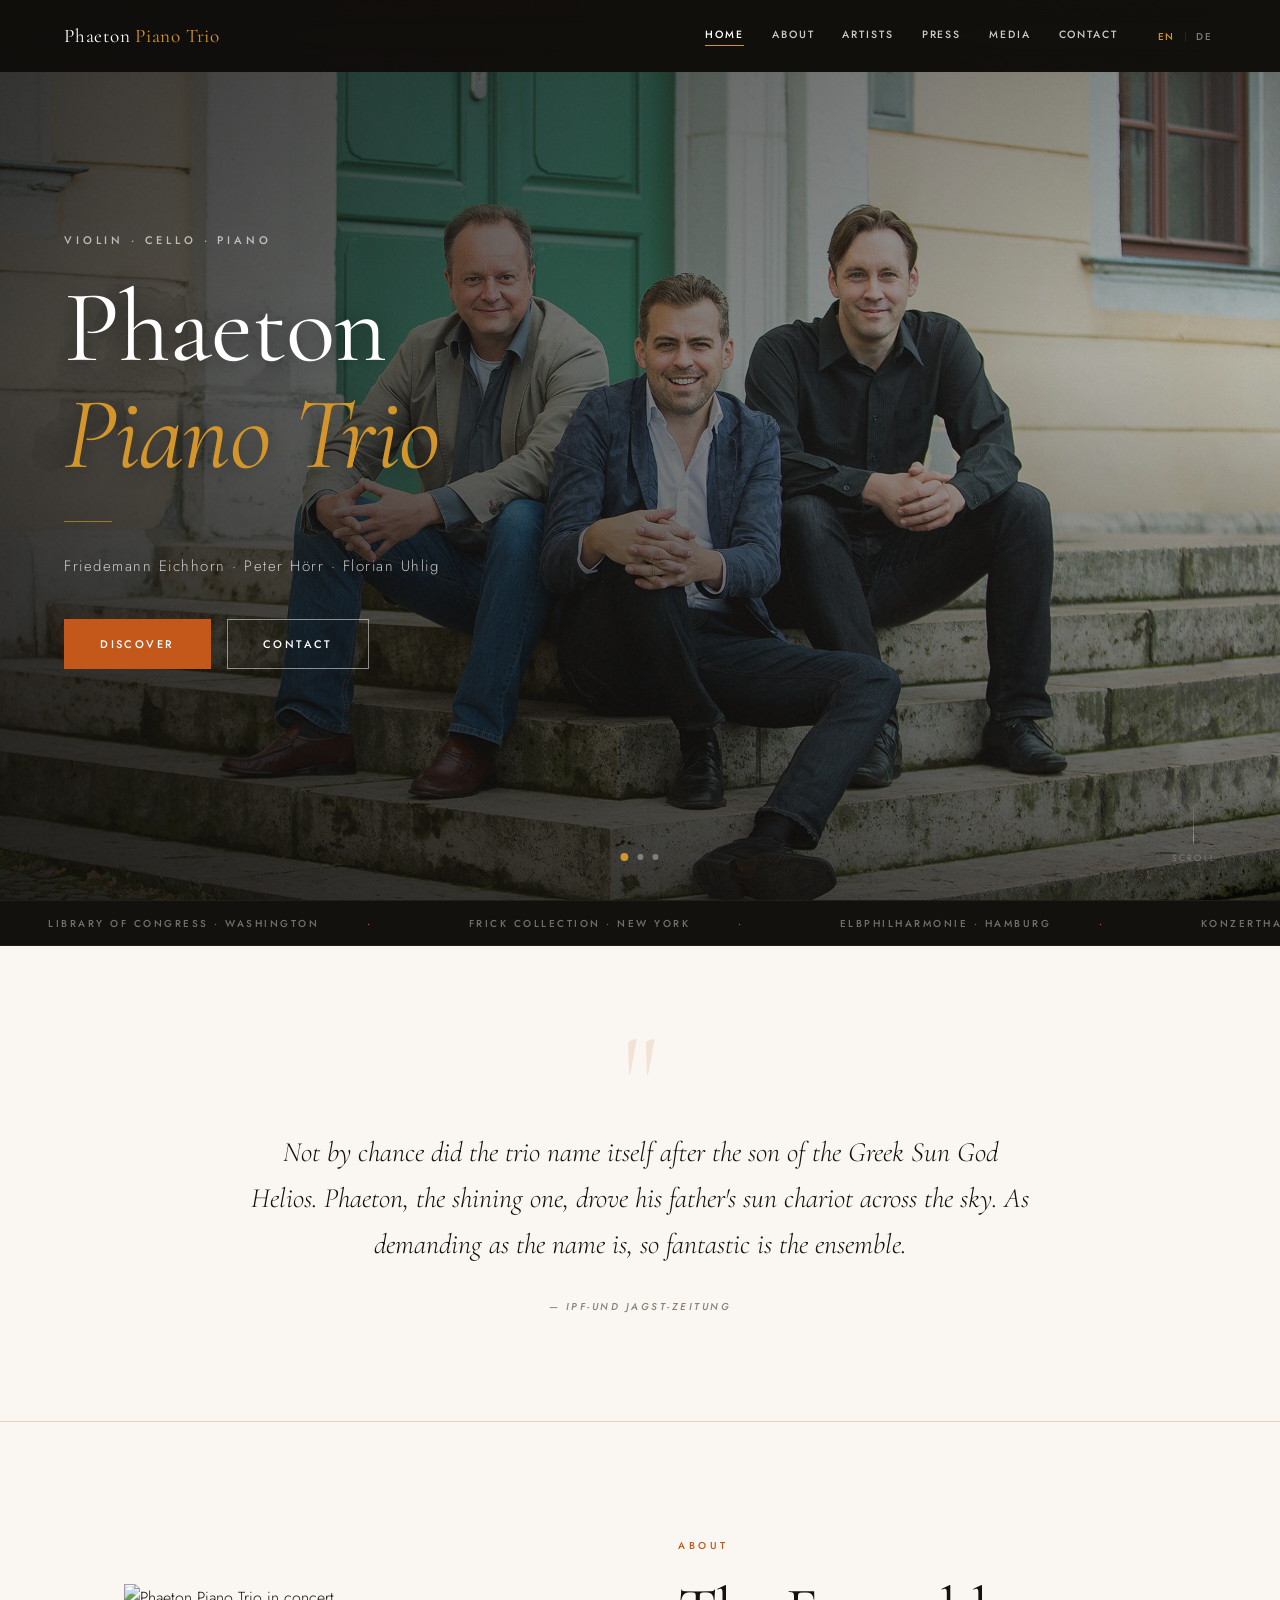
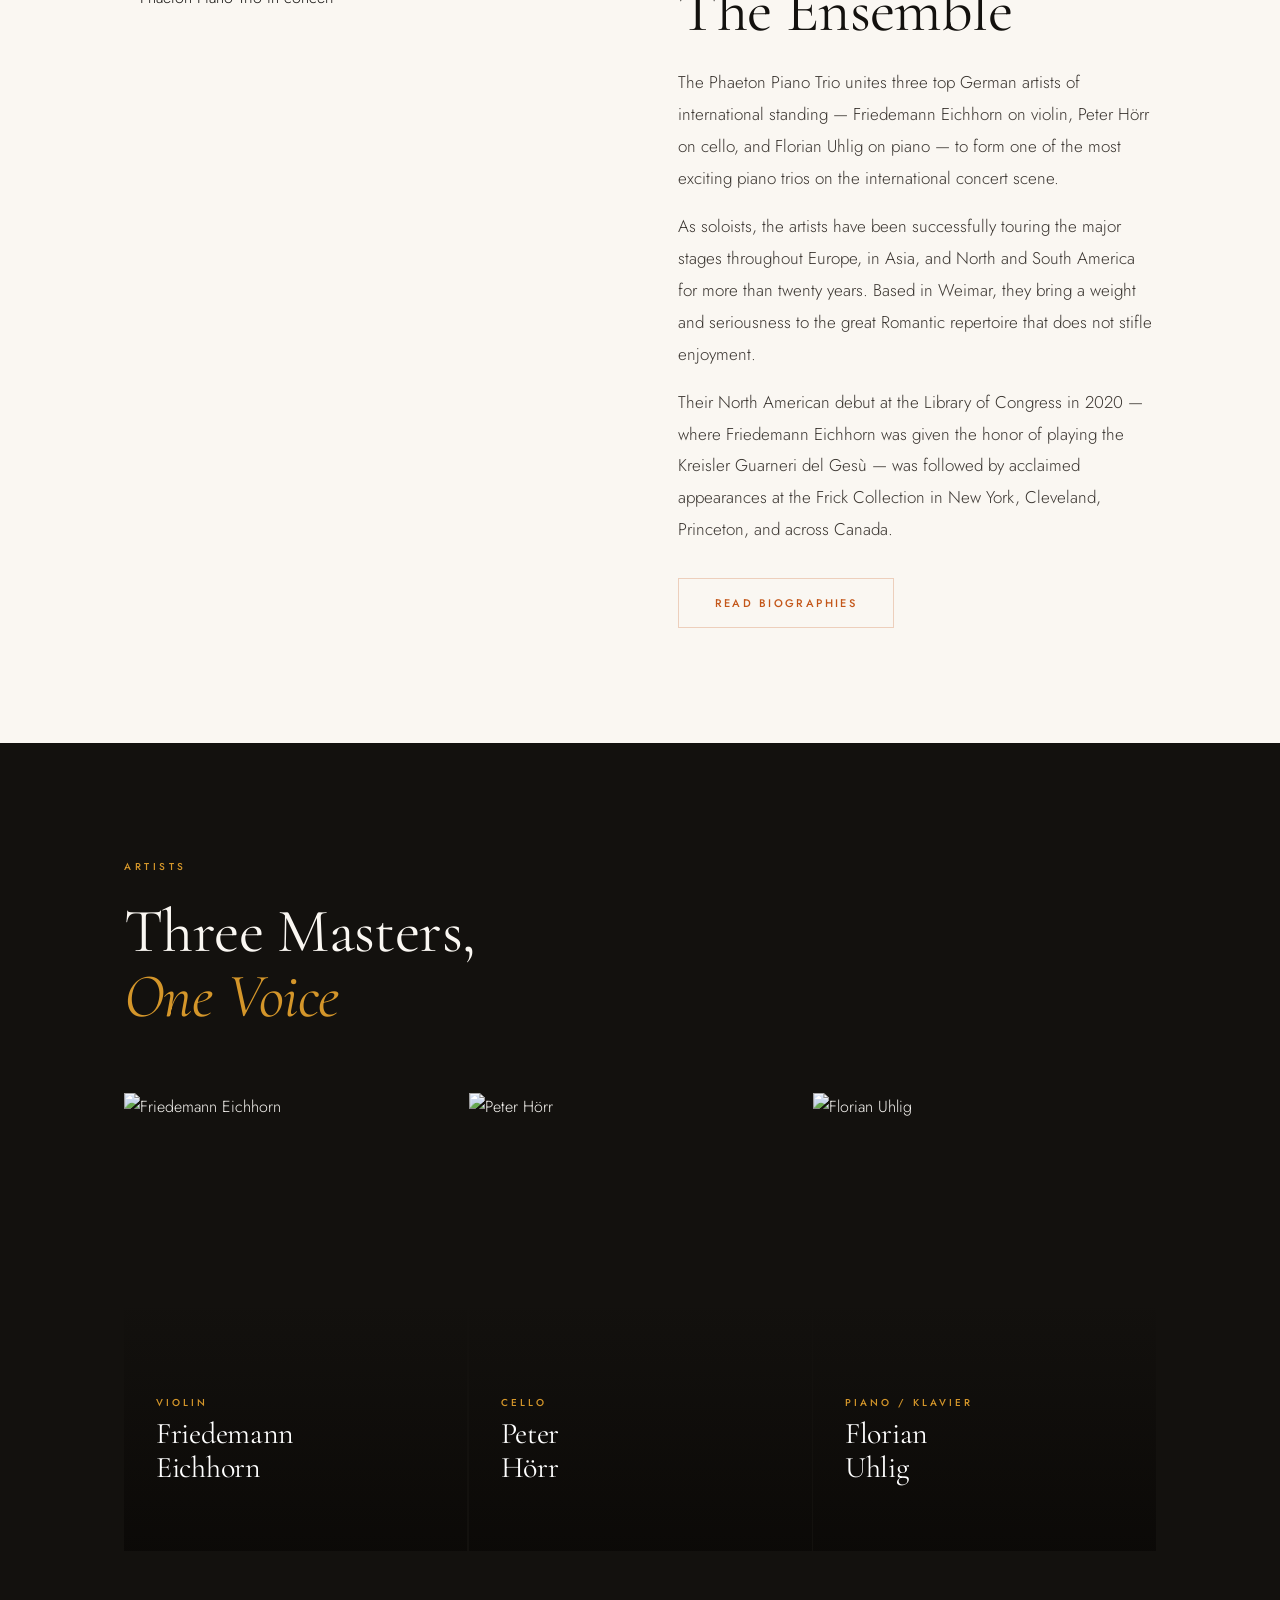
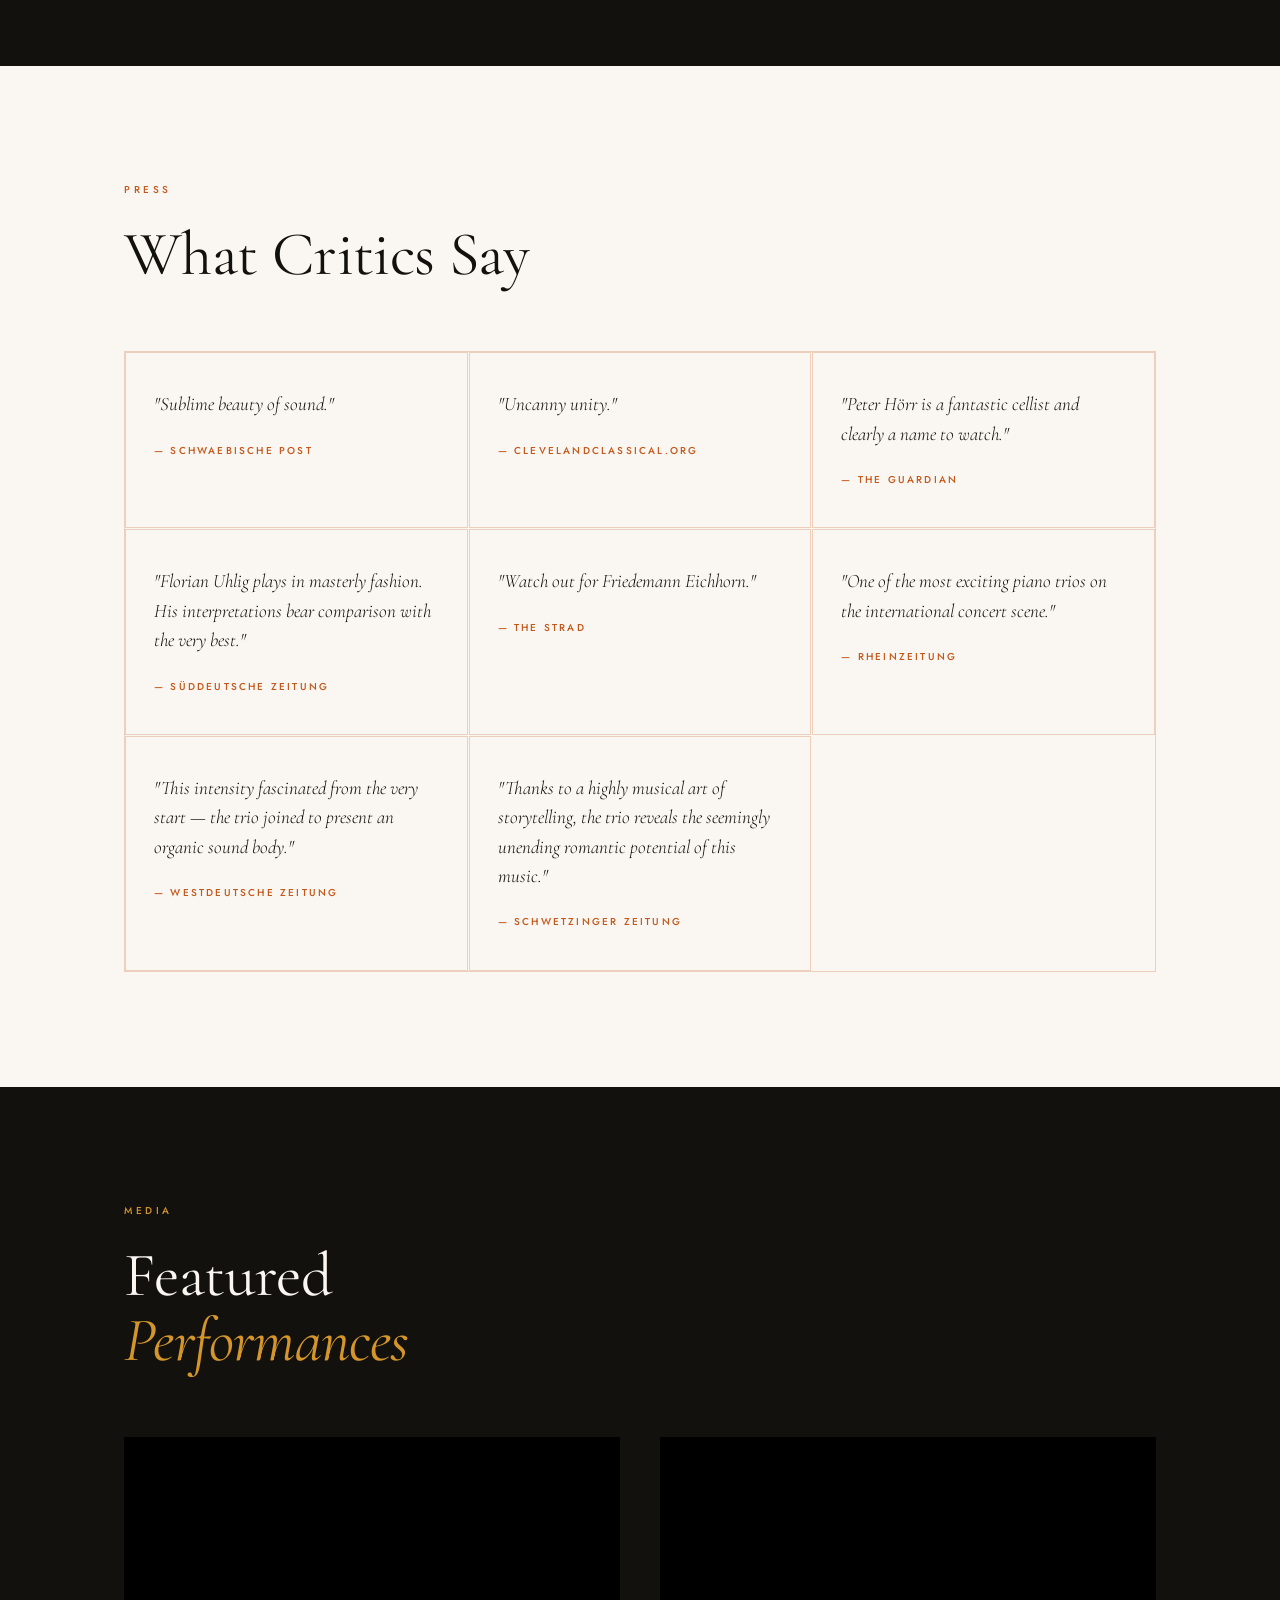
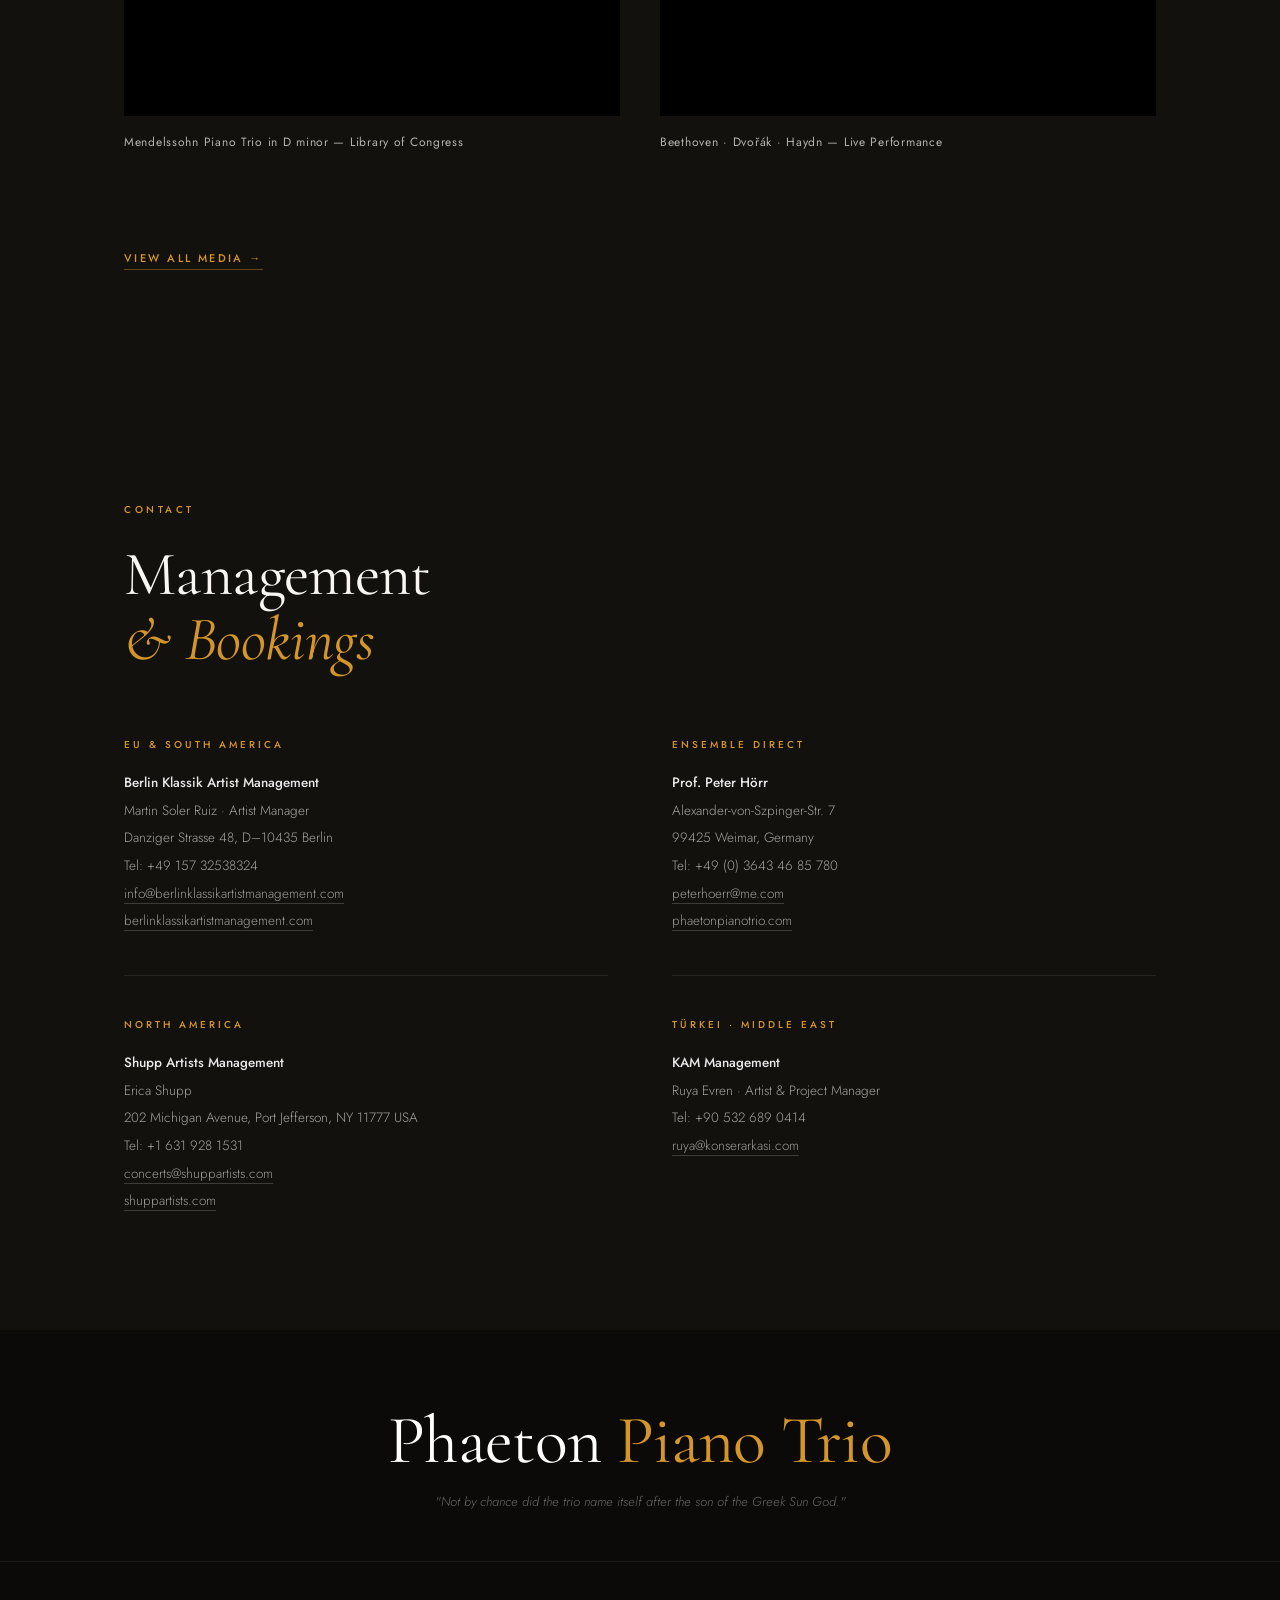
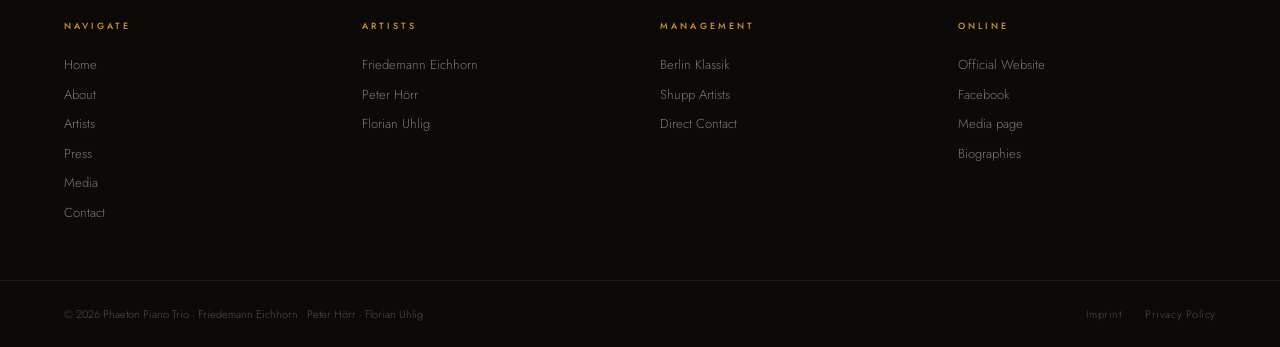
==== index.html @ b222a5e5 "Mobile hero: photo on top, full trio visible, text below" ====
<!DOCTYPE html>
<html lang="en" id="htmlRoot">
<head>
  <meta charset="UTF-8"/>
  <meta name="viewport" content="width=device-width, initial-scale=1.0"/>
  <meta name="description" content="Phaeton Piano Trio — Friedemann Eichhorn, Peter Hörr, Florian Uhlig. One of the most exciting piano trios on the international concert scene."/>
  <title>Phaeton Piano Trio</title>
  <link rel="preconnect" href="https://fonts.googleapis.com">
  <link rel="preconnect" href="https://fonts.gstatic.com" crossorigin>
  <link href="https://fonts.googleapis.com/css2?family=Cormorant+Garamond:ital,wght@0,300;0,400;0,500;1,300;1,400&family=Jost:wght@300;400;500&display=swap" rel="stylesheet">
  <link rel="stylesheet" href="style.css">
</head>
<body>

  <header class="header" id="header">
    <div class="header-inner">
      <a href="#home" class="logo">Phaeton <span>Piano Trio</span></a>
      <button class="menu-btn" id="menuBtn" aria-label="Toggle navigation" aria-expanded="false">
        <span></span><span></span><span></span>
      </button>
      <nav class="nav" id="nav">
        <a href="#home"    class="nav-link"><span lang-en>Home</span><span lang-de>Start</span></a>
        <a href="#about"   class="nav-link"><span lang-en>About</span><span lang-de>Über uns</span></a>
        <a href="#members" class="nav-link"><span lang-en>Artists</span><span lang-de>Künstler</span></a>
        <a href="#press"   class="nav-link"><span lang-en>Press</span><span lang-de>Presse</span></a>
        <a href="#media"   class="nav-link"><span lang-en>Media</span><span lang-de>Medien</span></a>
        <a href="#contact" class="nav-link"><span lang-en>Contact</span><span lang-de>Kontakt</span></a>
        <div class="lang-switcher">
          <button class="lang-btn active" id="btnEN" onclick="setLang('en')">EN</button>
          <span class="lang-sep">|</span>
          <button class="lang-btn" id="btnDE" onclick="setLang('de')">DE</button>
        </div>
      </nav>
    </div>
  </header>

  <section class="hero" id="home">
    <div class="hero-slides">
      <!-- --pos-m = punto de enfoque en móvil (horizontal vertical). Ajusta los % hacia donde estén los músicos -->
      <div class="hero-slide active" style="background-image:url('images/phaeton-hero-1.jpg'); --pos-m: 55% 35%"></div>
      <div class="hero-slide" style="background-image:url('images/phaeton-hero-2.jpg'); --pos-m: 58% 25%"></div>
      <div class="hero-slide" style="background-image:url('images/phaeton-hero-3.jpg'); --pos-m: 74% 35%"></div>
    </div>
    <div class="hero-overlay"></div>
    <div class="hero-grain"></div>
    <div class="hero-content">
      <p class="hero-eyebrow">Violin · Cello · Piano</p>
      <h1>Phaeton<br><em>Piano Trio</em></h1>
      <div class="hero-divider"></div>
      <p class="hero-sub">Friedemann Eichhorn · Peter Hörr · Florian Uhlig</p>
      <div class="hero-cta">
        <a href="#about"   class="btn btn--gold"><span lang-en>Discover</span><span lang-de>Entdecken</span></a>
        <a href="#contact" class="btn btn--outline"><span lang-en>Contact</span><span lang-de>Kontakt</span></a>
      </div>
    </div>
    <div class="hero-dots" id="heroDots">
      <div class="hero-dot active" data-index="0"></div>
      <div class="hero-dot" data-index="1"></div>
      <div class="hero-dot" data-index="2"></div>
    </div>
    <div class="hero-scroll" aria-hidden="true">
      <div class="hero-scroll-line"></div>
      <span>scroll</span>
    </div>
  </section>

  <div class="marquee" aria-hidden="true">
    <div class="marquee-track">
      <span class="marquee-item">Library of Congress · Washington</span>
      <span class="marquee-item">Frick Collection · New York</span>
      <span class="marquee-item">Elbphilharmonie · Hamburg</span>
      <span class="marquee-item">Konzerthaus Berlin</span>
      <span class="marquee-item">MozartFest Würzburg</span>
      <span class="marquee-item">Ottawa Music and Beyond Festival</span>
      <span class="marquee-item">Fundación Beethoven · Santiago de Chile</span>
      <span class="marquee-item">Drei deutsche Künstler · Internationale Bühnen</span>
      <span class="marquee-item">Library of Congress · Washington</span>
      <span class="marquee-item">Frick Collection · New York</span>
      <span class="marquee-item">Elbphilharmonie · Hamburg</span>
      <span class="marquee-item">Konzerthaus Berlin</span>
      <span class="marquee-item">MozartFest Würzburg</span>
      <span class="marquee-item">Ottawa Music and Beyond Festival</span>
      <span class="marquee-item">Fundación Beethoven · Santiago de Chile</span>
      <span class="marquee-item">Drei deutsche Künstler · Internationale Bühnen</span>
    </div>
  </div>

  <div class="quote-section">
    <div data-reveal>
      <span class="quote-mark" aria-hidden="true">"</span>
      <blockquote lang-en>Not by chance did the trio name itself after the son of the Greek Sun God Helios. Phaeton, the shining one, drove his father's sun chariot across the sky. As demanding as the name is, so fantastic is the ensemble.</blockquote>
      <blockquote lang-de>Nicht von ungefähr hat sich das Trio nach dem Sohn des griechischen Sonnengottes Helios benannt. Phaeton, der Strahlende, lenkte den Sonnenwagen seines Vaters durch den Himmel. So anspruchsvoll der Name ist, so fantastisch ist das Ensemble.</blockquote>
      <cite>— Ipf-und Jagst-Zeitung</cite>
    </div>
  </div>

  <section id="about" class="section">
    <div class="wrap">
      <div class="about-grid">
        <div class="about-image" data-reveal>
          <img src="https://www.phaetonpianotrio.com/wp-content/uploads/2015/12/s1945_0110_retouch-1.jpg" alt="Phaeton Piano Trio in concert">
        </div>
        <div class="about-text">
          <div class="label" data-reveal><span lang-en>About</span><span lang-de>Über uns</span></div>
          <h2 data-reveal><span lang-en>The Ensemble</span><span lang-de>Das Ensemble</span></h2>
          <div lang-en>
            <p class="body-text" data-reveal>The Phaeton Piano Trio unites three top German artists of international standing — Friedemann Eichhorn on violin, Peter Hörr on cello, and Florian Uhlig on piano — to form one of the most exciting piano trios on the international concert scene.</p>
            <p class="body-text" data-reveal>As soloists, the artists have been successfully touring the major stages throughout Europe, in Asia, and North and South America for more than twenty years. Based in Weimar, they bring a weight and seriousness to the great Romantic repertoire that does not stifle enjoyment.</p>
            <p class="body-text" data-reveal>Their North American debut at the Library of Congress in 2020 — where Friedemann Eichhorn was given the honor of playing the Kreisler Guarneri del Gesù — was followed by acclaimed appearances at the Frick Collection in New York, Cleveland, Princeton, and across Canada. </p>
          </div>
          <div lang-de>
            <p class="body-text" data-reveal>Das Phaeton Piano Trio vereint drei herausragende deutsche Künstler von internationalem Rang — Friedemann Eichhorn an der Violine, Peter Hörr am Cello und Florian Uhlig am Klavier — zu einem der aufregendsten Klaviertrios der internationalen Konzertszene.</p>
            <p class="body-text" data-reveal>Als Solisten sind die Künstler seit mehr als zwanzig Jahren erfolgreich auf den großen Bühnen in Europa, Asien sowie Nord- und Südamerika tätig. Mit Sitz in Weimar bringen sie dem großen romantischen Repertoire eine Tiefe und Ernsthaftigkeit entgegen, die dennoch ungetrübten Hörgenuss bereitet.</p>
            <p class="body-text" data-reveal>Ihr nordamerikanisches Debüt an der Library of Congress 2020 — wo Friedemann Eichhorn die Ehre hatte, auf der Kreisler Guarneri del Gesù zu spielen — folgten umjubelte Auftritte in der Frick Collection in New York, Cleveland, Princeton und durch ganz Kanada. </p>
          </div>
          <div data-reveal style="margin-top:2rem;">
            <a href="biography.html" class="btn btn--outline" style="color:var(--fire);border-color:var(--fire-border)">
              <span lang-en>Read Biographies</span><span lang-de>Biografien lesen</span>
            </a>
          </div>
        </div>
      </div>
    </div>
  </section>

  <section id="members" class="section section--dark">
    <div class="wrap">
      <div class="label" data-reveal><span lang-en>Artists</span><span lang-de>Künstler</span></div>
      <h2 data-reveal><span lang-en>Three Masters,<br><em>One Voice</em></span><span lang-de>Drei Meister,<br><em>eine Stimme</em></span></h2>
      <div class="members-grid">
        <div class="member-card" data-reveal>
          <img src="https://www.phaetonpianotrio.com/wp-content/uploads/2015/12/s1945_0352_A4.jpg" alt="Friedemann Eichhorn">
          <div class="member-overlay">
            <span class="member-instrument">Violin</span>
            <h3 class="member-name">Friedemann<br>Eichhorn</h3>
            <a href="biography.html#eichhorn" class="member-link"><span lang-en>Biography</span><span lang-de>Biografie</span></a>
          </div>
        </div>
        <div class="member-card" data-reveal>
          <img src="https://www.phaetonpianotrio.com/wp-content/uploads/2015/12/s1945_0371_A4.jpg" alt="Peter Hörr">
          <div class="member-overlay">
            <span class="member-instrument">Cello</span>
            <h3 class="member-name">Peter<br>Hörr</h3>
            <a href="biography.html#hoerr" class="member-link"><span lang-en>Biography</span><span lang-de>Biografie</span></a>
          </div>
        </div>
        <div class="member-card" data-reveal>
          <img src="https://www.phaetonpianotrio.com/wp-content/uploads/2015/12/s1945_0386_A4.jpg" alt="Florian Uhlig">
          <div class="member-overlay">
            <span class="member-instrument">Piano / Klavier</span>
            <h3 class="member-name">Florian<br>Uhlig</h3>
            <a href="biography.html#uhlig" class="member-link"><span lang-en>Biography</span><span lang-de>Biografie</span></a>
          </div>
        </div>
      </div>
    </div>
  </section>

  <section id="press" class="section">
    <div class="wrap">
      <div class="label" data-reveal><span lang-en>Press</span><span lang-de>Presse</span></div>
      <h2 data-reveal><span lang-en>What Critics Say</span><span lang-de>Was die Kritiker sagen</span></h2>
      <div class="press-grid">
        <div class="press-item" data-reveal><p class="press-quote">"Sublime beauty of sound."</p><span class="press-source">— Schwaebische Post</span></div>
        <div class="press-item" data-reveal><p class="press-quote">"Uncanny unity."</p><span class="press-source">— clevelandclassical.org</span></div>
        <div class="press-item" data-reveal><p class="press-quote">"Peter Hörr is a fantastic cellist and clearly a name to watch."</p><span class="press-source">— The Guardian</span></div>
        <div class="press-item" data-reveal><p class="press-quote">"Florian Uhlig plays in masterly fashion. His interpretations bear comparison with the very best."</p><span class="press-source">— Süddeutsche Zeitung</span></div>
        <div class="press-item" data-reveal><p class="press-quote">"Watch out for Friedemann Eichhorn."</p><span class="press-source">— The Strad</span></div>
        <div class="press-item" data-reveal><p class="press-quote">"One of the most exciting piano trios on the international concert scene."</p><span class="press-source">— Rheinzeitung</span></div>
        <div class="press-item" data-reveal><p class="press-quote">"This intensity fascinated from the very start — the trio joined to present an organic sound body."</p><span class="press-source">— Westdeutsche Zeitung</span></div>
        <div class="press-item" data-reveal><p class="press-quote">"Thanks to a highly musical art of storytelling, the trio reveals the seemingly unending romantic potential of this music."</p><span class="press-source">— Schwetzinger Zeitung</span></div>
      </div>
    </div>
  </section>

  <section id="media" class="section section--dark">
    <div class="wrap">
      <div class="label" data-reveal><span lang-en>Media</span><span lang-de>Medien</span></div>
      <h2 data-reveal><span lang-en>Featured<br><em>Performances</em></span><span lang-de>Ausgewählte<br><em>Aufführungen</em></span></h2>
      <div class="video-grid">
        <div data-reveal>
          <div class="video-wrap">
            <iframe src="https://www.youtube.com/embed/DVtYap2uWXo" title="Phaeton Piano Trio — Library of Congress" allow="accelerometer; autoplay; clipboard-write; encrypted-media; gyroscope; picture-in-picture" allowfullscreen loading="lazy"></iframe>
          </div>
          <p class="video-label">Mendelssohn Piano Trio in D minor — Library of Congress</p>
        </div>
        <div data-reveal>
          <div class="video-wrap">
            <iframe src="https://www.youtube.com/embed/_RDVd9EOkTY" title="Phaeton Piano Trio — Live" allow="accelerometer; autoplay; clipboard-write; encrypted-media; gyroscope; picture-in-picture" allowfullscreen loading="lazy"></iframe>
          </div>
          <p class="video-label">Beethoven · Dvořák · Haydn — Live Performance</p>
        </div>
      </div>
      <div data-reveal style="margin-top:3rem;">
        <a href="media.html" class="view-all-link"><span lang-en>View all media →</span><span lang-de>Alle Medien ansehen →</span></a>
      </div>
    </div>
  </section>

  <section id="contact" class="section section--dark">
    <div class="wrap">
      <div class="label" data-reveal><span lang-en>Contact</span><span lang-de>Kontakt</span></div>
      <h2 data-reveal><span lang-en>Management<br><em>&amp; Bookings</em></span><span lang-de>Management<br><em>&amp; Buchungen</em></span></h2>
      <div class="contact-grid">
        <div>
          <div class="agency" data-reveal>
            <div class="agency-name">EU &amp; <span lang-en>South America</span><span lang-de>Südamerika</span></div>
            <p><strong>Berlin Klassik Artist Management</strong><br>Martin Soler Ruiz · Artist Manager<br>Danziger Strasse 48, D–10435 Berlin<br>Tel: +49 157 32538324<br><a href="mailto:info@berlinklassikartistmanagement.com">info@berlinklassikartistmanagement.com</a><br><a href="https://www.berlinklassikartistmanagement.com" target="_blank" rel="noopener">berlinklassikartistmanagement.com</a></p>
          </div>
          <div class="agency" data-reveal>
            <div class="agency-name"><span lang-en>North America</span><span lang-de>Nordamerika</span></div>
            <p><strong>Shupp Artists Management</strong><br>Erica Shupp<br>202 Michigan Avenue, Port Jefferson, NY 11777 USA<br>Tel: +1 631 928 1531<br><a href="mailto:concerts@shuppartists.com">concerts@shuppartists.com</a><br><a href="https://shuppartists.com" target="_blank" rel="noopener">shuppartists.com</a></p>
          </div>
        </div>
        <div>
          <div class="agency" data-reveal>
            <div class="agency-name"><span lang-en>Ensemble Direct</span><span lang-de>Direktkontakt</span></div>
            <p><strong>Prof. Peter Hörr</strong><br>Alexander-von-Szpinger-Str. 7<br>99425 Weimar, Germany<br>Tel: +49 (0) 3643 46 85 780<br><a href="mailto:peterhoerr@me.com">peterhoerr@me.com</a><br><a href="https://www.phaetonpianotrio.com/en/" target="_blank" rel="noopener">phaetonpianotrio.com</a></p>
          </div>
          <div class="agency" data-reveal>
            <div class="agency-name">Türkei · <span lang-en>Middle East</span><span lang-de>Naher Osten</span></div>
            <p><strong>KAM Management</strong><br>Ruya Evren · Artist &amp; Project Manager<br>Tel: +90 532 689 0414<br><a href="mailto:ruya@konserarkasi.com">ruya@konserarkasi.com</a></p>
          </div>
        </div>
      </div>
    </div>
  </section>

  <footer class="footer">
    <div class="footer-top">
      <div class="footer-name">Phaeton <span>Piano Trio</span></div>
      <p class="footer-tagline">"Not by chance did the trio name itself after the son of the Greek Sun God."</p>
    </div>
    <div class="footer-mid">
      <div class="footer-col">
        <div class="footer-col-title"><span lang-en>Navigate</span><span lang-de>Navigation</span></div>
        <a href="#home"><span lang-en>Home</span><span lang-de>Start</span></a>
        <a href="#about"><span lang-en>About</span><span lang-de>Über uns</span></a>
        <a href="#members"><span lang-en>Artists</span><span lang-de>Künstler</span></a>
        <a href="#press"><span lang-en>Press</span><span lang-de>Presse</span></a>
        <a href="#media"><span lang-en>Media</span><span lang-de>Medien</span></a>
        <a href="#contact"><span lang-en>Contact</span><span lang-de>Kontakt</span></a>
      </div>
      <div class="footer-col">
        <div class="footer-col-title"><span lang-en>Artists</span><span lang-de>Künstler</span></div>
        <a href="biography.html#eichhorn">Friedemann Eichhorn</a>
        <a href="biography.html#hoerr">Peter Hörr</a>
        <a href="biography.html#uhlig">Florian Uhlig</a>
      </div>
      <div class="footer-col">
        <div class="footer-col-title">Management</div>
        <a href="https://www.berlinklassikartistmanagement.com" target="_blank" rel="noopener">Berlin Klassik</a>
        <a href="https://shuppartists.com" target="_blank" rel="noopener">Shupp Artists</a>
        <a href="mailto:peterhoerr@me.com"><span lang-en>Direct Contact</span><span lang-de>Direktkontakt</span></a>
      </div>
      <div class="footer-col">
        <div class="footer-col-title">Online</div>
        <a href="https://www.phaetonpianotrio.com/en/" target="_blank" rel="noopener"><span lang-en>Official Website</span><span lang-de>Offizielle Website</span></a>
        <a href="https://www.facebook.com/PhaetonPianoTrio/" target="_blank" rel="noopener">Facebook</a>
        <a href="media.html"><span lang-en>Media page</span><span lang-de>Medienseite</span></a>
        <a href="biography.html"><span lang-en>Biographies</span><span lang-de>Biografien</span></a>
      </div>
    </div>
    <div class="footer-bottom">
      <p class="footer-copy">© <span id="year"></span> Phaeton Piano Trio · Friedemann Eichhorn · Peter Hörr · Florian Uhlig</p>
      <div class="footer-legal">
        <a href="imprint.html"><span lang-en>Imprint</span><span lang-de>Impressum</span></a>
        <a href="privacy.html"><span lang-en>Privacy Policy</span><span lang-de>Datenschutz</span></a>
      </div>
    </div>
  </footer>

  <div class="scroll-progress" id="scrollProgress"></div>

  <script>
    /* ── Language ── */
    function setLang(lang) {
      document.body.classList.toggle('lang-de', lang === 'de');
      document.getElementById('htmlRoot').lang = lang;
      document.getElementById('btnEN').classList.toggle('active', lang === 'en');
      document.getElementById('btnDE').classList.toggle('active', lang === 'de');
      localStorage.setItem('ppt-lang', lang);
    }
    (function() {
      if (localStorage.getItem('ppt-lang') === 'de') setLang('de');
    })();

    /* ── Year ── */
    document.getElementById('year').textContent = new Date().getFullYear();

    /* ── Scroll progress ── */
    const progress = document.getElementById('scrollProgress');
    window.addEventListener('scroll', () => {
      const total = document.documentElement.scrollHeight - window.innerHeight;
      if (total > 0) progress.style.width = (window.scrollY / total * 100) + '%';
    }, { passive: true });

    /* ── Header scroll ── */
    const header = document.getElementById('header');
    window.addEventListener('scroll', () => {
      header.classList.toggle('scrolled', window.scrollY > 60);
    }, { passive: true });

    /* ── Active nav ── */
    const sections = document.querySelectorAll('section[id]');
    const navLinks = document.querySelectorAll('.nav-link');
    const activeObs = new IntersectionObserver(entries => {
      entries.forEach(entry => {
        if (entry.isIntersecting) {
          navLinks.forEach(l => l.classList.remove('active'));
          const a = document.querySelector(`.nav-link[href="#${entry.target.id}"]`);
          if (a) a.classList.add('active');
        }
      });
    }, { threshold: 0.35 });
    sections.forEach(s => activeObs.observe(s));

    /* ── Mobile nav ── */
    const nav = document.getElementById('nav');
    const menuBtn = document.getElementById('menuBtn');
    menuBtn.addEventListener('click', () => {
      const open = nav.classList.toggle('open');
      menuBtn.classList.toggle('open', open);
      menuBtn.setAttribute('aria-expanded', open);
      document.body.classList.toggle('nav-open', open);
    });
    document.querySelectorAll('.nav-link').forEach(a => {
      a.addEventListener('click', () => {
        nav.classList.remove('open');
        menuBtn.classList.remove('open');
        menuBtn.setAttribute('aria-expanded', 'false');
        document.body.classList.remove('nav-open');
      });
    });

    /* ── Scroll reveal ── */
    const revealObs = new IntersectionObserver(entries => {
      entries.forEach(entry => {
        if (entry.isIntersecting) { entry.target.classList.add('visible'); revealObs.unobserve(entry.target); }
      });
    }, { threshold: 0.1 });
    document.querySelectorAll('[data-reveal]').forEach(el => revealObs.observe(el));

    /* ── Smooth scroll ── */
    document.querySelectorAll('a[href^="#"]').forEach(a => {
      a.addEventListener('click', e => {
        const t = document.querySelector(a.getAttribute('href'));
        if (t) { e.preventDefault(); t.scrollIntoView({ behavior: 'smooth' }); }
      });
    });

    /* ── Hero slideshow ── */
    const slides = document.querySelectorAll('.hero-slide');
    const dots   = document.querySelectorAll('.hero-dot');
    let current = 0, timer;
    function goTo(i) {
      slides[current].classList.remove('active');
      dots[current].classList.remove('active');
      current = i;
      slides[current].classList.add('active');
      dots[current].classList.add('active');
    }
    function startTimer() { timer = setInterval(() => goTo((current + 1) % slides.length), 5500); }
    dots.forEach(d => d.addEventListener('click', () => { clearInterval(timer); goTo(+d.dataset.index); startTimer(); }));
    startTimer();
  </script>

</body>
</html>
---- style.css ----
/* ============================================================
   PHAETON PIANO TRIO — style.css
============================================================ */

:root {
  --white:       #faf7f2;
  --white-dim:   #f0ebe2;
  --ink:         #13110e;
  --ink-mid:     #3a3530;
  --ink-soft:    #8a8178;
  --fire:        #c4571a;
  --fire-light:  #e07840;
  --fire-dim:    rgba(196,87,26,0.08);
  --fire-border: rgba(196,87,26,0.25);
  --amber:       #d4962a;
  --serif: 'Cormorant Garamond', Georgia, serif;
  --sans:  'Jost', 'Helvetica Neue', sans-serif;
  --ease:  cubic-bezier(0.25, 0.46, 0.45, 0.94);
  --easeO: cubic-bezier(0.16, 1, 0.3, 1);
  --gutter: clamp(1.25rem, 5vw, 4.5rem);
  --max: 1160px;
  --hh: 72px;
}

*, *::before, *::after { box-sizing: border-box; margin: 0; padding: 0; }
html { scroll-behavior: smooth; overflow-x: hidden; font-size: 16px; }

body {
  background: var(--white);
  color: var(--ink);
  font-family: var(--sans);
  font-weight: 300;
  line-height: 1.7;
  overflow-x: hidden;
  -webkit-font-smoothing: antialiased;
}

body.nav-open { overflow: hidden; }
img, iframe { display: block; max-width: 100%; }
a { color: inherit; text-decoration: none; }
::selection { background: rgba(196,87,26,0.15); color: var(--ink); }
:focus-visible { outline: 1px solid var(--fire); outline-offset: 4px; }
::-webkit-scrollbar { width: 3px; }
::-webkit-scrollbar-track { background: var(--white); }
::-webkit-scrollbar-thumb { background: var(--fire-border); }
::-webkit-scrollbar-thumb:hover { background: var(--fire); }

/* ── Typography ── */
h1, h2, h3 { font-family: var(--serif); font-weight: 400; line-height: 1.05; letter-spacing: -0.01em; }
h1 { font-size: clamp(48px, 8vw, 110px); }
h2 { font-size: clamp(32px, 5vw, 62px); }
h3 { font-size: clamp(22px, 2.5vw, 32px); }
em { font-style: italic; color: var(--fire); }
p  { max-width: 58ch; }
p + p { margin-top: 1rem; }

.wrap { width: min(100%, var(--max)); margin-inline: auto; padding-inline: var(--gutter); }

.label {
  font-family: var(--sans); font-size: 10px; font-weight: 500;
  letter-spacing: 0.35em; text-transform: uppercase;
  color: var(--fire); margin-bottom: 1.5rem; display: block;
}

[data-reveal] { opacity: 0; transform: translateY(28px); transition: opacity 0.85s var(--easeO), transform 0.85s var(--easeO); }
[data-reveal].visible { opacity: 1; transform: none; }
[data-reveal]:nth-child(2) { transition-delay: 0.08s; }
[data-reveal]:nth-child(3) { transition-delay: 0.16s; }
[data-reveal]:nth-child(4) { transition-delay: 0.24s; }

/* ============================================================
   HEADER
============================================================ */
.header {
  position: fixed;
  top: 0; left: 0; right: 0;
  z-index: 500;
  height: var(--hh);
  background: rgba(19,17,14,0.6);
  backdrop-filter: blur(14px);
  -webkit-backdrop-filter: blur(14px);
  transition: background 0.4s, box-shadow 0.4s;
}
.header.scrolled {
  background: rgba(19,17,14,0.95);
  box-shadow: 0 1px 0 rgba(255,255,255,0.06);
}
.header-inner {
  height: 100%;
  display: flex;
  align-items: center;
  justify-content: space-between;
  padding: 0 var(--gutter);
  gap: 1.5rem;
}

.logo {
  font-family: var(--serif);
  font-size: 1.2rem; font-weight: 400; letter-spacing: 0.04em;
  color: #fff; white-space: nowrap; flex-shrink: 0;
  position: relative; z-index: 9999;
  transition: opacity 0.2s;
}
.logo:hover { opacity: 0.75; }
.logo span { color: var(--amber); }

.menu-btn {
  display: none;
  flex-direction: column;
  justify-content: center;
  gap: 6px;
  width: 32px; height: 32px;
  background: none; border: none; cursor: pointer;
  padding: 0; flex-shrink: 0;
  position: relative; z-index: 9999;
}
.menu-btn span {
  display: block; width: 24px; height: 1.5px;
  background: #fff;
  transition: transform 0.35s var(--ease), opacity 0.25s;
  transform-origin: center;
}
.menu-btn.open span:nth-child(1) { transform: translateY(7.5px) rotate(45deg); }
.menu-btn.open span:nth-child(2) { opacity: 0; }
.menu-btn.open span:nth-child(3) { transform: translateY(-7.5px) rotate(-45deg); }

/* Desktop nav */
.nav { display: flex; align-items: center; gap: 1.75rem; }

.nav-link {
  font-family: var(--sans); font-size: 10.5px; font-weight: 500;
  letter-spacing: 0.18em; text-transform: uppercase;
  color: rgba(255,255,255,0.78);
  position: relative; padding-bottom: 2px;
  transition: color 0.2s; white-space: nowrap;
}
.nav-link::after {
  content: ''; position: absolute; bottom: 0; left: 0;
  width: 0; height: 1px; background: var(--amber);
  transition: width 0.3s var(--ease);
}
.nav-link:hover, .nav-link.active { color: #fff; }
.nav-link:hover::after, .nav-link.active::after { width: 100%; }

.lang-switcher { display: flex; align-items: center; gap: 0.35rem; margin-left: 0.5rem; flex-shrink: 0; }
.lang-btn {
  background: none; border: none; cursor: pointer;
  color: rgba(255,255,255,0.45);
  font-family: var(--sans); font-size: 10px; font-weight: 500;
  letter-spacing: 0.15em; text-transform: uppercase;
  padding: 2px 4px; transition: color 0.2s;
}
.lang-btn.active, .lang-btn:hover { color: var(--amber); }
.lang-sep { color: rgba(255,255,255,0.2); font-size: 10px; }

.scroll-progress {
  position: fixed; top: 0; left: 0;
  height: 2px; background: var(--fire);
  z-index: 600; width: 0; pointer-events: none;
}

/* ============================================================
   HERO
============================================================ */
.hero {
  position: relative;
  height: 100svh; min-height: 560px;
  overflow: hidden;
  display: flex; align-items: center; justify-content: flex-start;
}
.hero { background: var(--ink); }
.hero-slides, .hero-slide { position: absolute; inset: 0; }
.hero-slides { top: var(--hh); } /* la foto empieza debajo del header: no tapa las cabezas */
.hero-slide { background-size: cover; background-position: center top; opacity: 0; transition: opacity 1.6s var(--ease); }
.hero-slide.active { opacity: 1; }
.hero-overlay {
  position: absolute; inset: 0; z-index: 1;
  background:
    linear-gradient(to right, rgba(10,8,6,0.75) 0%, rgba(10,8,6,0.45) 50%, rgba(10,8,6,0.1) 100%),
    linear-gradient(to bottom, rgba(10,8,6,0.35) 0%, rgba(10,8,6,0.1) 40%, rgba(10,8,6,0.6) 100%);
}
.hero-grain {
  position: absolute; inset: 0; z-index: 2; opacity: 0.025; pointer-events: none;
  background-image: url("data:image/svg+xml,%3Csvg viewBox='0 0 256 256' xmlns='http://www.w3.org/2000/svg'%3E%3Cfilter id='n'%3E%3CfeTurbulence type='fractalNoise' baseFrequency='0.9' numOctaves='4' stitchTiles='stitch'/%3E%3C/filter%3E%3Crect width='100%25' height='100%25' filter='url(%23n)'/%3E%3C/svg%3E");
}
.hero-content {
  position: relative; z-index: 3; color: #fff;
  padding: 0 var(--gutter); max-width: min(640px, 90vw);
}
.hero-eyebrow { font-size: 11px; font-weight: 500; letter-spacing: 0.35em; text-transform: uppercase; opacity: 0.65; margin-bottom: 1.5rem; max-width: none; }
.hero h1 { color: #fff; text-shadow: 0 2px 20px rgba(0,0,0,0.4); }
.hero h1 em { color: var(--amber); }
.hero-divider { width: 48px; height: 1px; background: var(--amber); margin: 2rem 0; opacity: 0.65; }
.hero-sub { font-size: clamp(12px, 1.4vw, 15px); font-weight: 300; letter-spacing: 0.1em; opacity: 0.75; margin-bottom: 2.5rem; max-width: none; }
.hero-cta { display: flex; gap: 1rem; flex-wrap: wrap; }

.btn {
  display: inline-block;
  font-family: var(--sans); font-size: 11px; font-weight: 500;
  letter-spacing: 0.22em; text-transform: uppercase;
  padding: 0.9rem 2.2rem; cursor: pointer;
  transition: background 0.25s, color 0.25s, border-color 0.25s, transform 0.2s;
}
.btn:hover { transform: translateY(-2px); }
.btn--gold { background: var(--fire); color: #fff; border: 1px solid var(--fire); }
.btn--gold:hover { background: var(--fire-light); border-color: var(--fire-light); }
.btn--outline { background: transparent; color: #fff; border: 1px solid rgba(255,255,255,0.5); }
.btn--outline:hover { border-color: #fff; background: rgba(255,255,255,0.08); }
.btn--dark { background: var(--fire); color: #fff; border: 1px solid var(--fire); }
.btn--dark:hover { background: var(--fire-light); border-color: var(--fire-light); }

.hero-dots {
  position: absolute; bottom: 2.5rem; left: 50%;
  transform: translateX(-50%); z-index: 4; display: flex; gap: 0.6rem;
}
.hero-dot { width: 6px; height: 6px; border-radius: 50%; background: rgba(255,255,255,0.35); cursor: pointer; transition: background 0.3s, transform 0.3s; }
.hero-dot.active { background: var(--amber); transform: scale(1.3); }

.hero-scroll {
  position: absolute; bottom: 2.2rem; right: var(--gutter); z-index: 4;
  display: flex; flex-direction: column; align-items: center; gap: 0.4rem;
  color: rgba(255,255,255,0.4); font-size: 9px; letter-spacing: 0.25em; text-transform: uppercase;
}
.hero-scroll-line { width: 1px; height: 40px; background: linear-gradient(to bottom, transparent, rgba(255,255,255,0.4)); }

/* ============================================================
   MARQUEE
============================================================ */
.marquee { background: var(--ink); overflow: hidden; padding-block: 0.85rem; border-top: 1px solid rgba(255,255,255,0.06); border-bottom: 1px solid rgba(255,255,255,0.06); }
.marquee-track { display: flex; animation: marquee 40s linear infinite; width: max-content; }
.marquee-item { font-size: 10px; font-weight: 500; letter-spacing: 0.25em; text-transform: uppercase; color: rgba(255,255,255,0.4); padding-inline: 3rem; white-space: nowrap; }
.marquee-item::after { content: '·'; margin-left: 3rem; color: var(--fire); }
@keyframes marquee { from { transform: translateX(0); } to { transform: translateX(-50%); } }

/* ============================================================
   QUOTE
============================================================ */
.quote-section { background: var(--white); text-align: center; padding: clamp(4rem, 8vw, 8rem) var(--gutter); border-bottom: 1px solid var(--fire-border); }
.quote-mark { font-family: var(--serif); font-size: clamp(80px, 10vw, 140px); color: var(--fire); opacity: 0.12; line-height: 0.5; display: block; margin-bottom: 1rem; }
blockquote { font-family: var(--serif); font-size: clamp(17px, 2.6vw, 28px); font-weight: 300; font-style: italic; color: var(--ink); line-height: 1.65; max-width: 780px; margin-inline: auto; margin-bottom: 1.5rem; }
cite { font-size: 10px; font-weight: 500; letter-spacing: 0.25em; text-transform: uppercase; color: var(--ink-soft); }

/* ============================================================
   SECTIONS
============================================================ */
.section { padding-block: clamp(4.5rem, 9vw, 10rem); }
.section--dark { background: var(--ink); color: var(--white); }
.section--dark .label { color: var(--amber); }
.section--dark h2 { color: var(--white); }
.section--dark em { color: var(--amber); }
.section--dark p { color: rgba(255,255,255,0.68); }
.section--dark .body-text { color: rgba(255,255,255,0.7); }

/* ============================================================
   ABOUT
============================================================ */
.about-grid { display: grid; grid-template-columns: 1fr 1fr; gap: clamp(2.5rem, 6vw, 7rem); align-items: center; }
.about-image img { width: 100%; aspect-ratio: 4/5; object-fit: cover; filter: grayscale(20%); transition: filter 0.5s; }
.about-image img:hover { filter: grayscale(0%); }
.about-text h2 { margin-bottom: 1.5rem; }
.body-text { font-size: clamp(14px, 1.4vw, 17px); line-height: 1.88; color: var(--ink-mid); }

/* ============================================================
   MEMBERS
============================================================ */
.members-grid { display: grid; grid-template-columns: repeat(3, 1fr); gap: 1.5px; margin-top: 4rem; }
.member-card { position: relative; overflow: hidden; aspect-ratio: 3/4; cursor: pointer; }
.member-card img { width: 100%; height: 100%; object-fit: cover; object-position: center top; transition: transform 0.7s var(--ease), filter 0.5s; filter: grayscale(25%); }
.member-card:hover img { transform: scale(1.04); filter: grayscale(0%); }
.member-overlay { position: absolute; inset: 0; background: linear-gradient(to top, rgba(10,8,6,0.84) 0%, transparent 55%); display: flex; flex-direction: column; justify-content: flex-end; padding: 2rem; transition: background 0.4s; }
.member-card:hover .member-overlay { background: linear-gradient(to top, rgba(10,8,6,0.92) 0%, rgba(10,8,6,0.12) 55%); }
.member-instrument { font-size: 10px; font-weight: 500; letter-spacing: 0.3em; text-transform: uppercase; color: var(--amber); margin-bottom: 0.4rem; }
.member-name { font-family: var(--serif); font-size: clamp(20px, 2.5vw, 30px); font-weight: 400; color: #fff; line-height: 1.15; }
.member-link { display: inline-block; margin-top: 0.8rem; font-size: 10px; font-weight: 500; letter-spacing: 0.2em; text-transform: uppercase; color: var(--amber); border-bottom: 1px solid rgba(212,150,42,0.4); padding-bottom: 2px; opacity: 0; transform: translateY(6px); transition: opacity 0.3s, transform 0.3s; }
.member-card:hover .member-link { opacity: 1; transform: none; }

/* ============================================================
   PRESS
============================================================ */
.press-grid { display: grid; grid-template-columns: repeat(auto-fill, minmax(260px, 1fr)); gap: 1px; margin-top: 4rem; border: 1px solid var(--fire-border); }
.press-item { padding: 2.25rem 1.75rem; border: 1px solid var(--fire-border); transition: background 0.25s; }
.press-item:hover { background: var(--fire-dim); }
.press-quote { font-family: var(--serif); font-size: clamp(15px, 1.7vw, 19px); font-style: italic; color: var(--ink); margin-bottom: 1rem; line-height: 1.55; max-width: none; }
.press-source { font-size: 10px; font-weight: 500; letter-spacing: 0.22em; text-transform: uppercase; color: var(--fire); }

/* ============================================================
   VIDEO
============================================================ */
.video-grid { display: grid; grid-template-columns: 1fr 1fr; gap: 2.5rem; margin-top: 4rem; }
.video-wrap { position: relative; aspect-ratio: 16/9; overflow: hidden; background: #000; }
.video-wrap iframe { position: absolute; inset: 0; width: 100%; height: 100%; border: 0; }
.video-label { margin-top: 1rem; font-size: 12px; font-weight: 400; letter-spacing: 0.06em; color: rgba(255,255,255,0.5); max-width: none; }
.view-all-link { display: inline-block; margin-top: 3rem; font-size: 11px; font-weight: 500; letter-spacing: 0.22em; text-transform: uppercase; color: var(--amber); border-bottom: 1px solid rgba(212,150,42,0.4); padding-bottom: 2px; transition: color 0.2s, border-color 0.2s; }
.view-all-link:hover { color: #fff; border-color: rgba(255,255,255,0.4); }

/* ============================================================
   CONTACT
============================================================ */
.contact-grid { display: grid; grid-template-columns: 1fr 1fr; gap: clamp(2rem, 5vw, 6rem); margin-top: 4rem; }
.agency { margin-bottom: 2.5rem; padding-bottom: 2.5rem; border-bottom: 1px solid rgba(255,255,255,0.08); }
.agency:last-child { border-bottom: none; margin-bottom: 0; padding-bottom: 0; }
.agency-name { font-size: 10px; font-weight: 500; letter-spacing: 0.3em; text-transform: uppercase; color: var(--amber); margin-bottom: 1rem; }
.agency p { font-size: 13.5px; line-height: 2.05; color: rgba(255,255,255,0.62); max-width: none; }
.agency strong { color: rgba(255,255,255,0.9); font-weight: 500; }
.agency a { color: rgba(255,255,255,0.58); border-bottom: 1px solid rgba(255,255,255,0.18); transition: color 0.2s, border-color 0.2s; }
.agency a:hover { color: var(--amber); border-color: var(--amber); }

/* ============================================================
   FOOTER
============================================================ */
.footer { background: #0c0a08; color: rgba(255,255,255,0.55); font-size: 13px; }
.footer-top { padding: clamp(3.5rem, 6vw, 7rem) var(--gutter) 3rem; border-bottom: 1px solid rgba(255,255,255,0.07); display: flex; flex-direction: column; align-items: center; text-align: center; gap: 1rem; }
.footer-name { font-family: var(--serif); font-size: clamp(32px, 6vw, 68px); font-weight: 400; color: #fff; letter-spacing: -0.01em; line-height: 1; }
.footer-name span { color: var(--amber); }
.footer-tagline { font-size: 13px; font-style: italic; color: rgba(255,255,255,0.38); max-width: 480px; }
.footer-mid { display: grid; grid-template-columns: repeat(4, 1fr); gap: 2.5rem; padding: 3.5rem var(--gutter); border-bottom: 1px solid rgba(255,255,255,0.07); }
.footer-col { display: flex; flex-direction: column; gap: 0.55rem; }
.footer-col-title { font-size: 9px; font-weight: 500; letter-spacing: 0.35em; text-transform: uppercase; color: var(--amber); margin-bottom: 0.8rem; }
.footer-col a, .footer-col p { font-size: 13px; color: rgba(255,255,255,0.45); transition: color 0.2s; line-height: 1.6; }
.footer-col a:hover { color: var(--amber); }
.footer-bottom { display: flex; align-items: center; justify-content: space-between; flex-wrap: wrap; gap: 1rem; padding: 1.5rem var(--gutter); }
.footer-copy { font-size: 11px; color: rgba(255,255,255,0.28); max-width: none; }
.footer-legal { display: flex; gap: 1.5rem; }
.footer-legal a { font-size: 11px; color: rgba(255,255,255,0.28); letter-spacing: 0.05em; transition: color 0.2s; }
.footer-legal a:hover { color: var(--amber); }

/* ============================================================
   SUBPAGES
============================================================ */
.subpage-hero { min-height: 85svh; display: flex; align-items: flex-end; padding-bottom: clamp(3rem, 5vw, 5rem); background: var(--ink); position: relative; overflow: hidden; padding-top: var(--hh); }
.subpage-hero-bg { position: absolute; inset: 0; top: var(--hh); background-size: cover; background-position: var(--pos, center top); opacity: 1; filter: grayscale(15%); }
.subpage-hero::after {
  content: ''; position: absolute; inset: 0; z-index: 1; pointer-events: none;
  background: linear-gradient(to bottom,
    rgba(10,8,6,0)    0%,
    rgba(10,8,6,0)    35%,
    rgba(10,8,6,0.55) 65%,
    rgba(10,8,6,0.9)  100%);
}
.subpage-hero-content { position: relative; z-index: 2; color: #fff; }
.subpage-hero .label { color: var(--amber); }
.subpage-hero h1 { color: #fff; font-size: clamp(38px, 6vw, 80px); }
.back-link { display: inline-flex; align-items: center; gap: 0.5rem; font-size: 11px; font-weight: 500; letter-spacing: 0.2em; text-transform: uppercase; color: var(--fire); margin-bottom: 3.5rem; transition: gap 0.2s; }
.back-link:hover { gap: 0.8rem; }
.back-link::before { content: '←'; }

.bio-grid { display: grid; grid-template-columns: 1fr 1fr; gap: clamp(2.5rem, 6vw, 7rem); align-items: start; }
.bio-grid + .bio-grid { margin-top: clamp(4rem, 7vw, 8rem); padding-top: clamp(4rem, 7vw, 8rem); border-top: 1px solid var(--fire-border); }
.bio-image { position: sticky; top: calc(var(--hh) + 2rem); }
.bio-image img { width: 100%; aspect-ratio: 3/4; object-fit: cover; filter: grayscale(15%); }
.bio-image-caption { margin-top: 1rem; font-size: 10px; letter-spacing: 0.2em; text-transform: uppercase; color: var(--fire); }
.bio-text h3 { font-family: var(--serif); font-size: clamp(26px, 3.5vw, 48px); margin-bottom: 0.3rem; color: var(--ink); }
.bio-text .instrument-tag { font-size: 10px; font-weight: 500; letter-spacing: 0.3em; text-transform: uppercase; color: var(--fire); margin-bottom: 2rem; display: block; }
.bio-text p { color: var(--ink-mid); font-size: clamp(14px, 1.3vw, 16px); line-height: 1.9; }

.media-section-title { font-family: var(--serif); font-size: clamp(22px, 3vw, 38px); color: var(--ink); margin-bottom: 2.5rem; padding-bottom: 1rem; border-bottom: 1px solid var(--fire-border); }
.media-section + .media-section { margin-top: clamp(4rem, 7vw, 7rem); }
.recording-grid { display: grid; grid-template-columns: repeat(auto-fill, minmax(240px, 1fr)); gap: 1.5px; margin-top: 2.5rem; background: rgba(255,255,255,0.05); }
.recording-card { background: rgba(255,255,255,0.04); border: 1px solid rgba(212,150,42,0.15); padding: 1.75rem; transition: transform 0.25s, background 0.25s; }
.recording-card:hover { transform: translateY(-3px); background: rgba(255,255,255,0.07); }
.recording-label { font-size: 9px; font-weight: 500; letter-spacing: 0.25em; text-transform: uppercase; color: var(--amber); margin-bottom: 0.75rem; }
.recording-title { font-family: var(--serif); font-size: 22px; color: #fff; margin-bottom: 0.4rem; }
.recording-sub { font-size: 13px; color: rgba(255,255,255,0.5); max-width: none; }

/* ── Language ── */
[lang-de]     { display: none; }
span[lang-de] { display: none; }
body.lang-de [lang-en]     { display: none; }
body.lang-de [lang-de]     { display: block; }
body.lang-de span[lang-en] { display: none; }
body.lang-de span[lang-de] { display: inline; }

/* ============================================================
   TABLET
============================================================ */
@media (max-width: 900px) {
  .about-grid      { grid-template-columns: 1fr; }
  .about-image     { order: -1; }
  .about-image img { aspect-ratio: 16/9; max-height: 400px; }
  .contact-grid    { grid-template-columns: 1fr; }
  .footer-mid      { grid-template-columns: repeat(2, 1fr); }
  .video-grid      { grid-template-columns: 1fr; }
  .bio-grid        { grid-template-columns: 1fr; }
  .bio-image       { position: static; }
  .bio-image img   { aspect-ratio: 16/9; max-height: 380px; }

  /* Hero (tablet y móvil): foto limpia arriba, texto abajo */
  .hero {
    align-items: flex-end;
    padding-bottom: 4.5rem;
  }
  .hero-slide {
    background-position: var(--pos-m, center top);
  }
  .hero-overlay {
    background: linear-gradient(to bottom,
      rgba(10,8,6,0)    0%,
      rgba(10,8,6,0)    20%,
      rgba(10,8,6,0)    40%,
      rgba(10,8,6,0.6)  65%,
      rgba(10,8,6,0.88) 100%);
  }
}

@media (max-width: 700px) {
  .members-grid { grid-template-columns: 1fr 1fr; }
  .footer-mid   { grid-template-columns: 1fr 1fr; gap: 2rem; }
  .press-grid   { grid-template-columns: 1fr; }
}

/* ============================================================
   MOBILE
============================================================ */
@media (max-width: 600px) {
  :root { --hh: 60px; --gutter: 1.25rem; }

  .menu-btn { display: flex; }

  /* Menú móvil — fondo sólido, opacidad, sin transforms ni clips */
  .nav {
    position: fixed;
    top: 0; left: 0;
    width: 100vw;
    height: 100vh;
    background: #0d0b09;
    display: flex;
    flex-direction: column;
    justify-content: center;
    align-items: center;
    gap: 2rem;
    opacity: 0;
    pointer-events: none;
    transition: opacity 0.3s ease;
    z-index: 9000;
    backdrop-filter: none;
    -webkit-backdrop-filter: none;
  }

  .nav.open {
    opacity: 1;
    pointer-events: all;
  }

  .nav-link {
    font-size: 20px;
    letter-spacing: 0.1em;
    color: rgba(255,255,255,0.85);
    padding-bottom: 4px;
  }

  .lang-switcher { margin-left: 0; margin-top: 0.5rem; gap: 0.75rem; }
  .lang-btn { font-size: 13px; padding: 4px 10px; }

  /* Hero — más bajo para que la foto se amplíe menos y se vea el trío entero */
  .hero {
    height: 78svh;
    min-height: 540px;
    padding-bottom: 3.5rem;
  }
  .hero-content  { max-width: 100%; }
  .hero h1       { font-size: clamp(40px, 12vw, 68px); }
  .hero-eyebrow  { margin-bottom: 1rem; }
  .hero-divider  { margin: 1.25rem 0; }
  .hero-sub      { font-size: 12px; margin-bottom: 1.5rem; }
  .hero-cta      { flex-wrap: nowrap; gap: 0.75rem; }
  .hero-cta .btn { flex: 1; text-align: center; padding: 0.9rem 1rem; }
  .hero-scroll   { display: none; }
  .hero-dots     { bottom: 1.25rem; }

  /* Foto del hero arriba (no a pantalla completa) para que se vea el trío entero; el texto va debajo */
  .hero-slides {
    bottom: auto; height: 54%;
    -webkit-mask-image: linear-gradient(to bottom, #000 72%, transparent 100%);
            mask-image: linear-gradient(to bottom, #000 72%, transparent 100%);
  }
  .hero-overlay {
    background: linear-gradient(to bottom,
      rgba(10,8,6,0)   0%,
      rgba(10,8,6,0)   45%,
      rgba(10,8,6,0.5) 60%,
      rgba(10,8,6,0)   100%);
  }

  /* Members — una por fila, formato retrato, cara visible */
  .members-grid   { grid-template-columns: 1fr; gap: 2px; margin-top: 2rem; }
  .member-card    { aspect-ratio: 3/4; }
  .member-card img { object-position: center 15%; }
  .member-overlay { padding: 1.5rem; background: linear-gradient(to top, rgba(10,8,6,0.9) 0%, transparent 60%); }
  .member-name    { font-size: 28px; }
  .member-link    { opacity: 1; transform: none; }

  /* Títulos de sección alineados a la izquierda */
  .section--dark h2  { text-align: left; }
  .section--dark .label { text-align: left; }

  /* Press */
  .press-item { padding: 1.5rem 1.25rem; }

  /* Footer */
  .footer-mid    { grid-template-columns: 1fr; gap: 1.75rem; }
  .footer-bottom { flex-direction: column; text-align: center; }

  /* Subpages */
  .bio-image img   { aspect-ratio: 3/2; }
  .subpage-hero    { min-height: 70svh; }
  .subpage-hero h1 { font-size: clamp(30px, 9vw, 52px); }
  .back-link       { margin-bottom: 2.5rem; }
  .recording-grid  { grid-template-columns: 1fr; }

  blockquote { font-size: clamp(15px, 4.5vw, 20px); }
  .section   { padding-block: clamp(3rem, 8vw, 6rem); }
}

@media (max-width: 380px) {
  .logo    { font-size: 1rem; }
  .hero h1 { font-size: 36px; }
  .hero-cta .btn { letter-spacing: 0.15em; padding: 0.9rem 0.5rem; }
  .footer-mid { grid-template-columns: 1fr; }
}

@media print {
  .header, .scroll-progress, .hero-scroll, .marquee { display: none; }
  body { background: #fff; color: #000; }
}
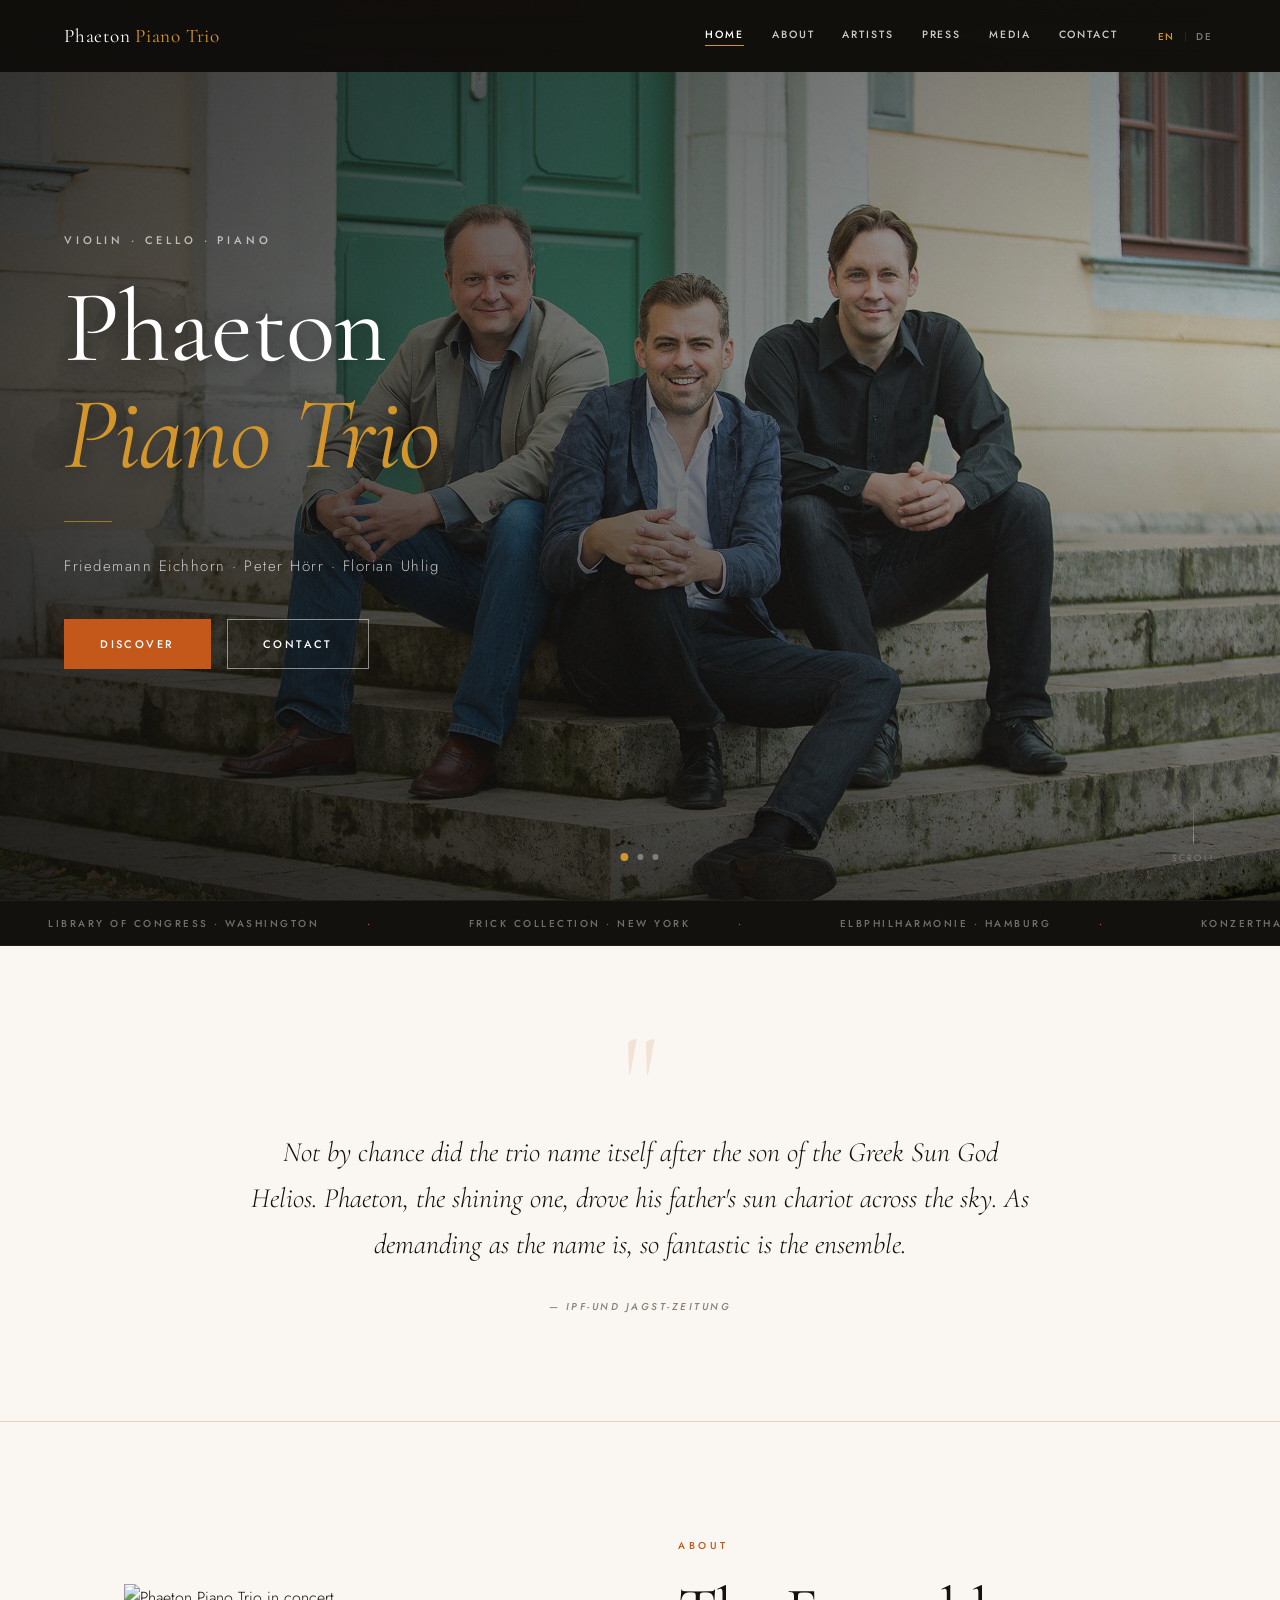
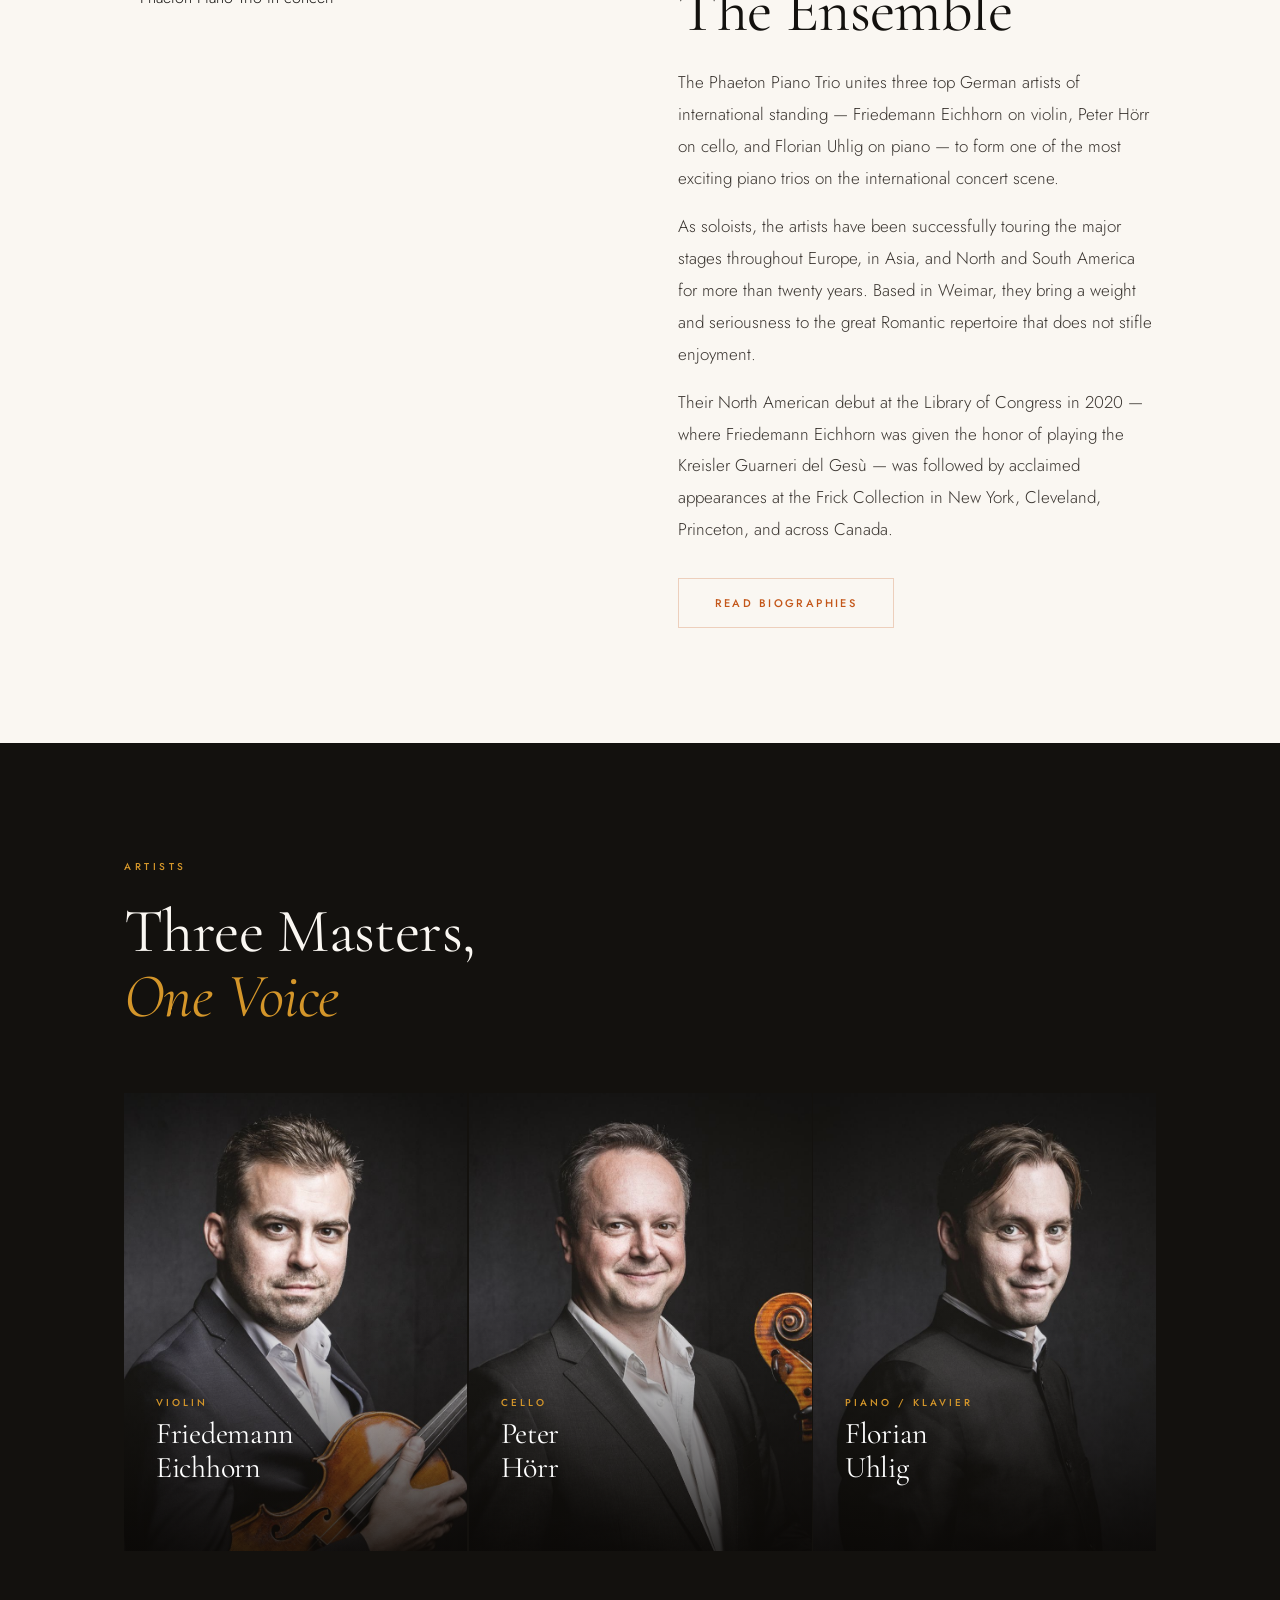
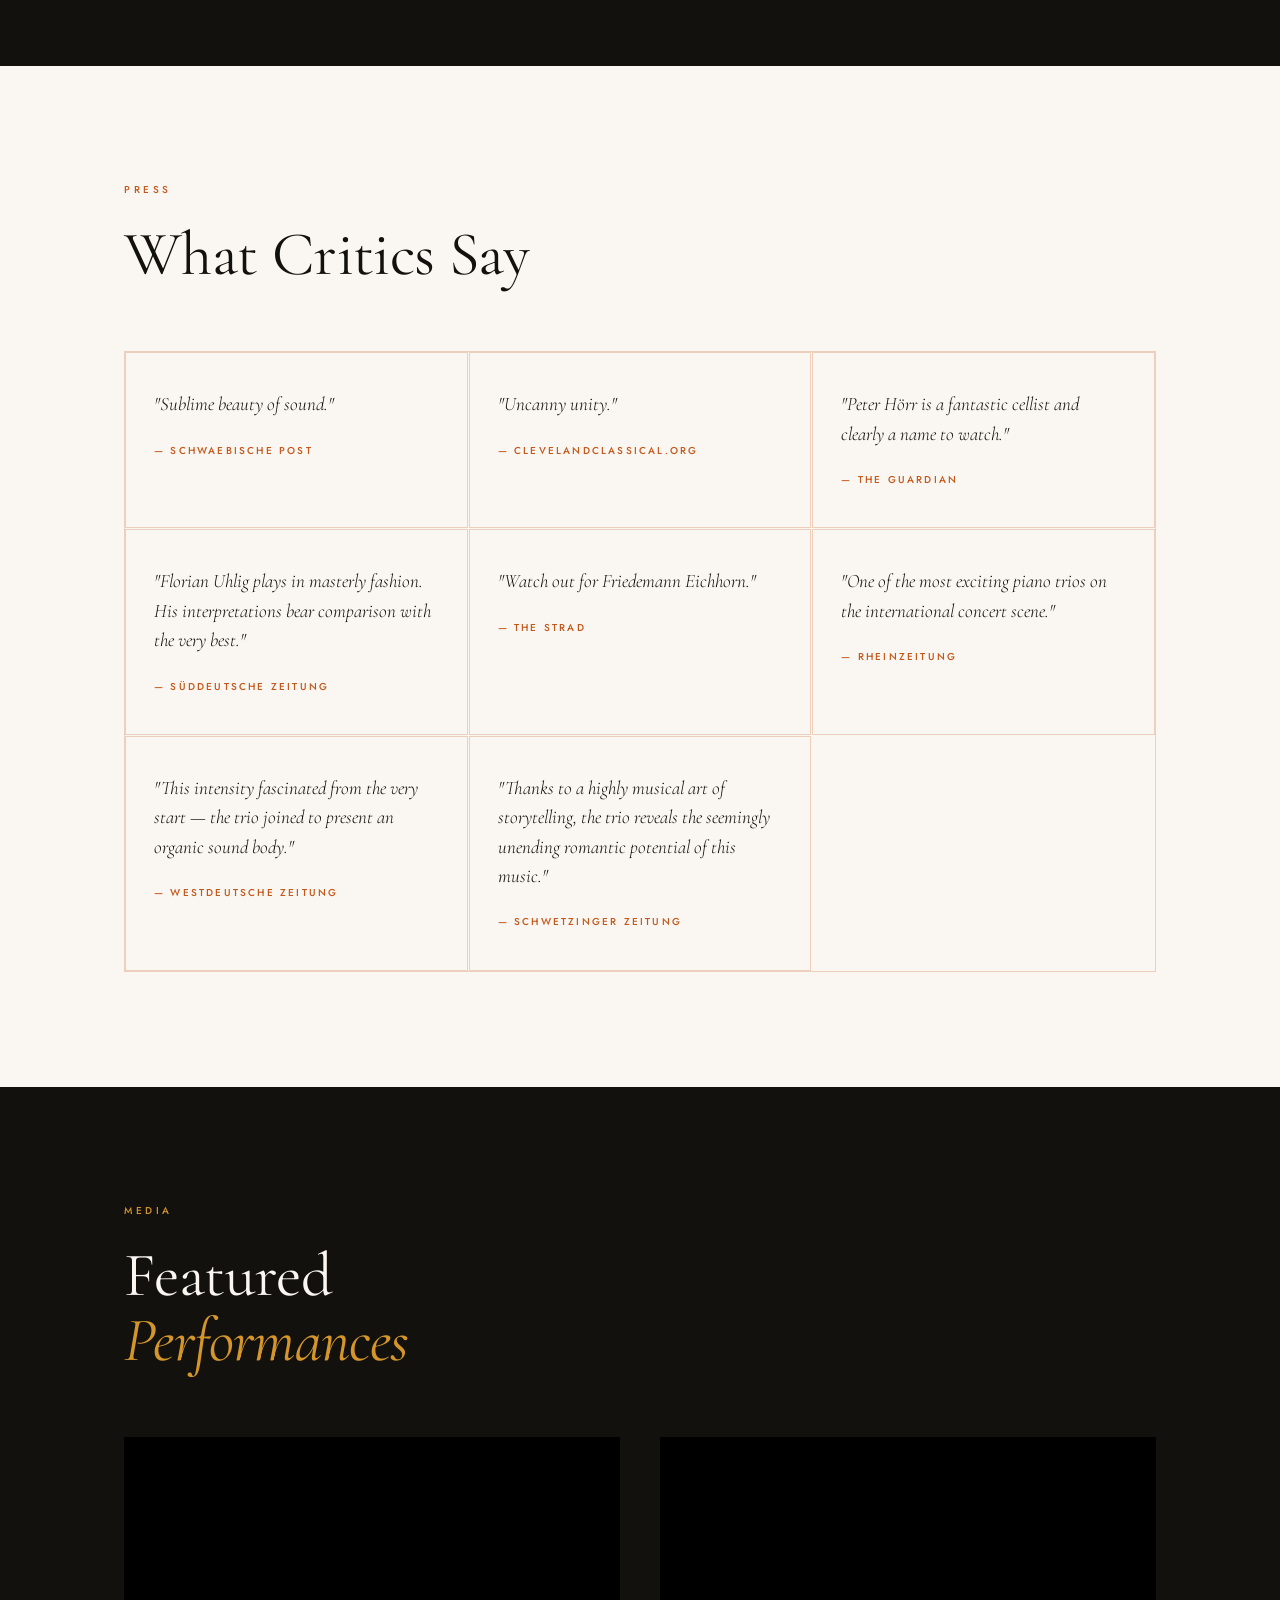
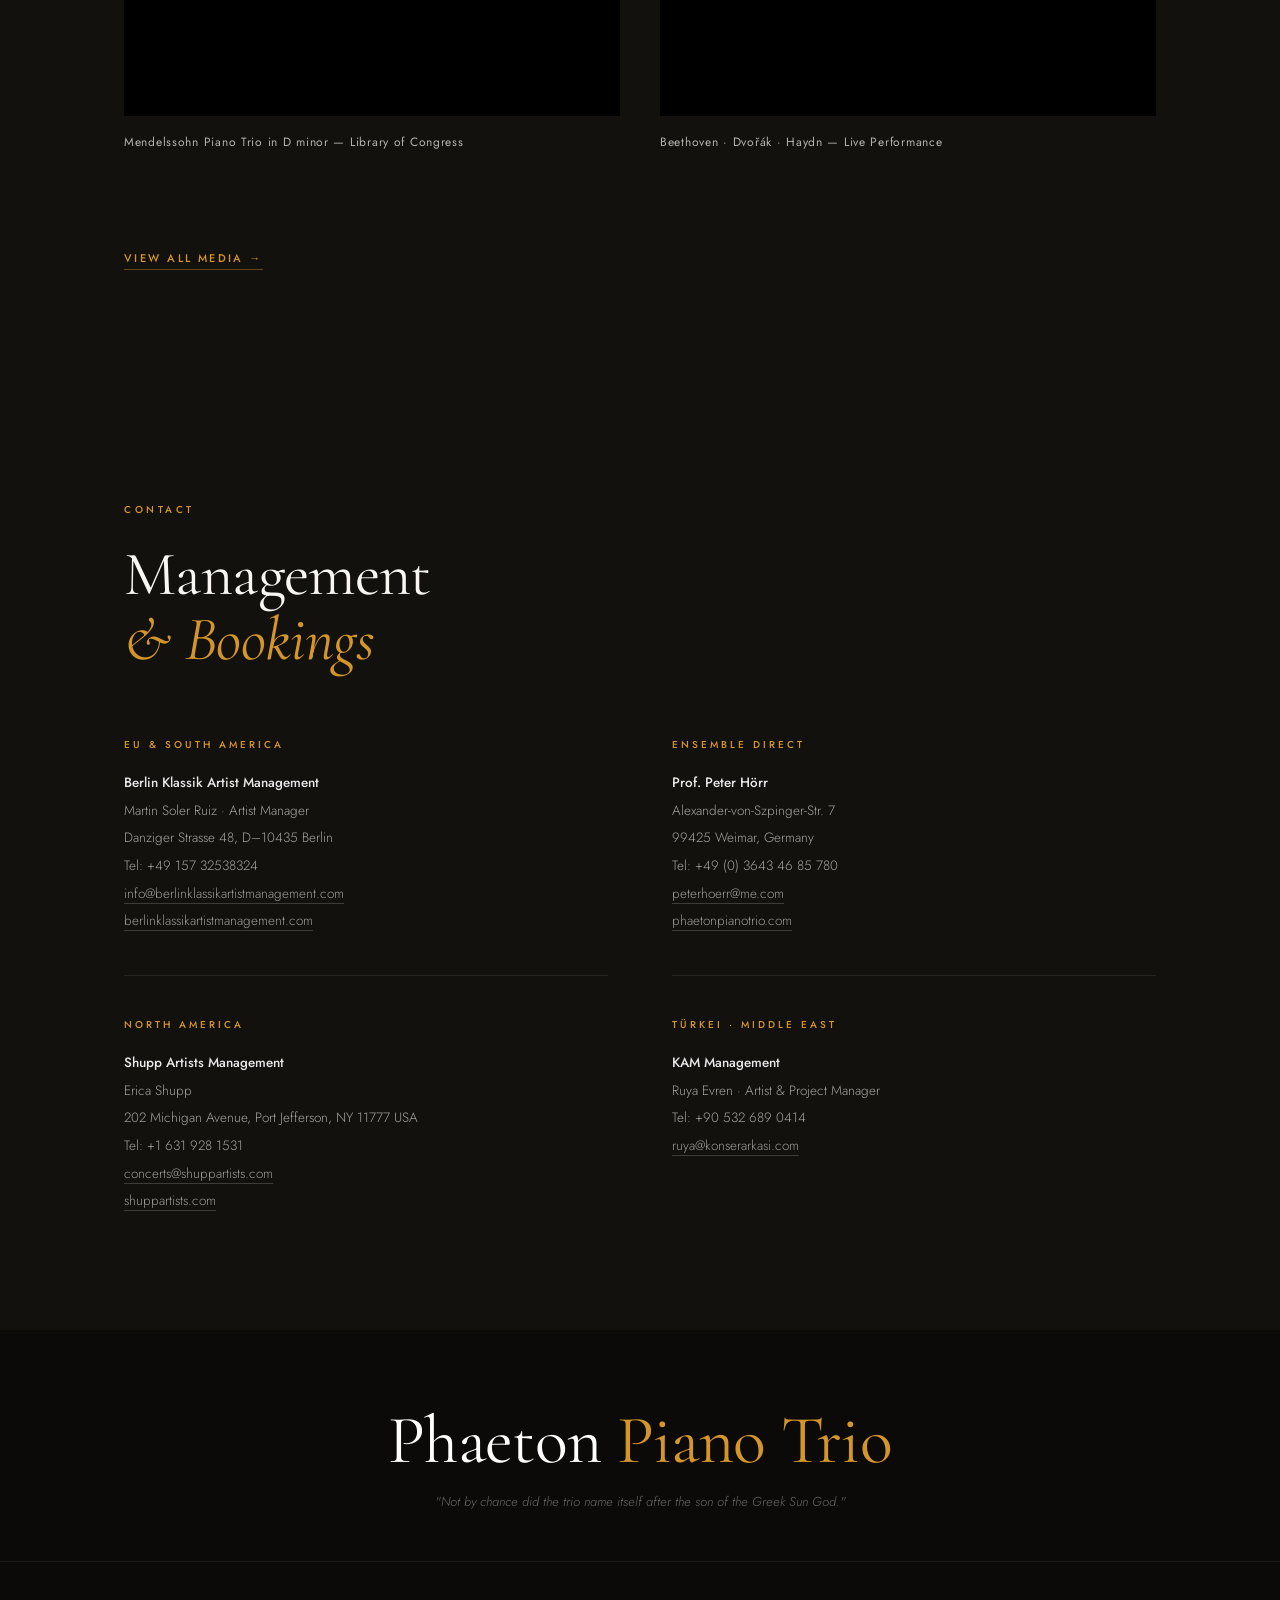
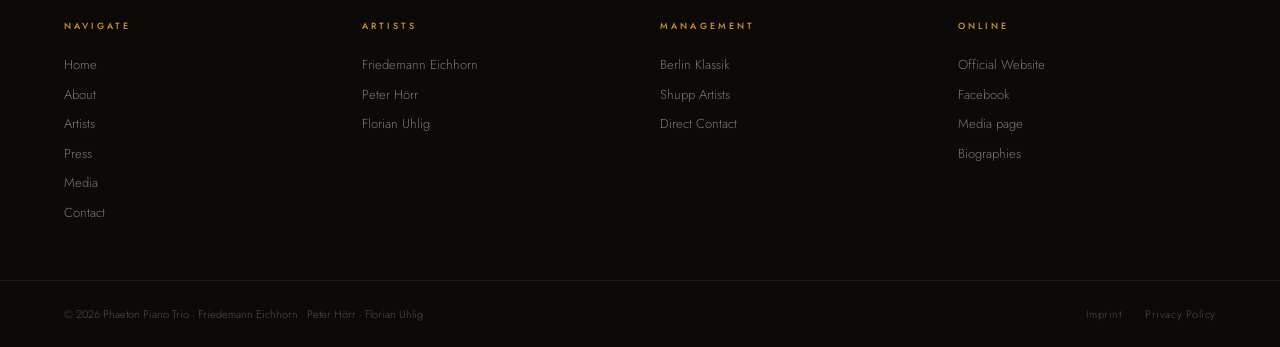
==== commit 948739d7: "Use local member photos in artist cards and biographies" ====
--- a/index.html
+++ b/index.html
@@ -129,7 +129,7 @@
       <h2 data-reveal><span lang-en>Three Masters,<br><em>One Voice</em></span><span lang-de>Drei Meister,<br><em>eine Stimme</em></span></h2>
       <div class="members-grid">
         <div class="member-card" data-reveal>
-          <img src="https://www.phaetonpianotrio.com/wp-content/uploads/2015/12/s1945_0352_A4.jpg" alt="Friedemann Eichhorn">
+          <img src="images/friedemann-eichhorn.jpg" alt="Friedemann Eichhorn">
           <div class="member-overlay">
             <span class="member-instrument">Violin</span>
             <h3 class="member-name">Friedemann<br>Eichhorn</h3>
@@ -137,7 +137,7 @@
           </div>
         </div>
         <div class="member-card" data-reveal>
-          <img src="https://www.phaetonpianotrio.com/wp-content/uploads/2015/12/s1945_0371_A4.jpg" alt="Peter Hörr">
+          <img src="images/peter-hoerr.jpg" alt="Peter Hörr">
           <div class="member-overlay">
             <span class="member-instrument">Cello</span>
             <h3 class="member-name">Peter<br>Hörr</h3>
@@ -145,7 +145,7 @@
           </div>
         </div>
         <div class="member-card" data-reveal>
-          <img src="https://www.phaetonpianotrio.com/wp-content/uploads/2015/12/s1945_0386_A4.jpg" alt="Florian Uhlig">
+          <img src="images/florian-uhlig.jpg" alt="Florian Uhlig">
           <div class="member-overlay">
             <span class="member-instrument">Piano / Klavier</span>
             <h3 class="member-name">Florian<br>Uhlig</h3>
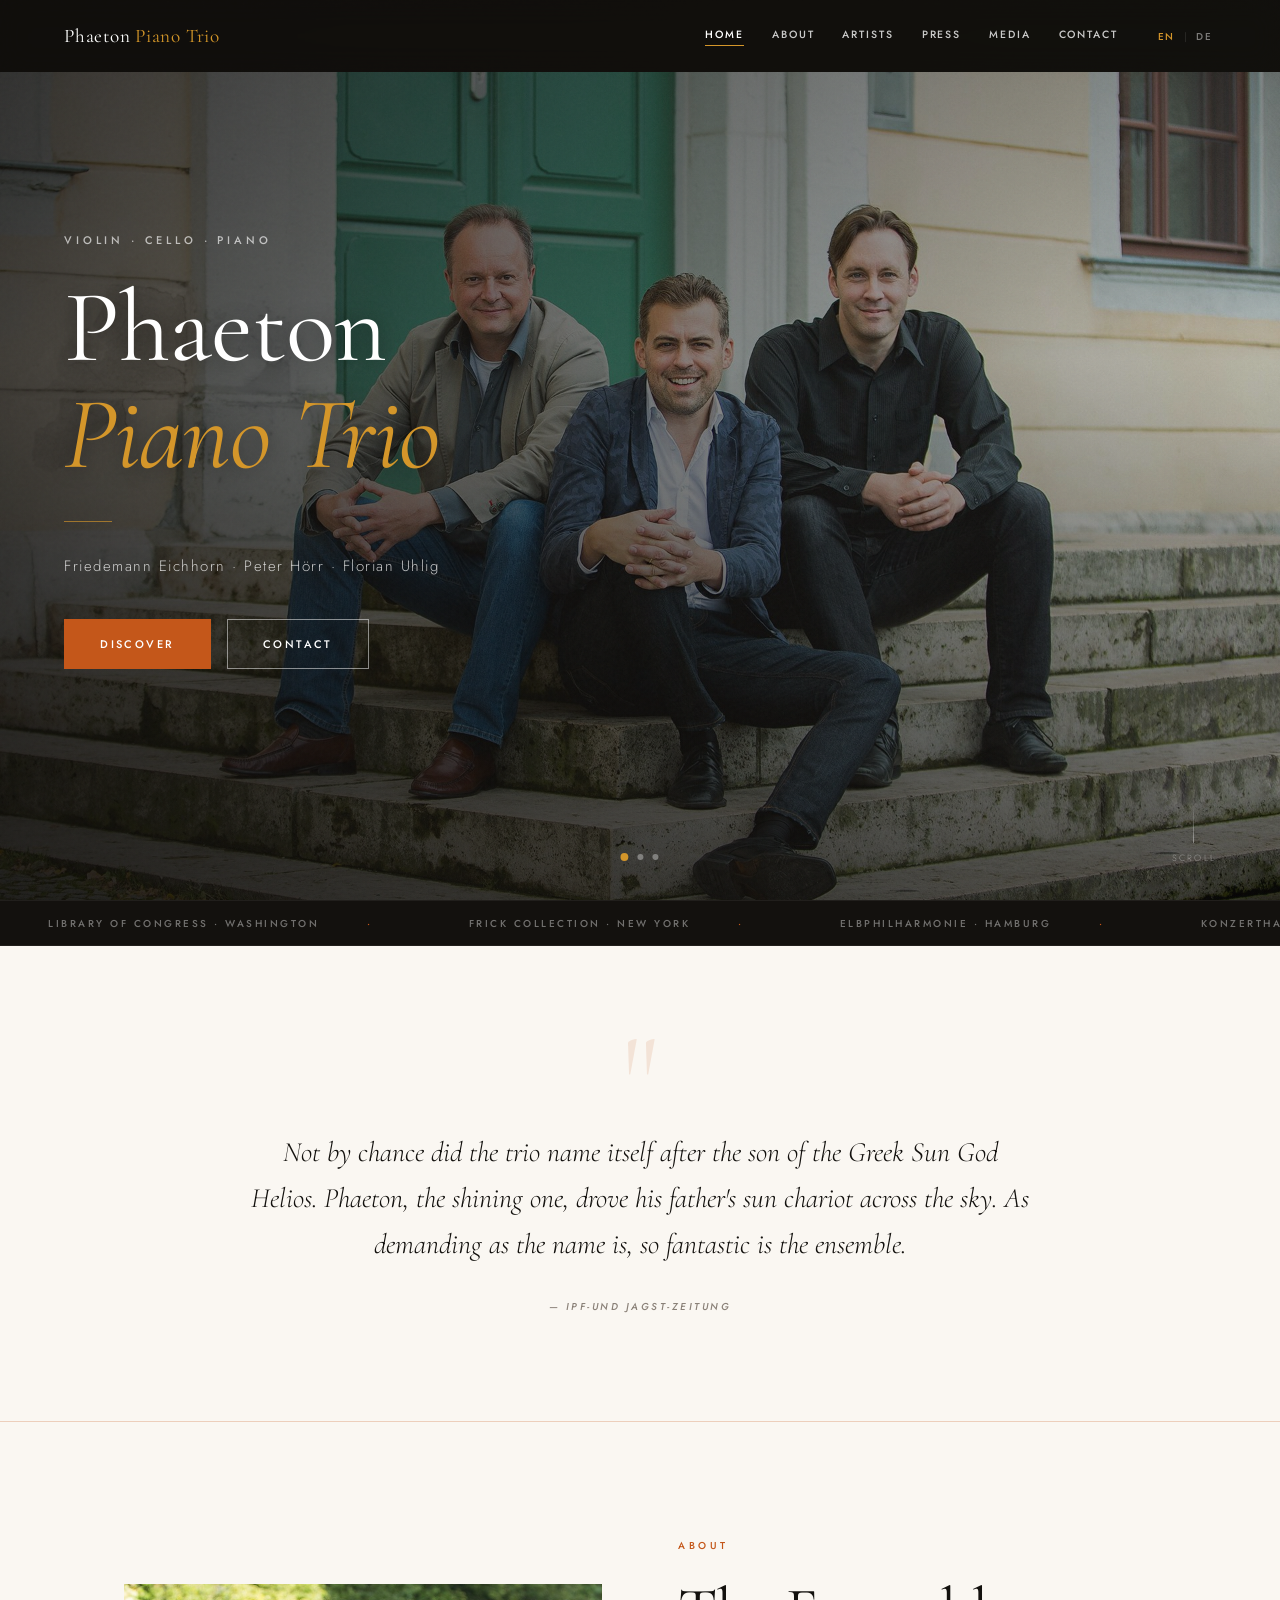
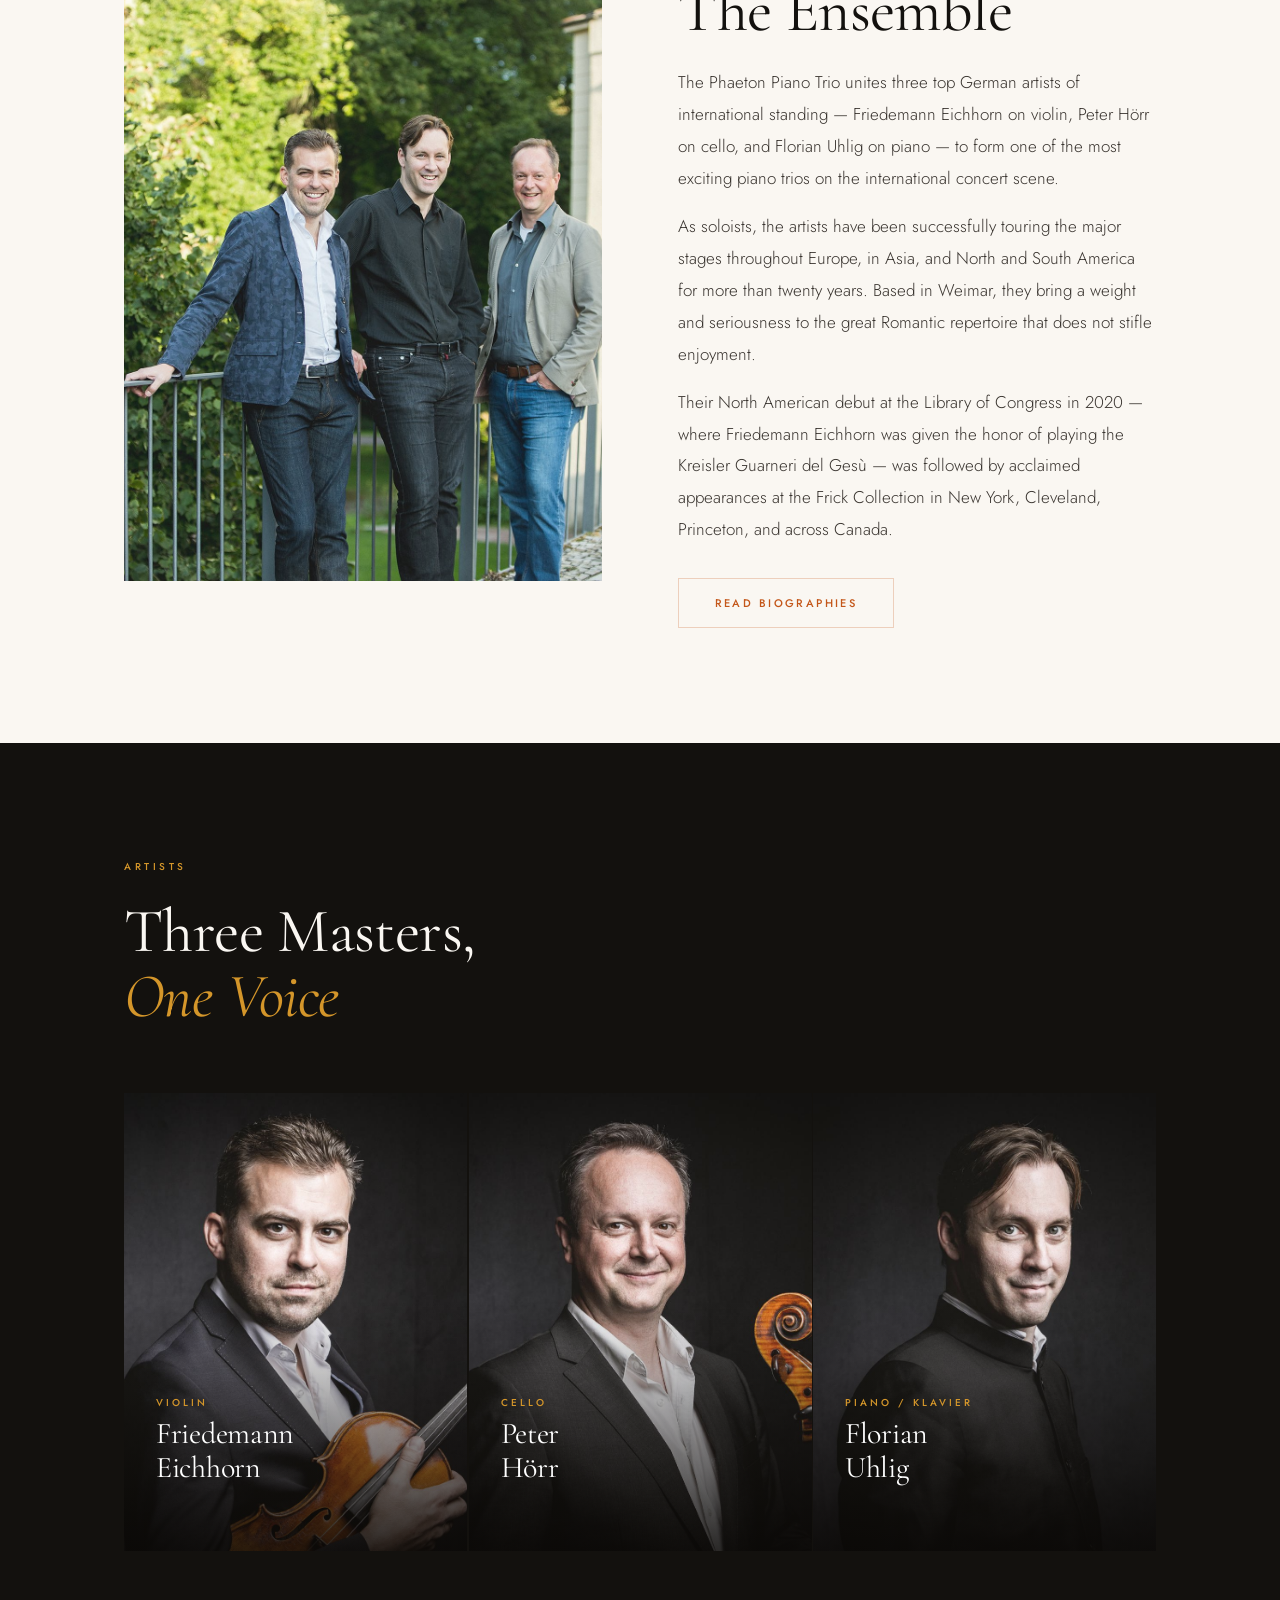
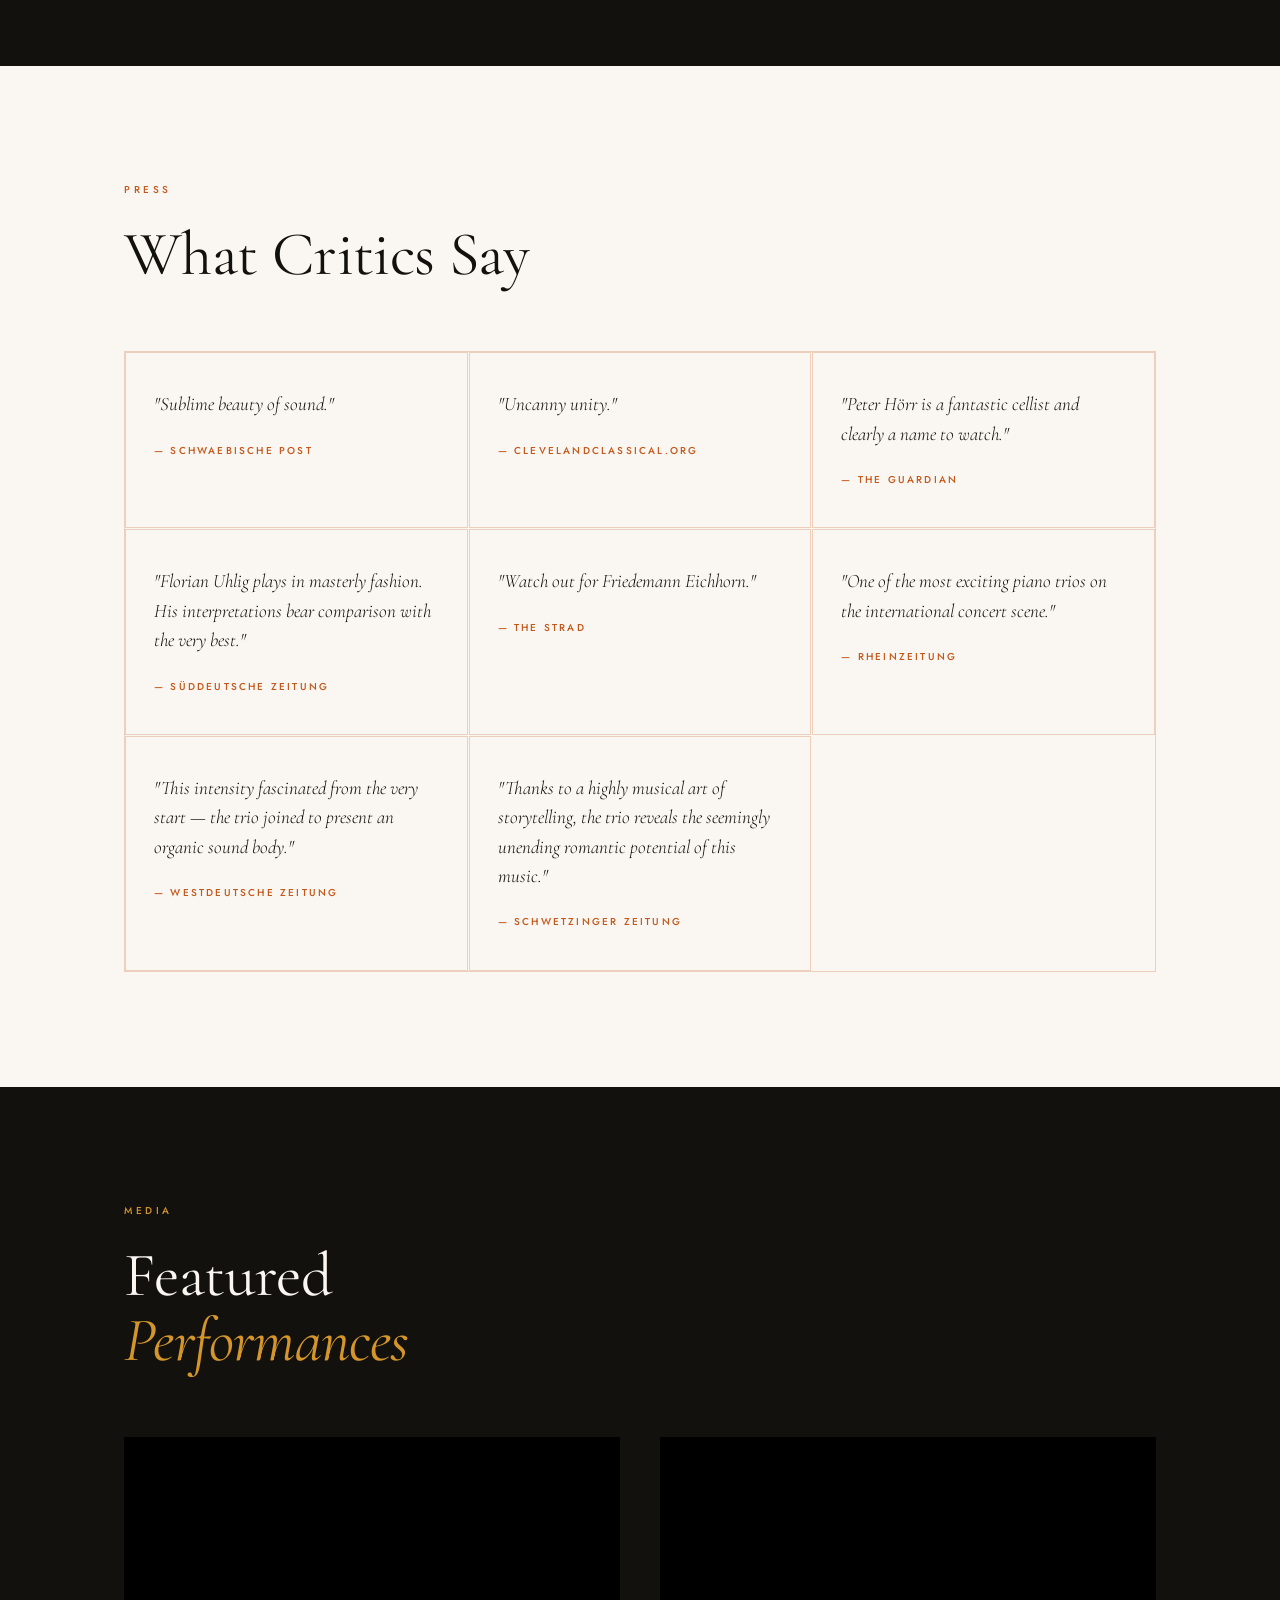
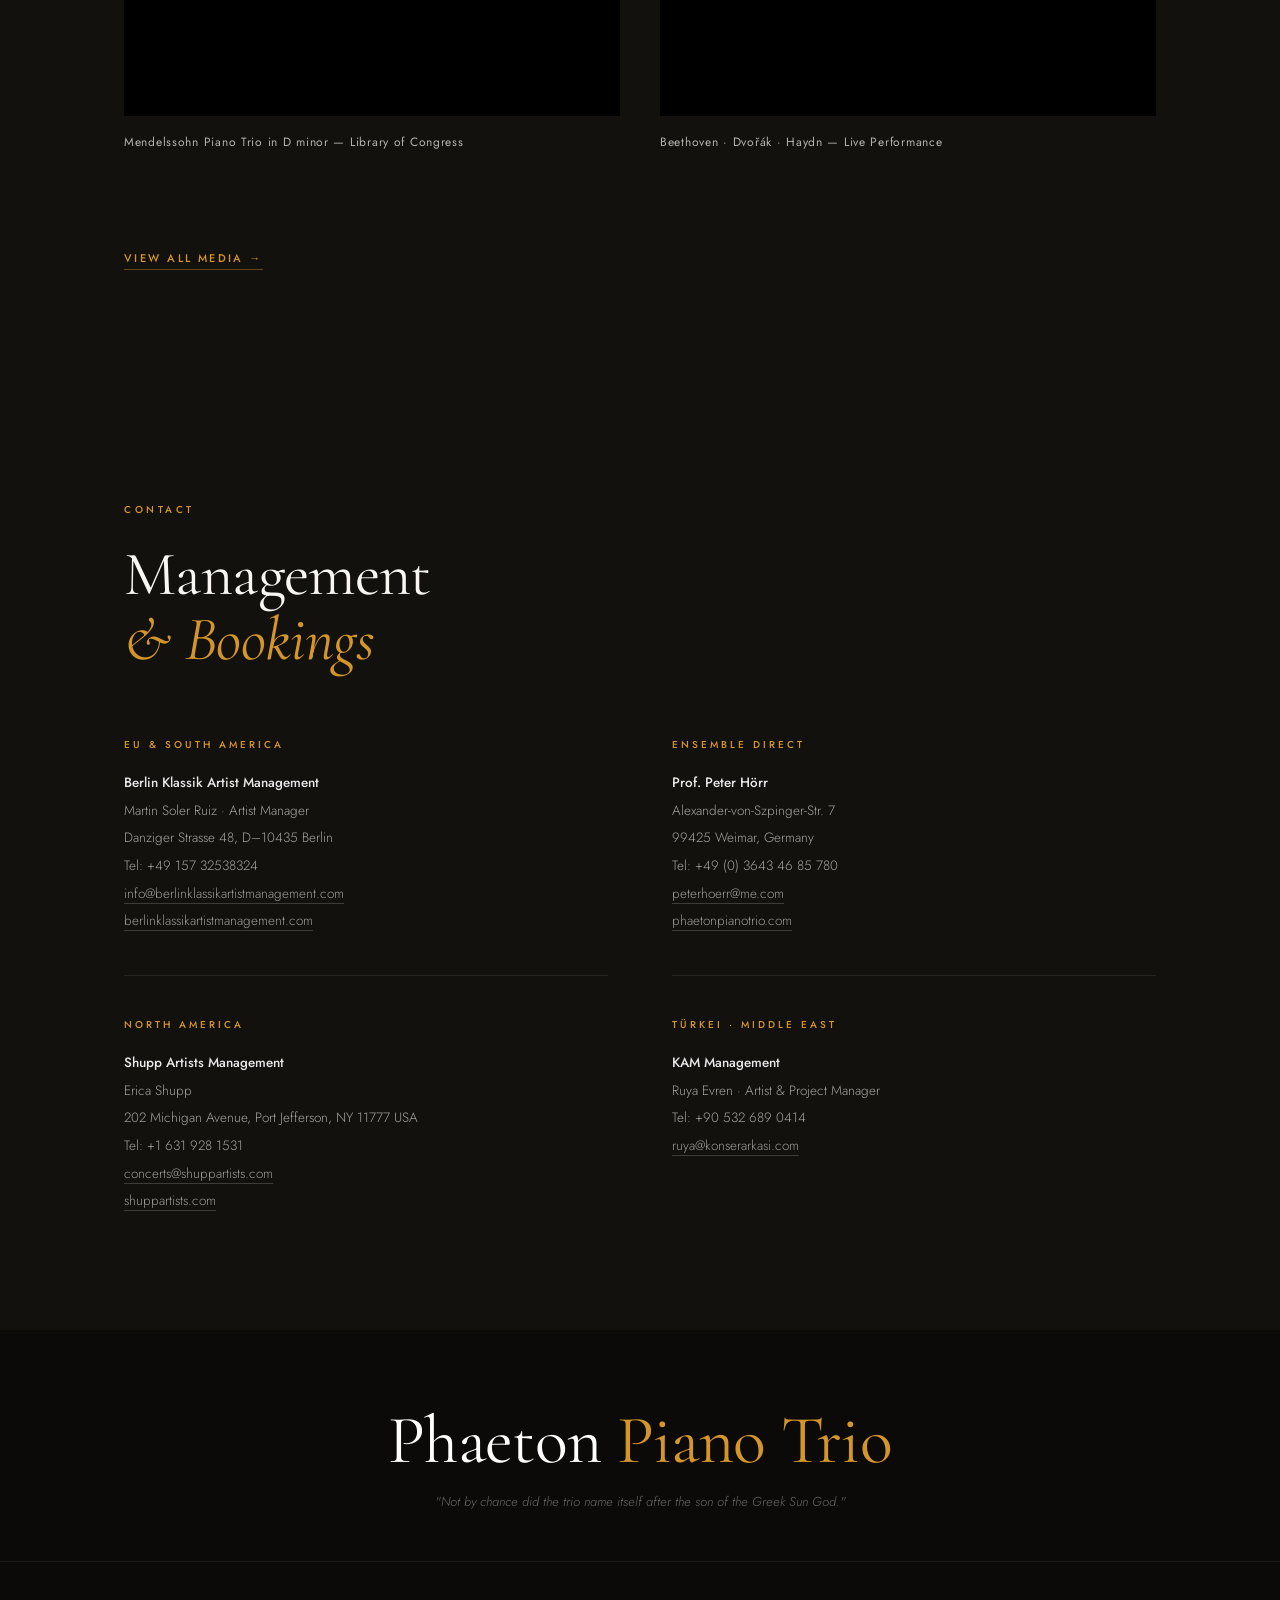
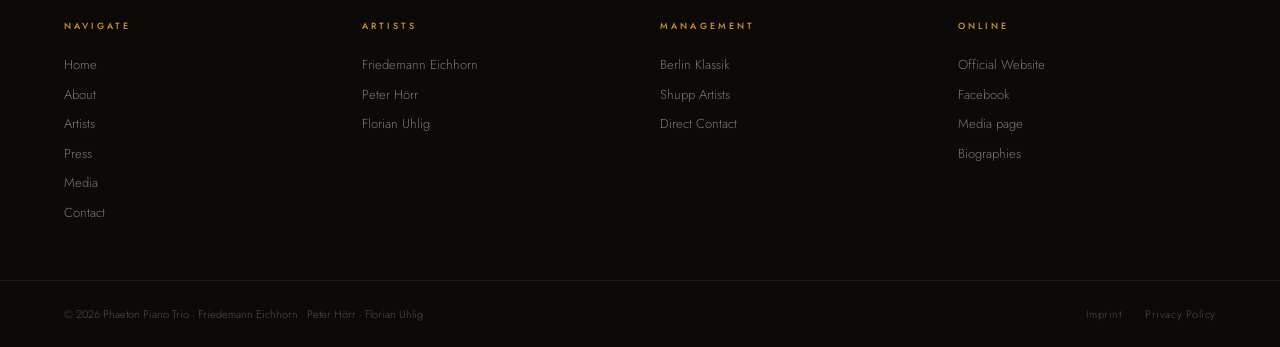
==== commit b5cfc460: "Use hero photo in The Ensemble section" ====
--- a/index.html
+++ b/index.html
@@ -98,7 +98,7 @@
     <div class="wrap">
       <div class="about-grid">
         <div class="about-image" data-reveal>
-          <img src="https://www.phaetonpianotrio.com/wp-content/uploads/2015/12/s1945_0110_retouch-1.jpg" alt="Phaeton Piano Trio in concert">
+          <img src="images/phaeton-hero-3.jpg" alt="Phaeton Piano Trio — Friedemann Eichhorn, Florian Uhlig, Peter Hörr" style="object-position: 52% 50%" loading="lazy">
         </div>
         <div class="about-text">
           <div class="label" data-reveal><span lang-en>About</span><span lang-de>Über uns</span></div>
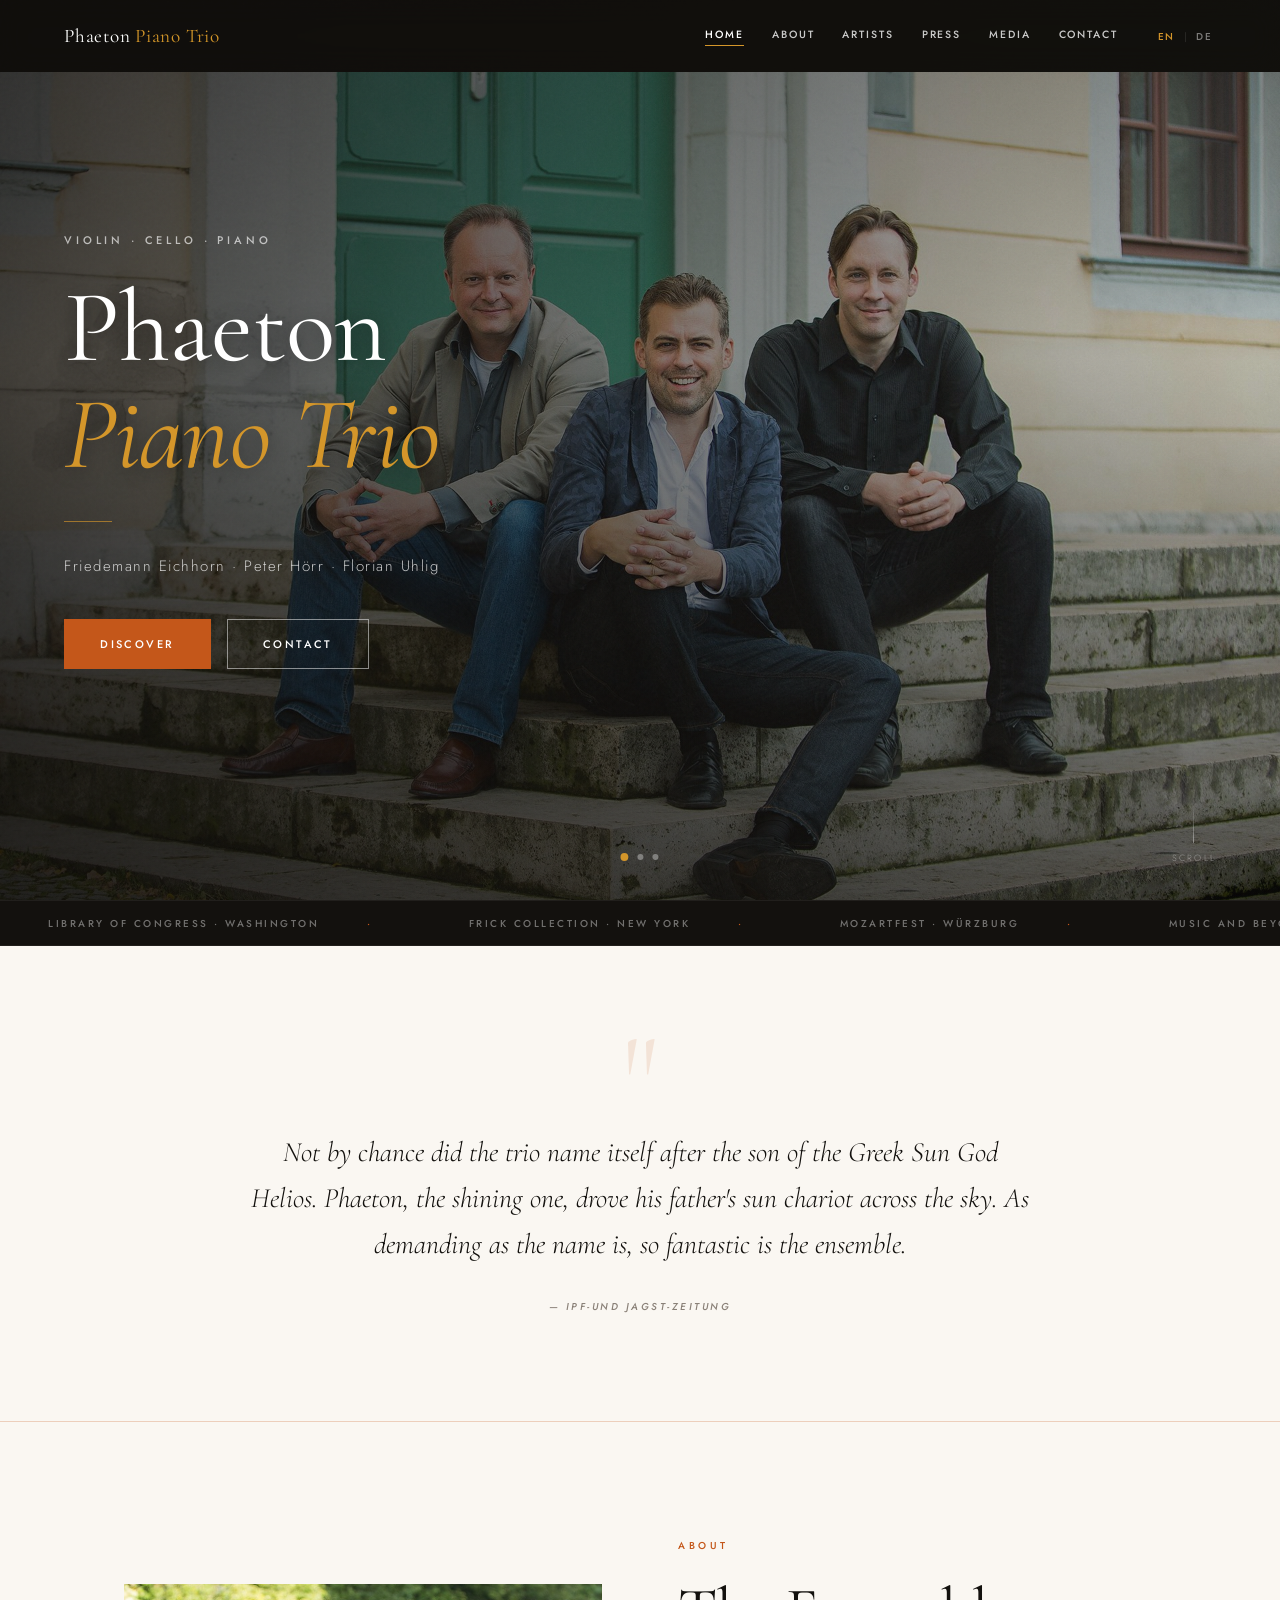
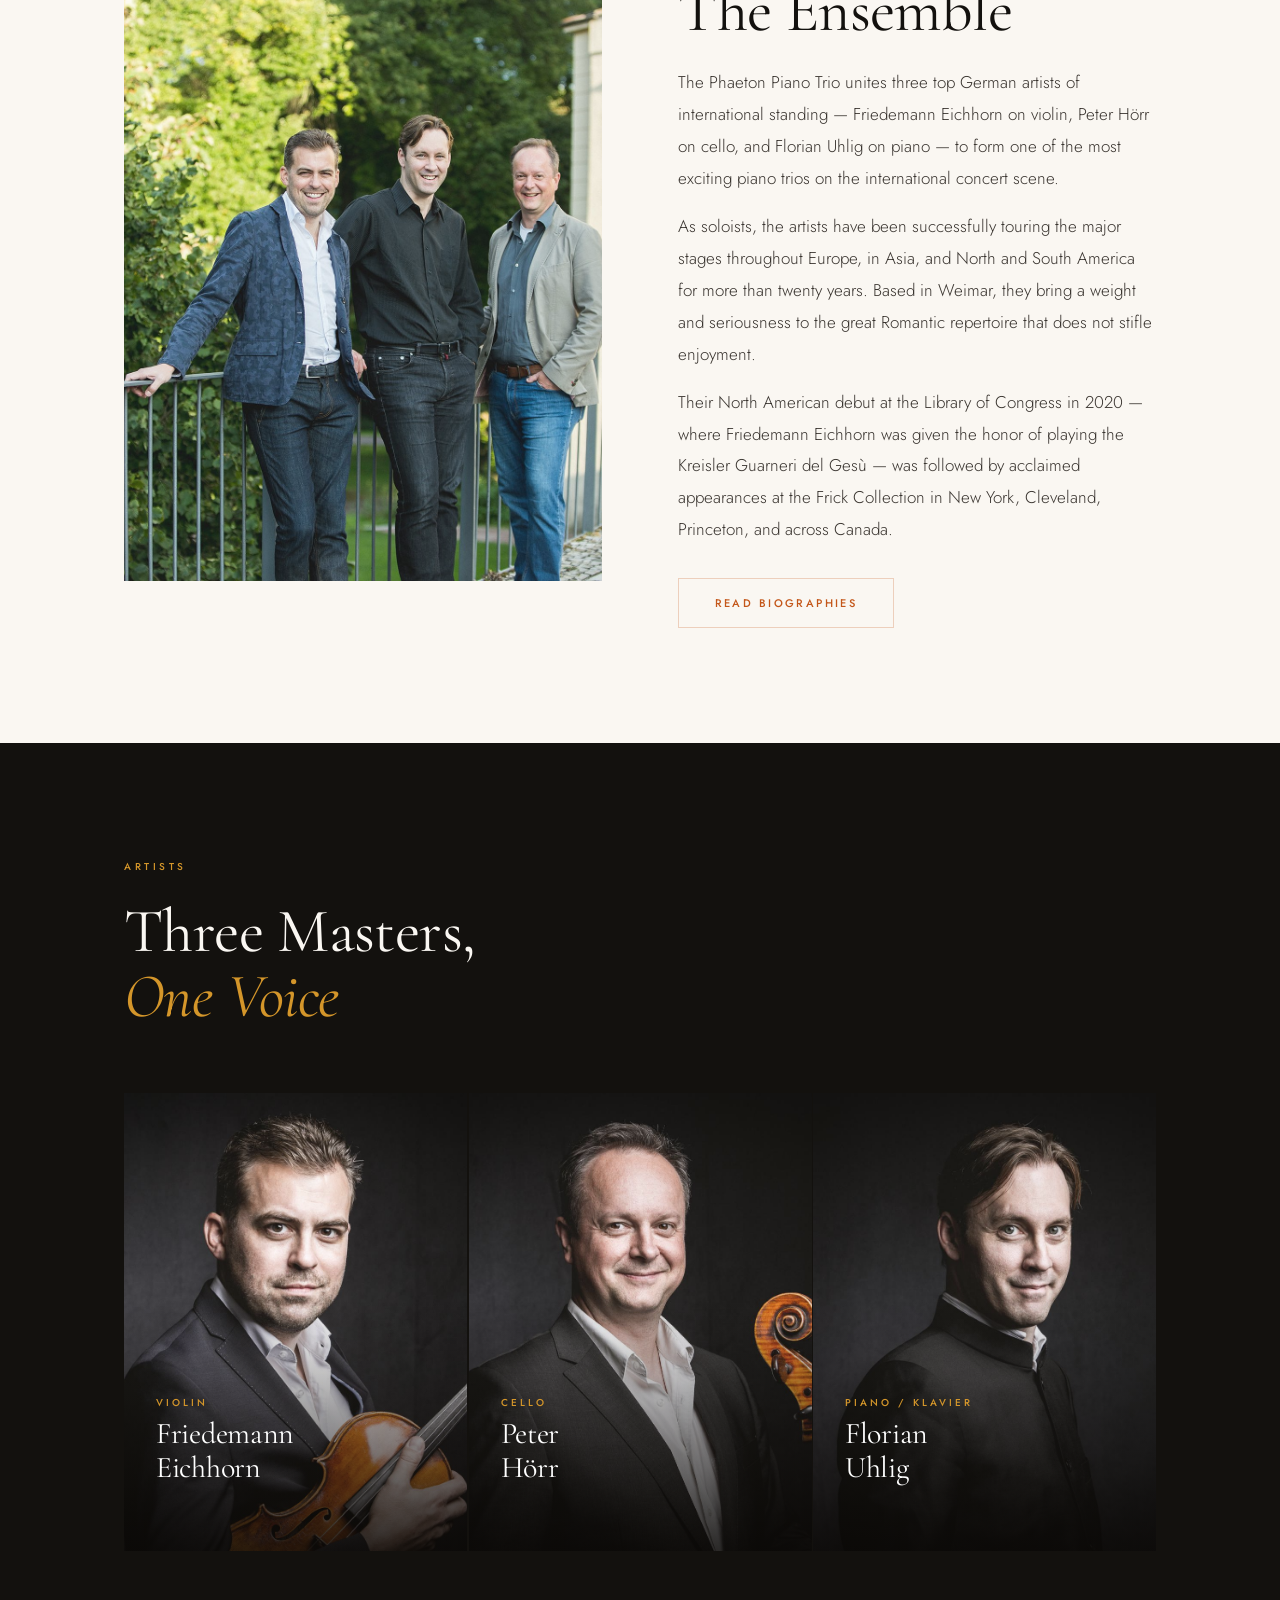
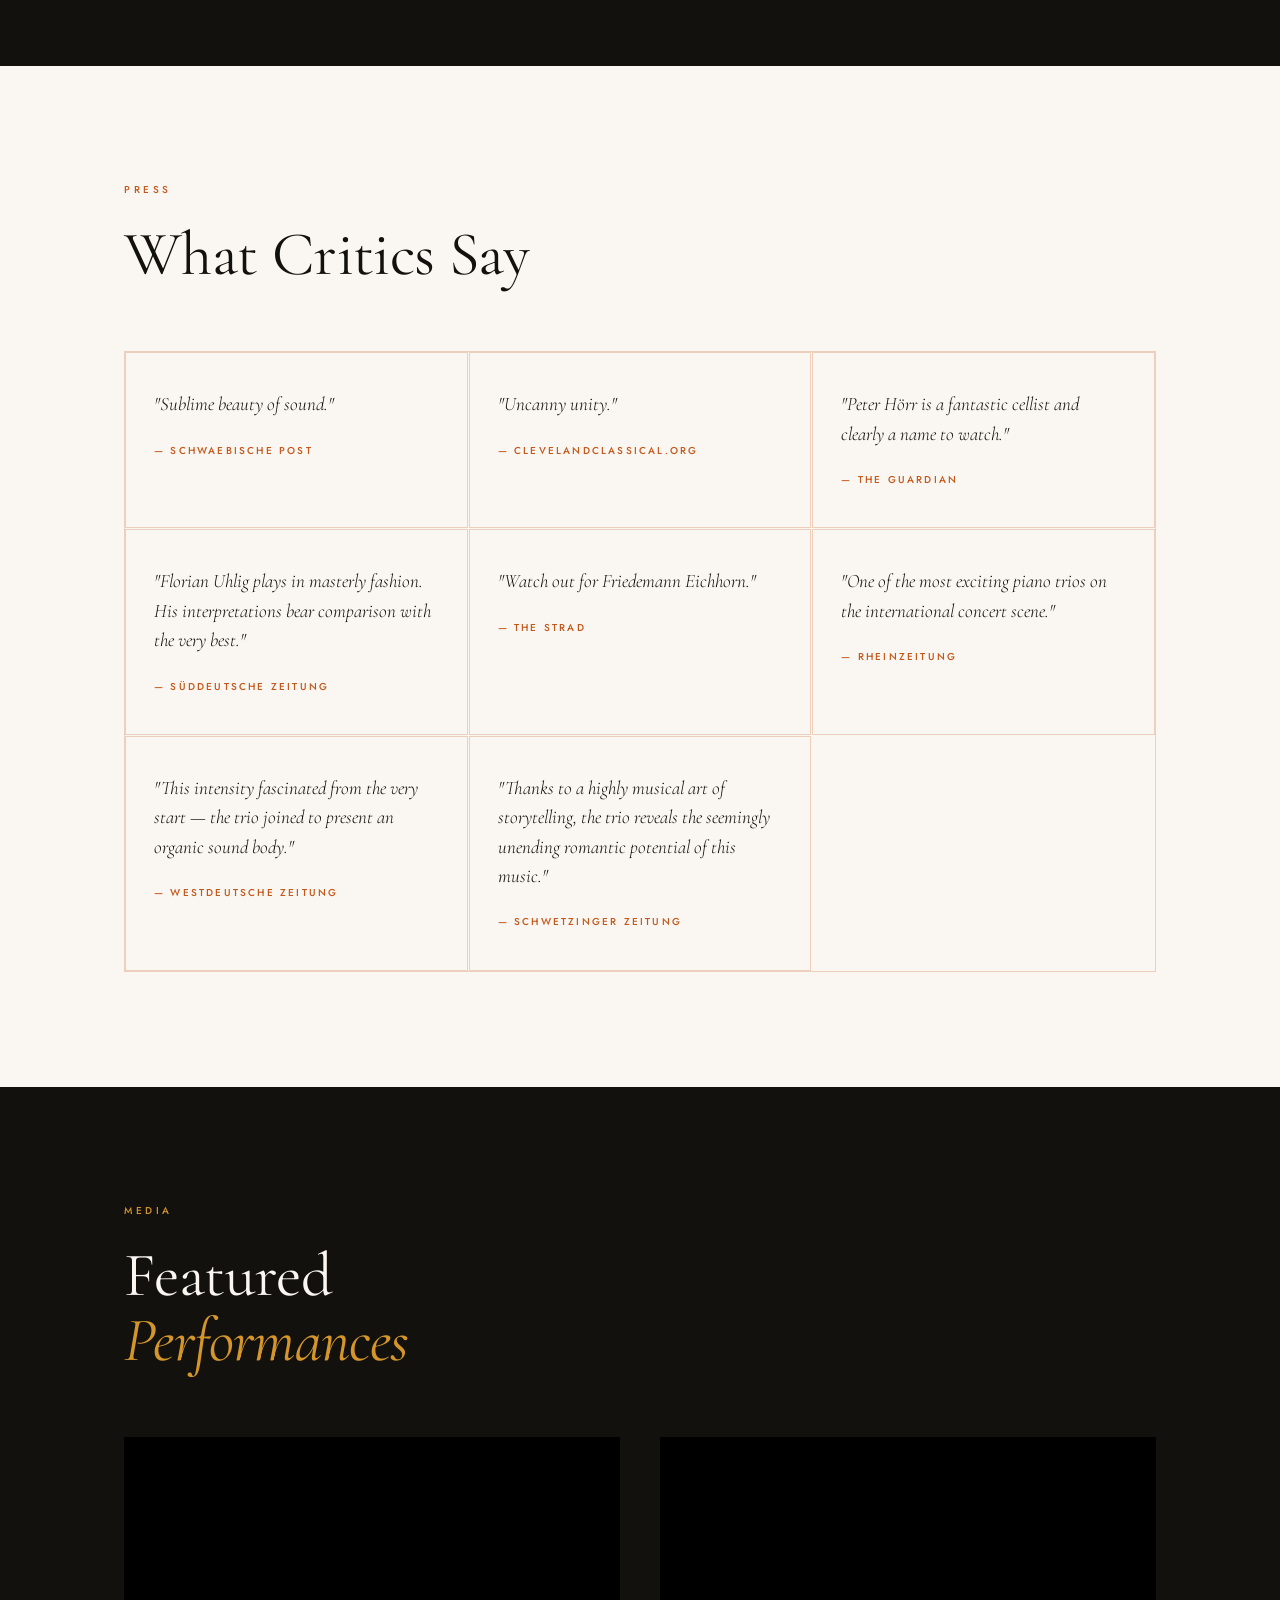
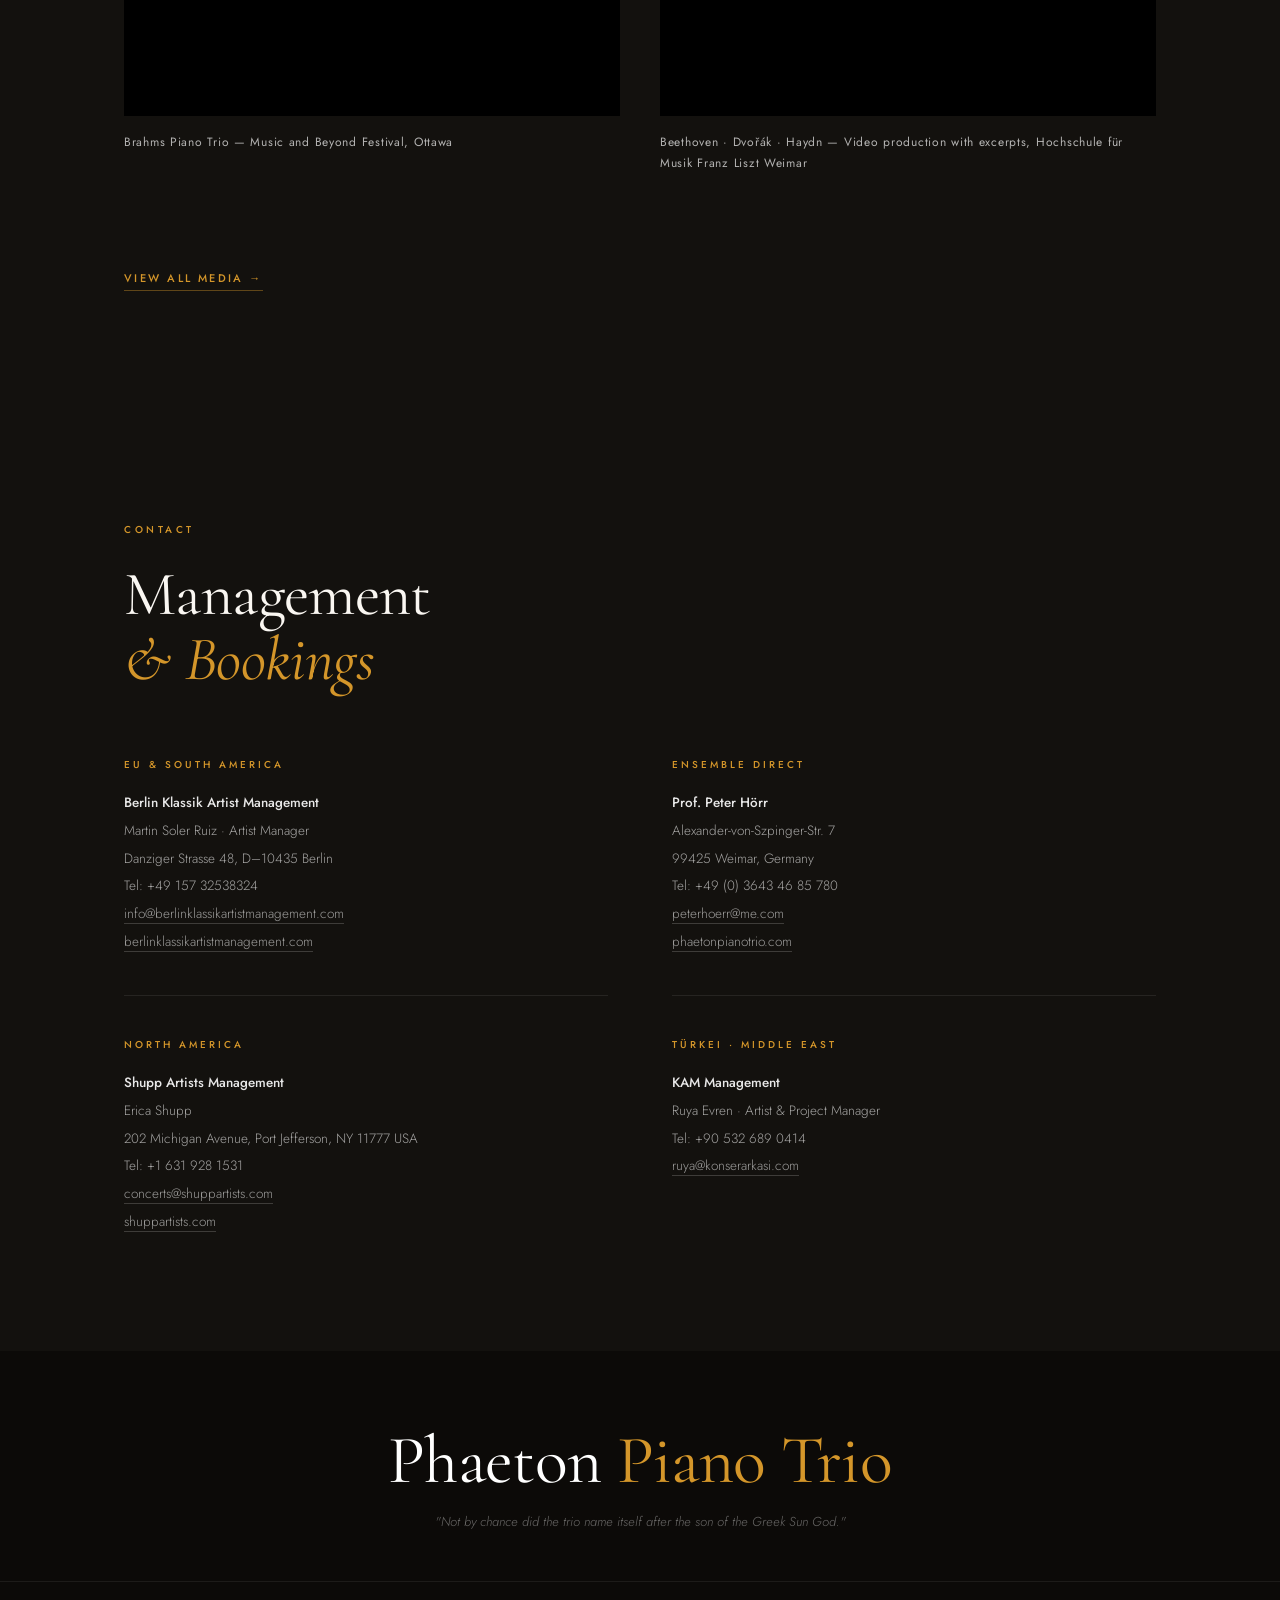
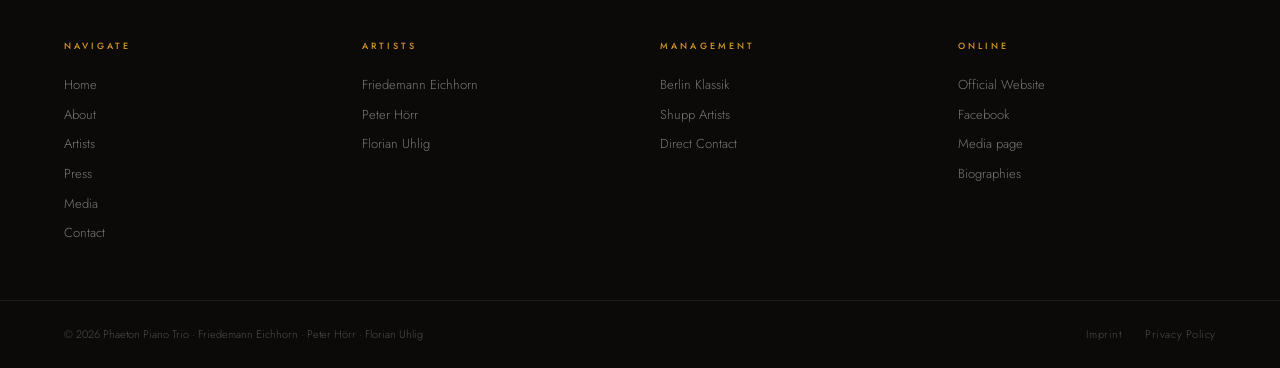
==== commit 6e3bed9c: "Peter's corrections: videos, captions, marquee" ====
--- a/index.html
+++ b/index.html
@@ -68,20 +68,24 @@
     <div class="marquee-track">
       <span class="marquee-item">Library of Congress · Washington</span>
       <span class="marquee-item">Frick Collection · New York</span>
-      <span class="marquee-item">Elbphilharmonie · Hamburg</span>
-      <span class="marquee-item">Konzerthaus Berlin</span>
-      <span class="marquee-item">MozartFest Würzburg</span>
-      <span class="marquee-item">Ottawa Music and Beyond Festival</span>
+      <span class="marquee-item">MozartFest · Würzburg</span>
+      <span class="marquee-item">Music and Beyond Festival · Ottawa</span>
       <span class="marquee-item">Fundación Beethoven · Santiago de Chile</span>
-      <span class="marquee-item">Drei deutsche Künstler · Internationale Bühnen</span>
       <span class="marquee-item">Library of Congress · Washington</span>
       <span class="marquee-item">Frick Collection · New York</span>
-      <span class="marquee-item">Elbphilharmonie · Hamburg</span>
-      <span class="marquee-item">Konzerthaus Berlin</span>
-      <span class="marquee-item">MozartFest Würzburg</span>
-      <span class="marquee-item">Ottawa Music and Beyond Festival</span>
+      <span class="marquee-item">MozartFest · Würzburg</span>
+      <span class="marquee-item">Music and Beyond Festival · Ottawa</span>
       <span class="marquee-item">Fundación Beethoven · Santiago de Chile</span>
-      <span class="marquee-item">Drei deutsche Künstler · Internationale Bühnen</span>
+      <span class="marquee-item">Library of Congress · Washington</span>
+      <span class="marquee-item">Frick Collection · New York</span>
+      <span class="marquee-item">MozartFest · Würzburg</span>
+      <span class="marquee-item">Music and Beyond Festival · Ottawa</span>
+      <span class="marquee-item">Fundación Beethoven · Santiago de Chile</span>
+      <span class="marquee-item">Library of Congress · Washington</span>
+      <span class="marquee-item">Frick Collection · New York</span>
+      <span class="marquee-item">MozartFest · Würzburg</span>
+      <span class="marquee-item">Music and Beyond Festival · Ottawa</span>
+      <span class="marquee-item">Fundación Beethoven · Santiago de Chile</span>
     </div>
   </div>
 
@@ -180,15 +184,15 @@
       <div class="video-grid">
         <div data-reveal>
           <div class="video-wrap">
-            <iframe src="https://www.youtube.com/embed/DVtYap2uWXo" title="Phaeton Piano Trio — Library of Congress" allow="accelerometer; autoplay; clipboard-write; encrypted-media; gyroscope; picture-in-picture" allowfullscreen loading="lazy"></iframe>
-          </div>
-          <p class="video-label">Mendelssohn Piano Trio in D minor — Library of Congress</p>
+            <iframe src="https://www.youtube.com/embed/DVtYap2uWXo" title="Phaeton Piano Trio — Brahms, Music and Beyond Festival Ottawa" allow="accelerometer; autoplay; clipboard-write; encrypted-media; gyroscope; picture-in-picture" allowfullscreen loading="lazy"></iframe>
+          </div>
+          <p class="video-label"><span lang-en>Brahms Piano Trio — Music and Beyond Festival, Ottawa</span><span lang-de>Brahms Klaviertrio — Music and Beyond Festival, Ottawa</span></p>
         </div>
         <div data-reveal>
           <div class="video-wrap">
-            <iframe src="https://www.youtube.com/embed/_RDVd9EOkTY" title="Phaeton Piano Trio — Live" allow="accelerometer; autoplay; clipboard-write; encrypted-media; gyroscope; picture-in-picture" allowfullscreen loading="lazy"></iframe>
-          </div>
-          <p class="video-label">Beethoven · Dvořák · Haydn — Live Performance</p>
+            <iframe src="https://www.youtube.com/embed/_RDVd9EOkTY" title="Phaeton Piano Trio — Beethoven, Dvořák, Haydn (Hochschule für Musik Franz Liszt Weimar)" allow="accelerometer; autoplay; clipboard-write; encrypted-media; gyroscope; picture-in-picture" allowfullscreen loading="lazy"></iframe>
+          </div>
+          <p class="video-label"><span lang-en>Beethoven · Dvořák · Haydn — Video production with excerpts, Hochschule für Musik Franz Liszt Weimar</span><span lang-de>Beethoven · Dvořák · Haydn — Videoproduktion mit Ausschnitten, Hochschule für Musik Franz Liszt Weimar</span></p>
         </div>
       </div>
       <div data-reveal style="margin-top:3rem;">
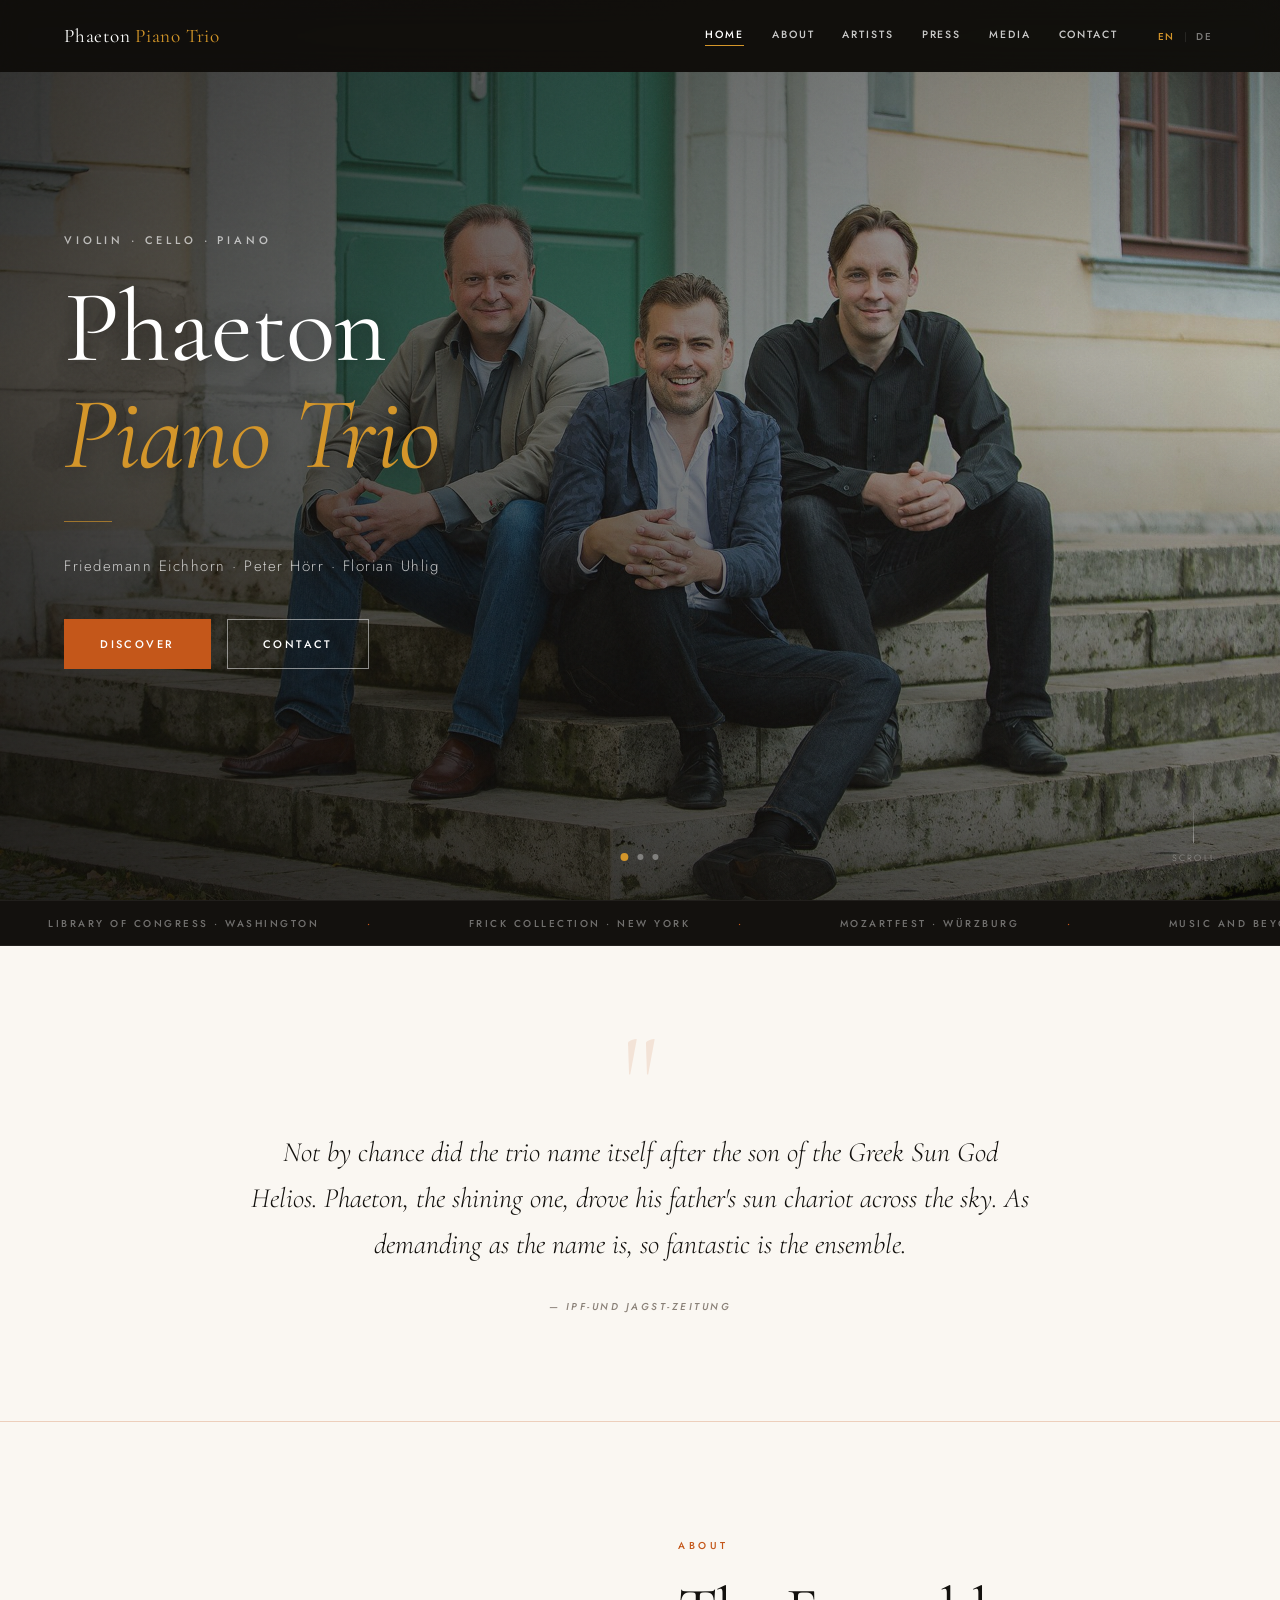
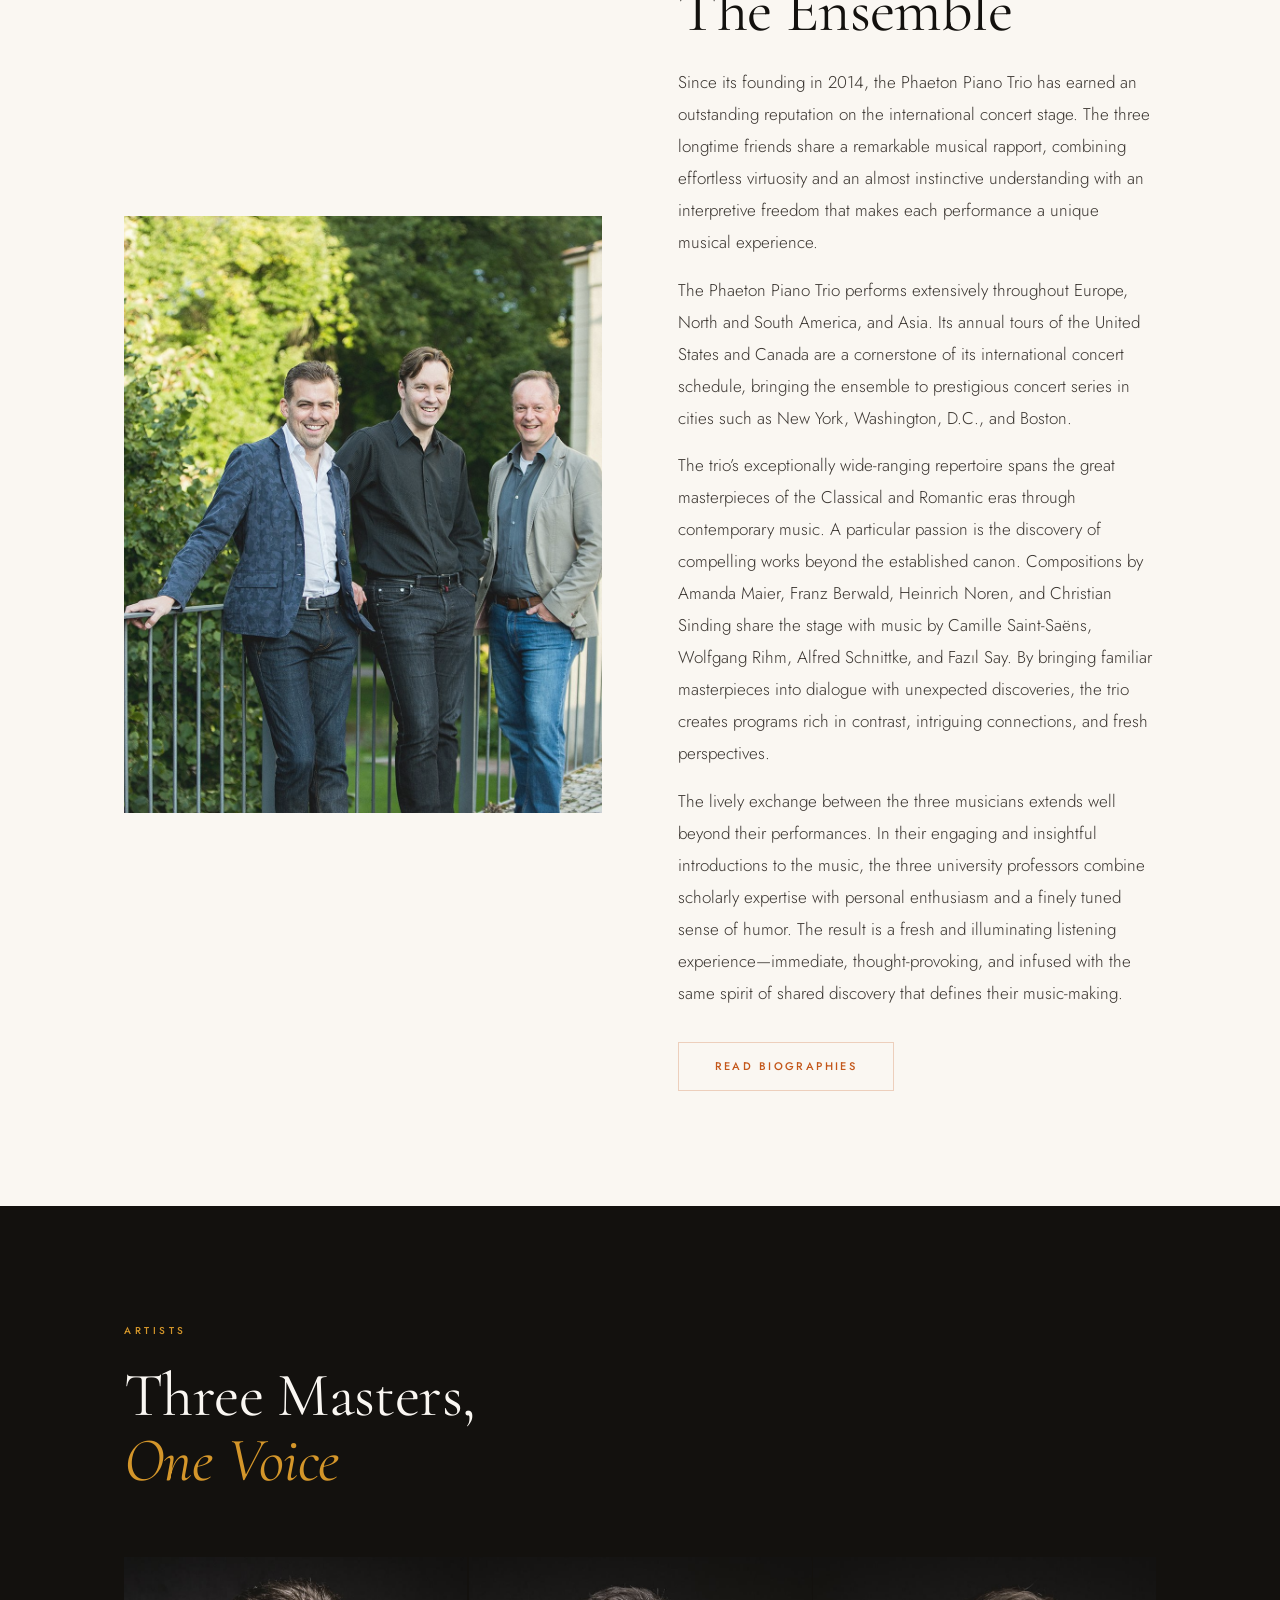
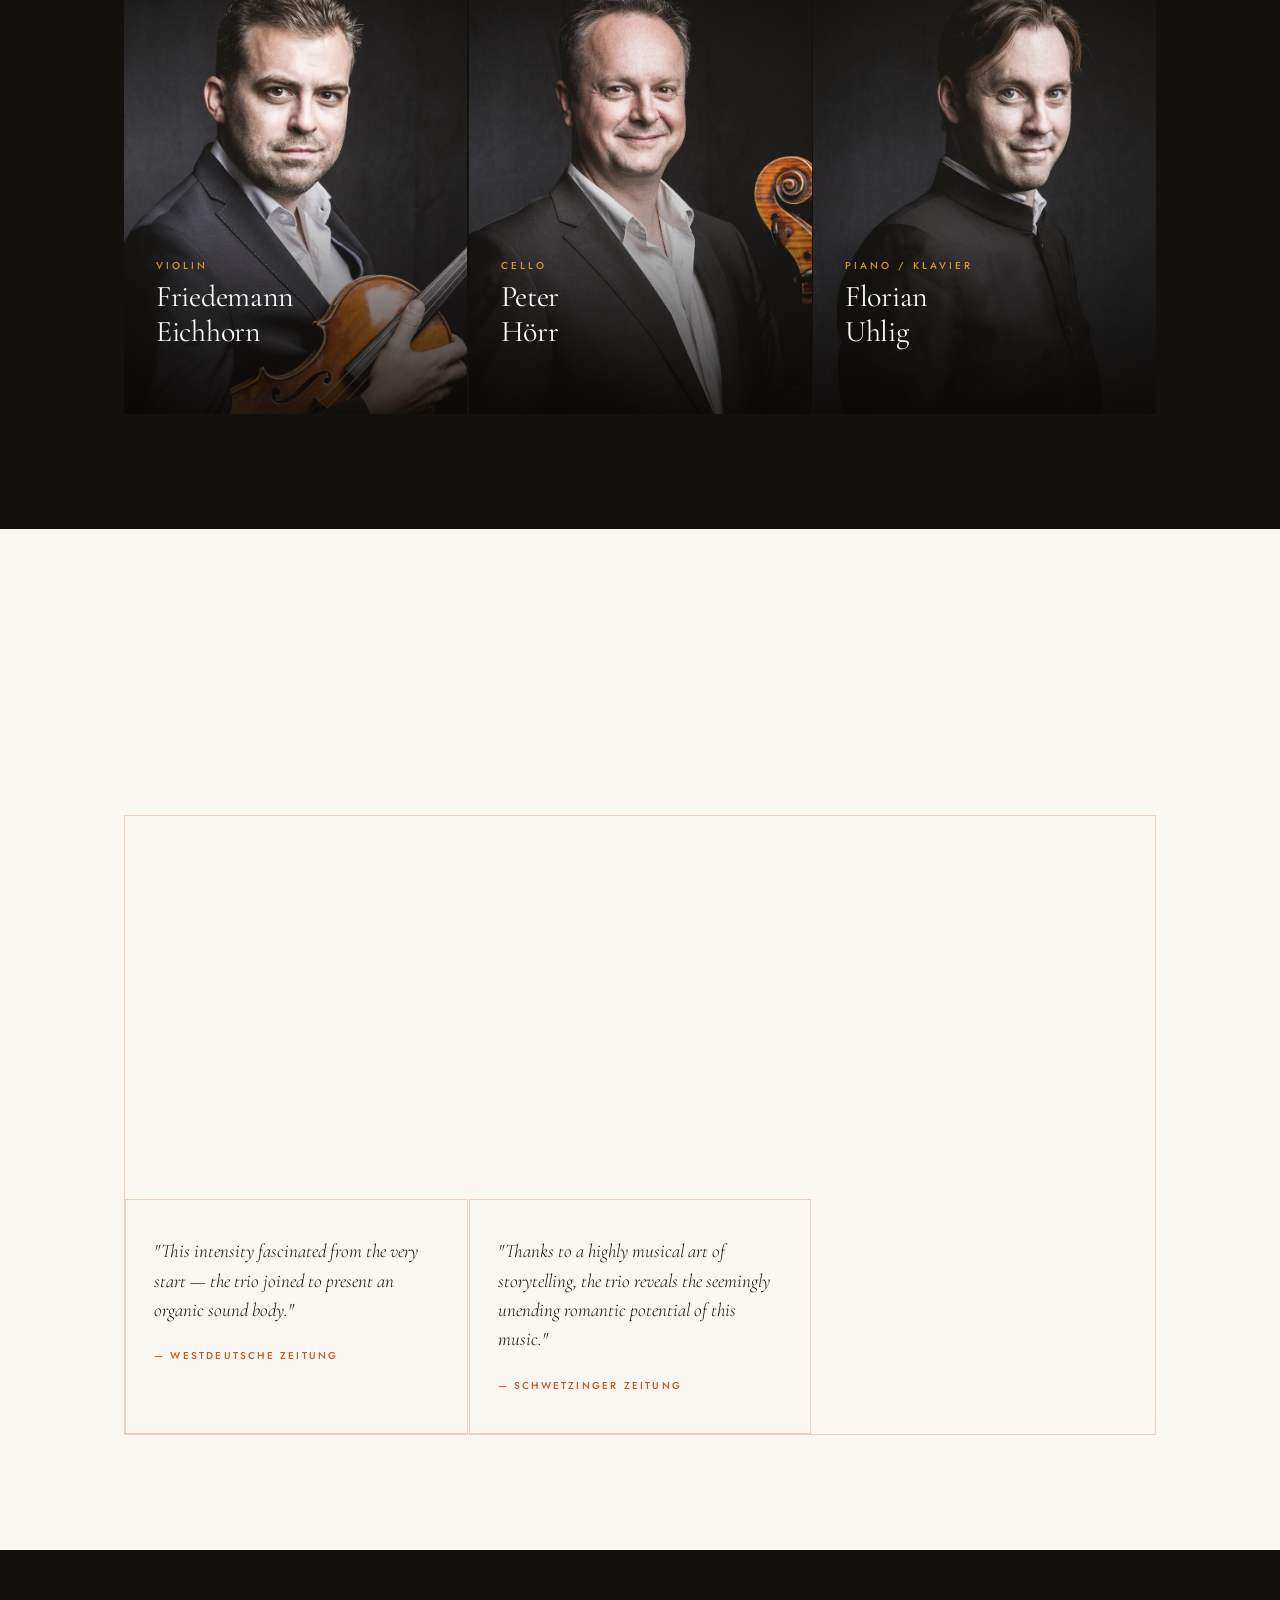
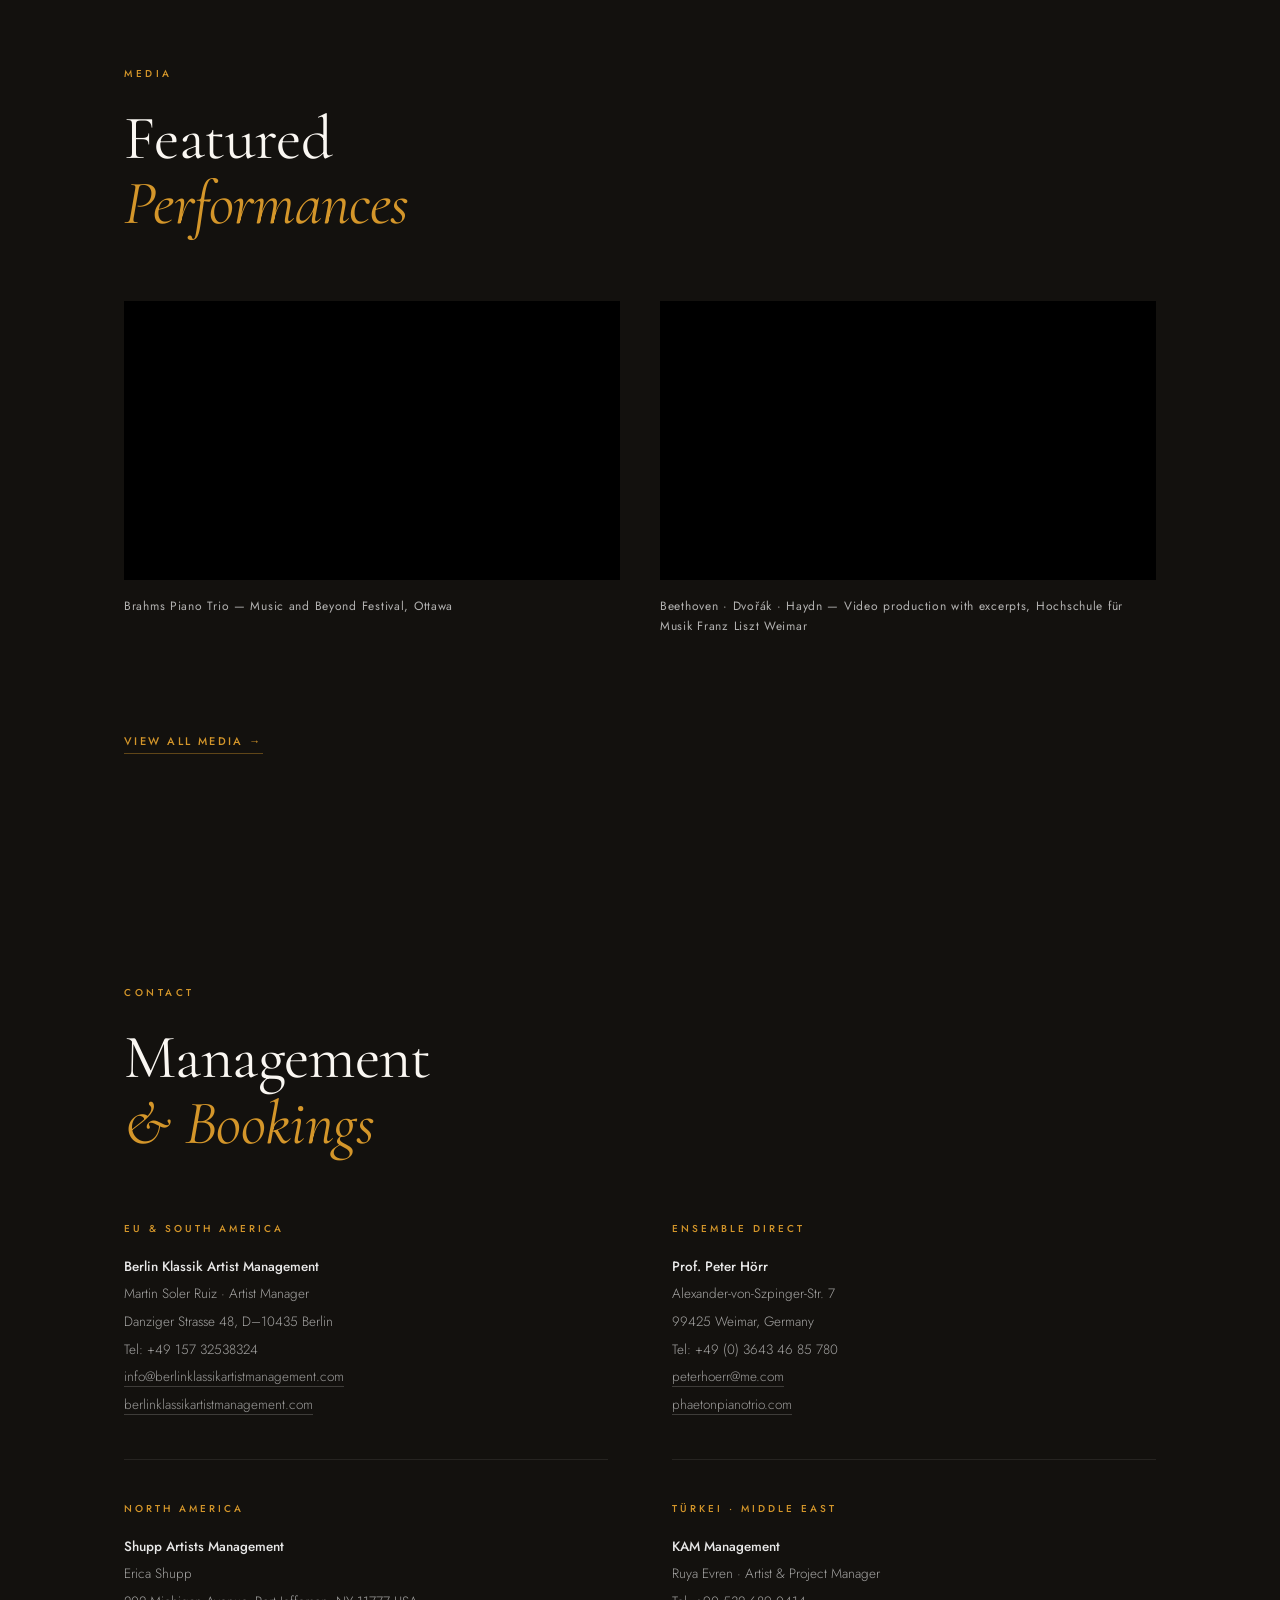
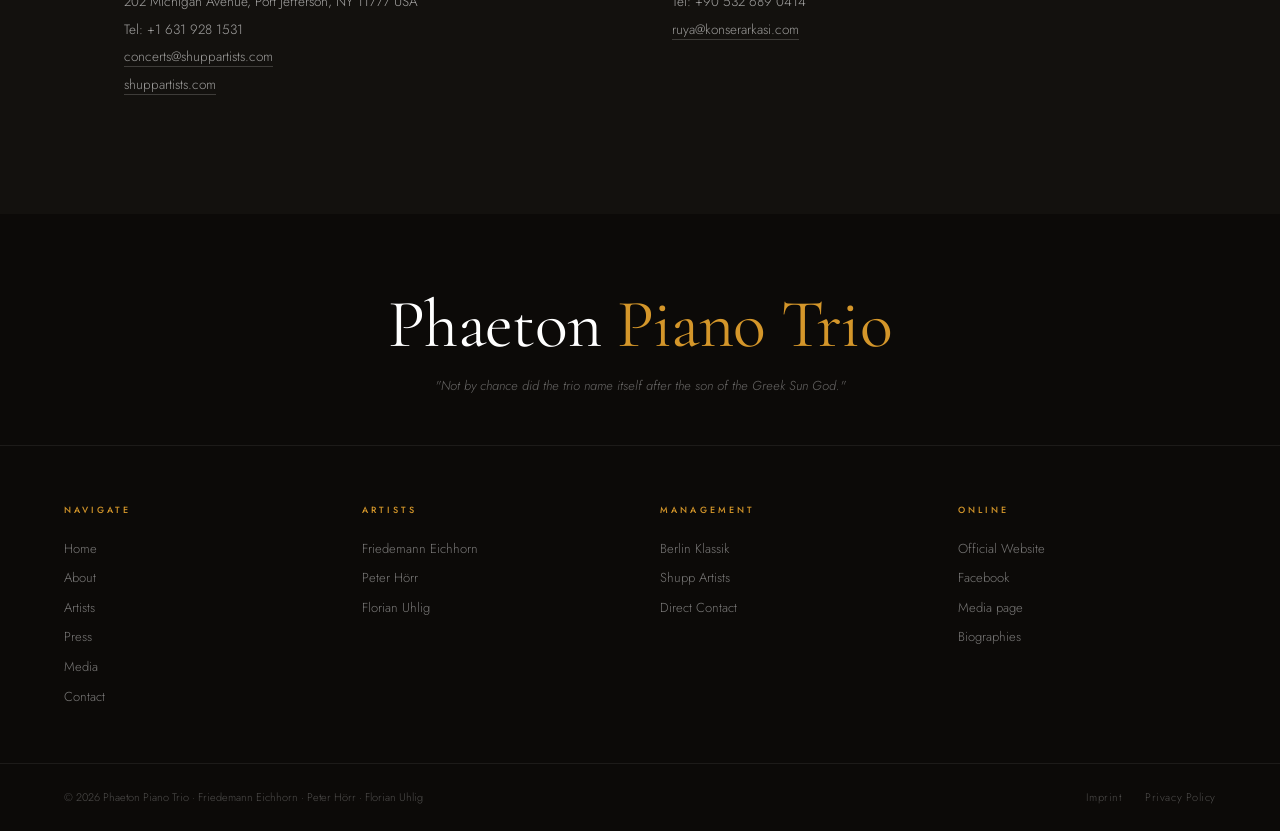
==== commit 8eef56a1: "Update trio biography (EN/DE) Updated the about section for the Phaeton Piano Trio with new text in " ====
--- a/index.html
+++ b/index.html
@@ -108,14 +108,16 @@
           <div class="label" data-reveal><span lang-en>About</span><span lang-de>Über uns</span></div>
           <h2 data-reveal><span lang-en>The Ensemble</span><span lang-de>Das Ensemble</span></h2>
           <div lang-en>
-            <p class="body-text" data-reveal>The Phaeton Piano Trio unites three top German artists of international standing — Friedemann Eichhorn on violin, Peter Hörr on cello, and Florian Uhlig on piano — to form one of the most exciting piano trios on the international concert scene.</p>
-            <p class="body-text" data-reveal>As soloists, the artists have been successfully touring the major stages throughout Europe, in Asia, and North and South America for more than twenty years. Based in Weimar, they bring a weight and seriousness to the great Romantic repertoire that does not stifle enjoyment.</p>
-            <p class="body-text" data-reveal>Their North American debut at the Library of Congress in 2020 — where Friedemann Eichhorn was given the honor of playing the Kreisler Guarneri del Gesù — was followed by acclaimed appearances at the Frick Collection in New York, Cleveland, Princeton, and across Canada. </p>
+            <p class="body-text" data-reveal>Since its founding in 2014, the Phaeton Piano Trio has earned an outstanding reputation on the international concert stage. The three longtime friends share a remarkable musical rapport, combining effortless virtuosity and an almost instinctive understanding with an interpretive freedom that makes each performance a unique musical experience.</p>
+            <p class="body-text" data-reveal>The Phaeton Piano Trio performs extensively throughout Europe, North and South America, and Asia. Its annual tours of the United States and Canada are a cornerstone of its international concert schedule, bringing the ensemble to prestigious concert series in cities such as New York, Washington, D.C., and Boston.</p>
+            <p class="body-text" data-reveal>The trio’s exceptionally wide-ranging repertoire spans the great masterpieces of the Classical and Romantic eras through contemporary music. A particular passion is the discovery of compelling works beyond the established canon. Compositions by Amanda Maier, Franz Berwald, Heinrich Noren, and Christian Sinding share the stage with music by Camille Saint-Saëns, Wolfgang Rihm, Alfred Schnittke, and Fazıl Say. By bringing familiar masterpieces into dialogue with unexpected discoveries, the trio creates programs rich in contrast, intriguing connections, and fresh perspectives.</p>
+            <p class="body-text" data-reveal>The lively exchange between the three musicians extends well beyond their performances. In their engaging and insightful introductions to the music, the three university professors combine scholarly expertise with personal enthusiasm and a finely tuned sense of humor. The result is a fresh and illuminating listening experience—immediate, thought-provoking, and infused with the same spirit of shared discovery that defines their music-making.</p>
           </div>
           <div lang-de>
-            <p class="body-text" data-reveal>Das Phaeton Piano Trio vereint drei herausragende deutsche Künstler von internationalem Rang — Friedemann Eichhorn an der Violine, Peter Hörr am Cello und Florian Uhlig am Klavier — zu einem der aufregendsten Klaviertrios der internationalen Konzertszene.</p>
-            <p class="body-text" data-reveal>Als Solisten sind die Künstler seit mehr als zwanzig Jahren erfolgreich auf den großen Bühnen in Europa, Asien sowie Nord- und Südamerika tätig. Mit Sitz in Weimar bringen sie dem großen romantischen Repertoire eine Tiefe und Ernsthaftigkeit entgegen, die dennoch ungetrübten Hörgenuss bereitet.</p>
-            <p class="body-text" data-reveal>Ihr nordamerikanisches Debüt an der Library of Congress 2020 — wo Friedemann Eichhorn die Ehre hatte, auf der Kreisler Guarneri del Gesù zu spielen — folgten umjubelte Auftritte in der Frick Collection in New York, Cleveland, Princeton und durch ganz Kanada. </p>
+            <p class="body-text" data-reveal>Seit seiner Gründung 2014 hat sich das Phaeton Piano Trio auf internationalen Konzertpodien einen herausragenden Ruf erworben. Das Zusammenspiel der drei langjährigen Freunde ist geprägt von virtuoser Souveränität, beinahe traumwandlerischer Verständigung und einer interpretatorischen Freiheit, die jede Aufführung zu einem unverwechselbaren musikalischen Erlebnis macht.</p>
+            <p class="body-text" data-reveal>Das Phaeton Piano Trio ist auf europäischen Konzertpodien ebenso präsent wie in Nord- und Südamerika und Asien. Einen festen Bestandteil seiner internationalen Konzerttätigkeit bilden die jährlichen Tourneen durch die USA und Kanada, die das Ensemble regelmäßig in renommierte Konzertreihen führen – unter anderem in New York, Washington und Boston.</p>
+            <p class="body-text" data-reveal>Sein außergewöhnlich breites Repertoire reicht von den Meisterwerken der Klassik und Romantik bis in die Gegenwart. Besondere Aufmerksamkeit gilt musikalischen Entdeckungen jenseits des gängigen Kanons: Werke von Amanda Maier, Franz Berwald, Heinrich Noren oder Christian Sinding stehen ebenso auf den Programmen wie Kompositionen von Camille Saint-Saëns, Wolfgang Rihm, Alfred Schnittke und Fazıl Say. Aus der Begegnung von Vertrautem und Unerwartetem entstehen Programme voller Kontraste, überraschender Bezüge und neuer Perspektiven.</p>
+            <p class="body-text" data-reveal>Der lebendige Dialog der drei Musiker reicht weit über das gemeinsame Spiel hinaus: In ihren ebenso kenntnisreichen wie unterhaltsamen Werkeinführungen verbinden die drei Hochschulprofessoren musikalischen Sachverstand mit persönlicher Begeisterung und feinem Humor. So eröffnen sie ihrem Publikum neue Zugänge zur Musik – unmittelbar, anregend und mit jener Freude am gemeinsamen Entdecken, die auch ihr Musizieren auszeichnet.</p>
           </div>
           <div data-reveal style="margin-top:2rem;">
             <a href="biography.html" class="btn btn--outline" style="color:var(--fire);border-color:var(--fire-border)">
--- a/style.css
+++ b/style.css
@@ -274,6 +274,10 @@
 .member-link { display: inline-block; margin-top: 0.8rem; font-size: 10px; font-weight: 500; letter-spacing: 0.2em; text-transform: uppercase; color: var(--amber); border-bottom: 1px solid rgba(212,150,42,0.4); padding-bottom: 2px; opacity: 0; transform: translateY(6px); transition: opacity 0.3s, transform 0.3s; }
 .member-card:hover .member-link { opacity: 1; transform: none; }
 
+/* Galería de fotos (media.html): todas las fotos son 3:2, se muestran sin recortar */
+.gallery-grid .member-card { aspect-ratio: 3/2; }
+.gallery-grid .member-card img { object-position: center; }
+
 /* ============================================================
    PRESS
 ============================================================ */
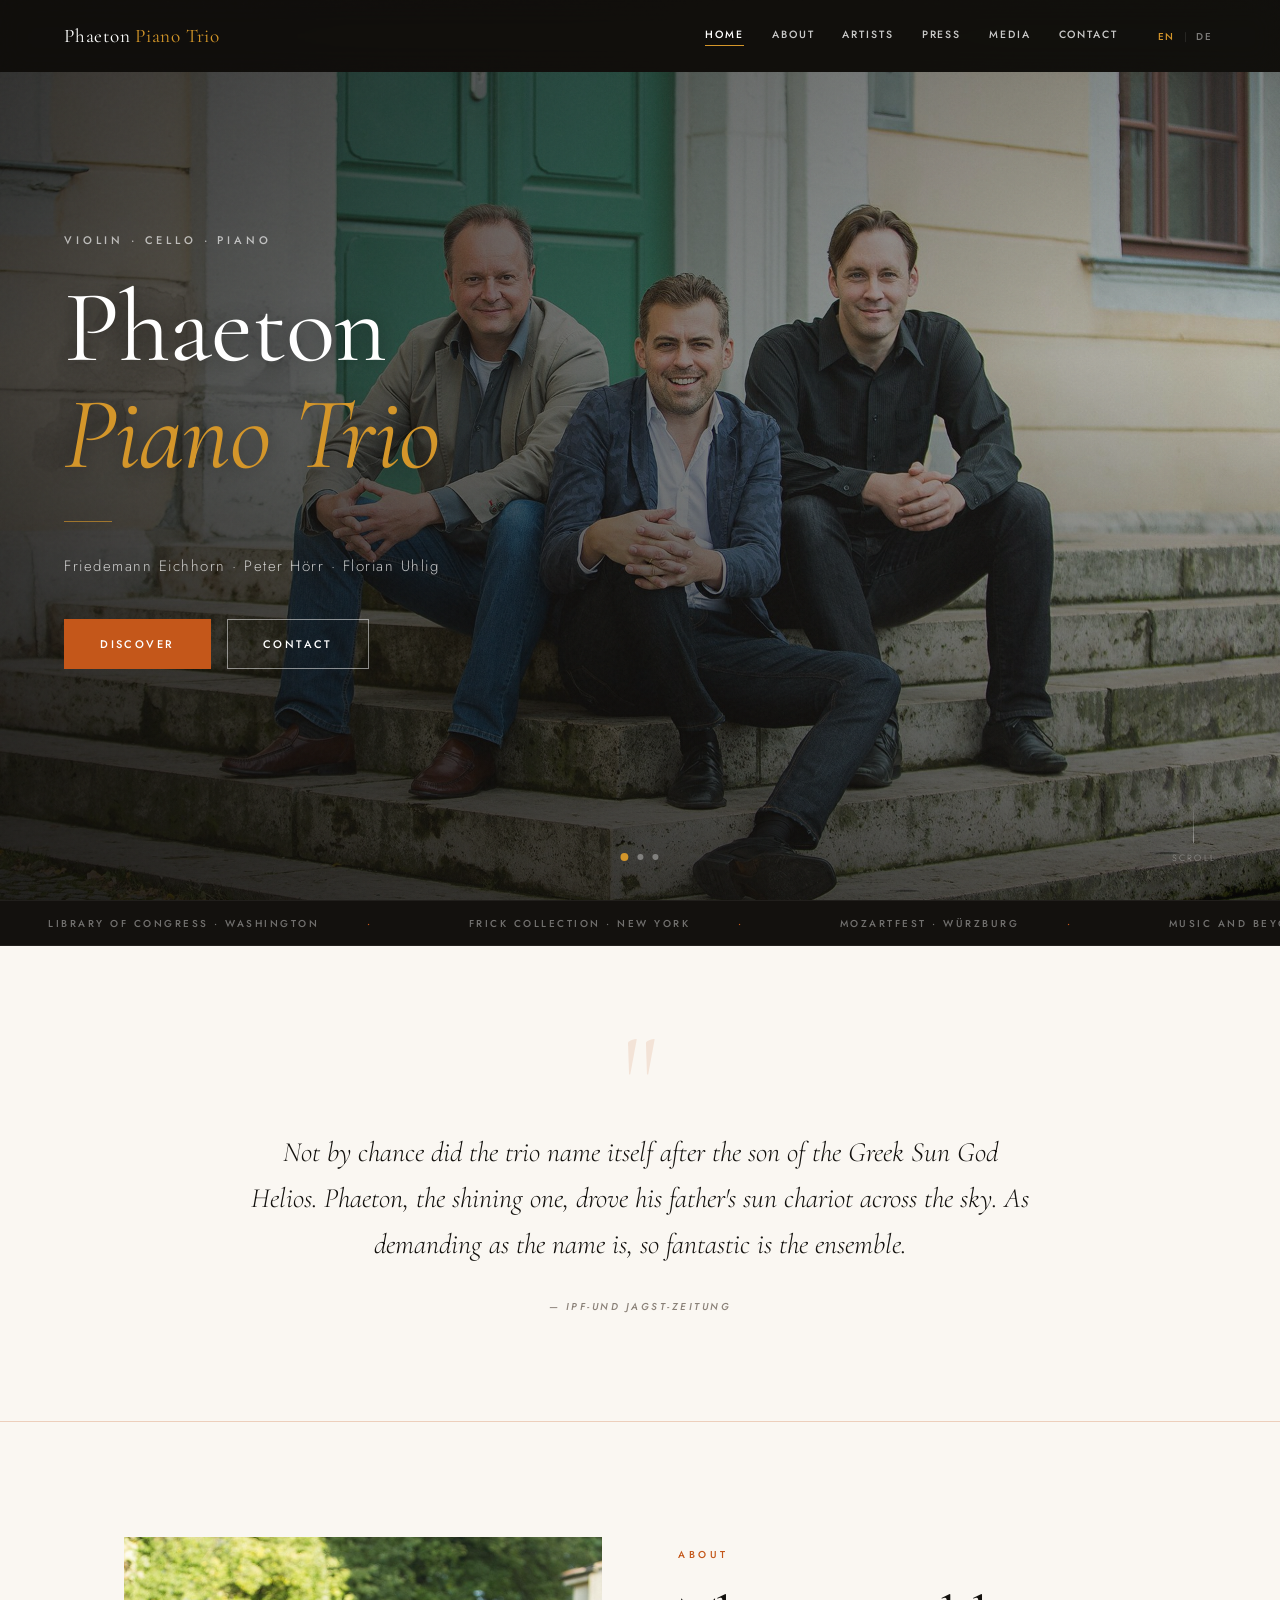
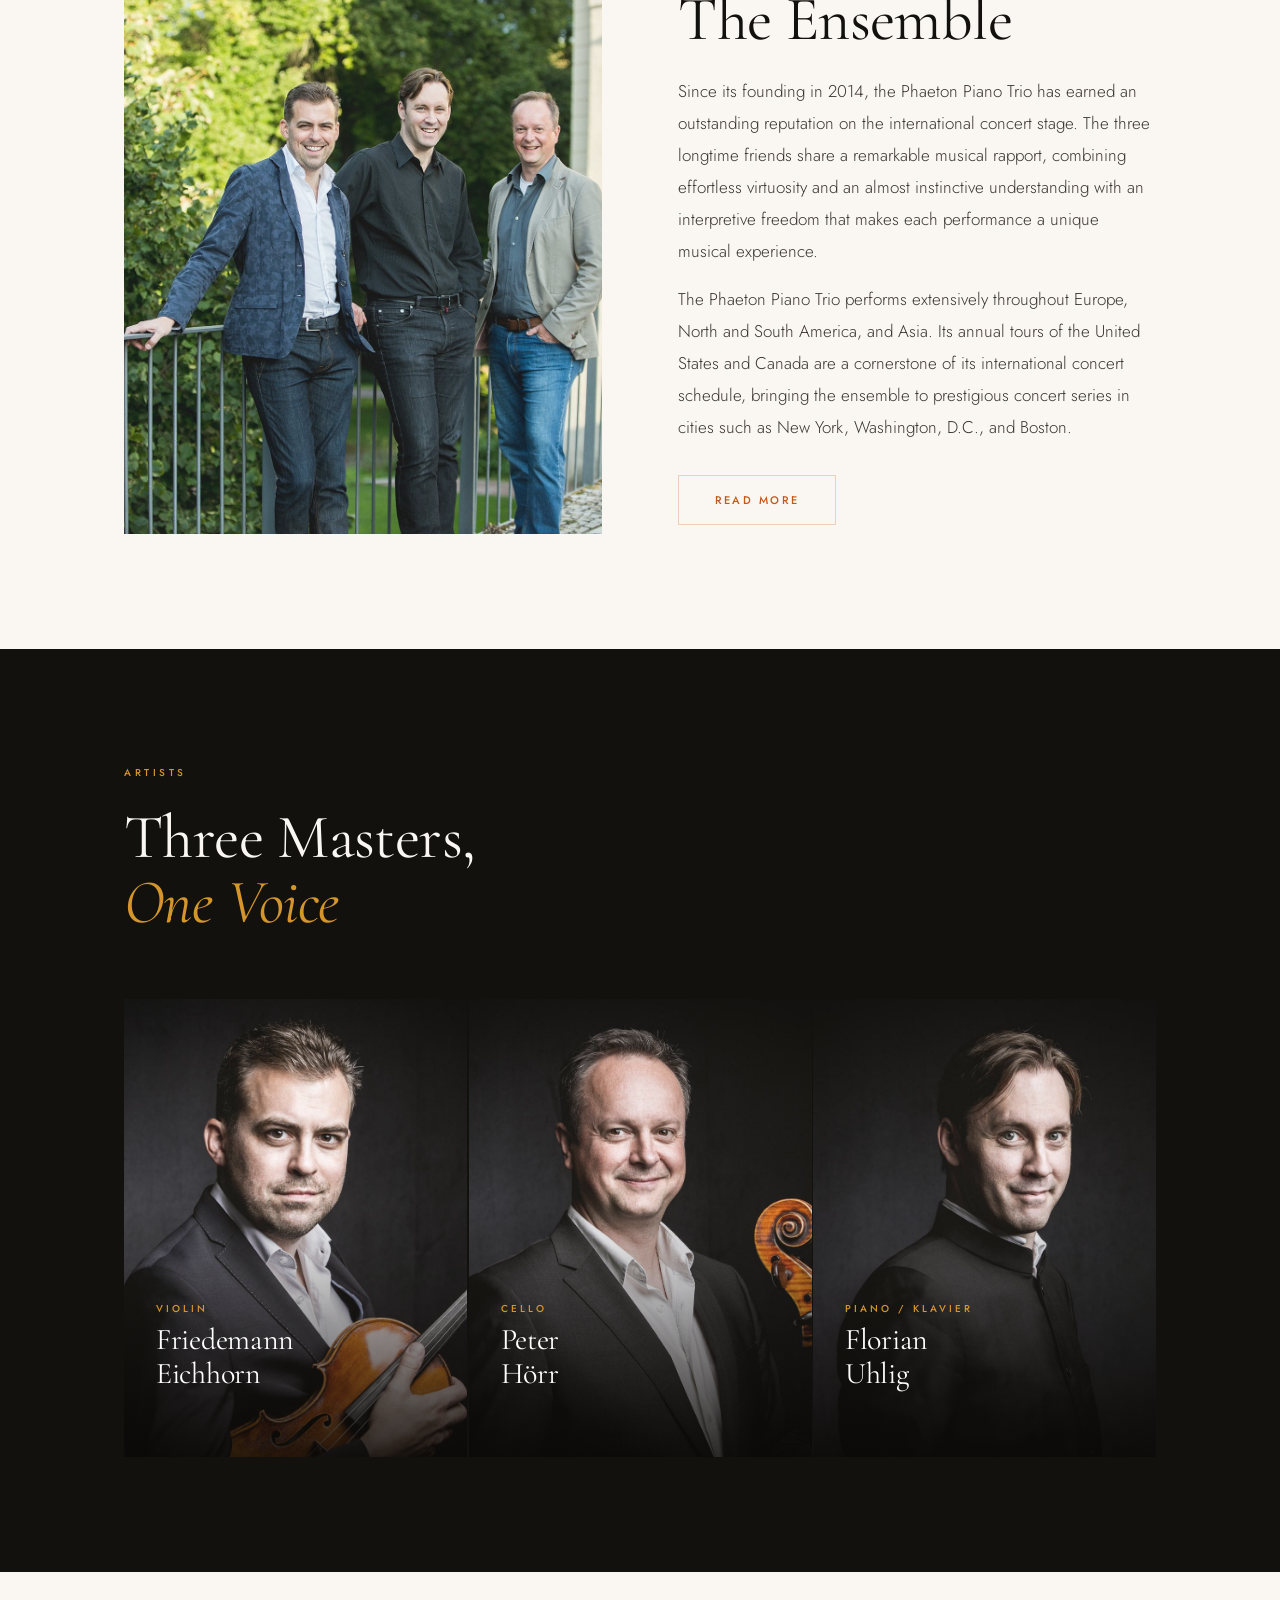
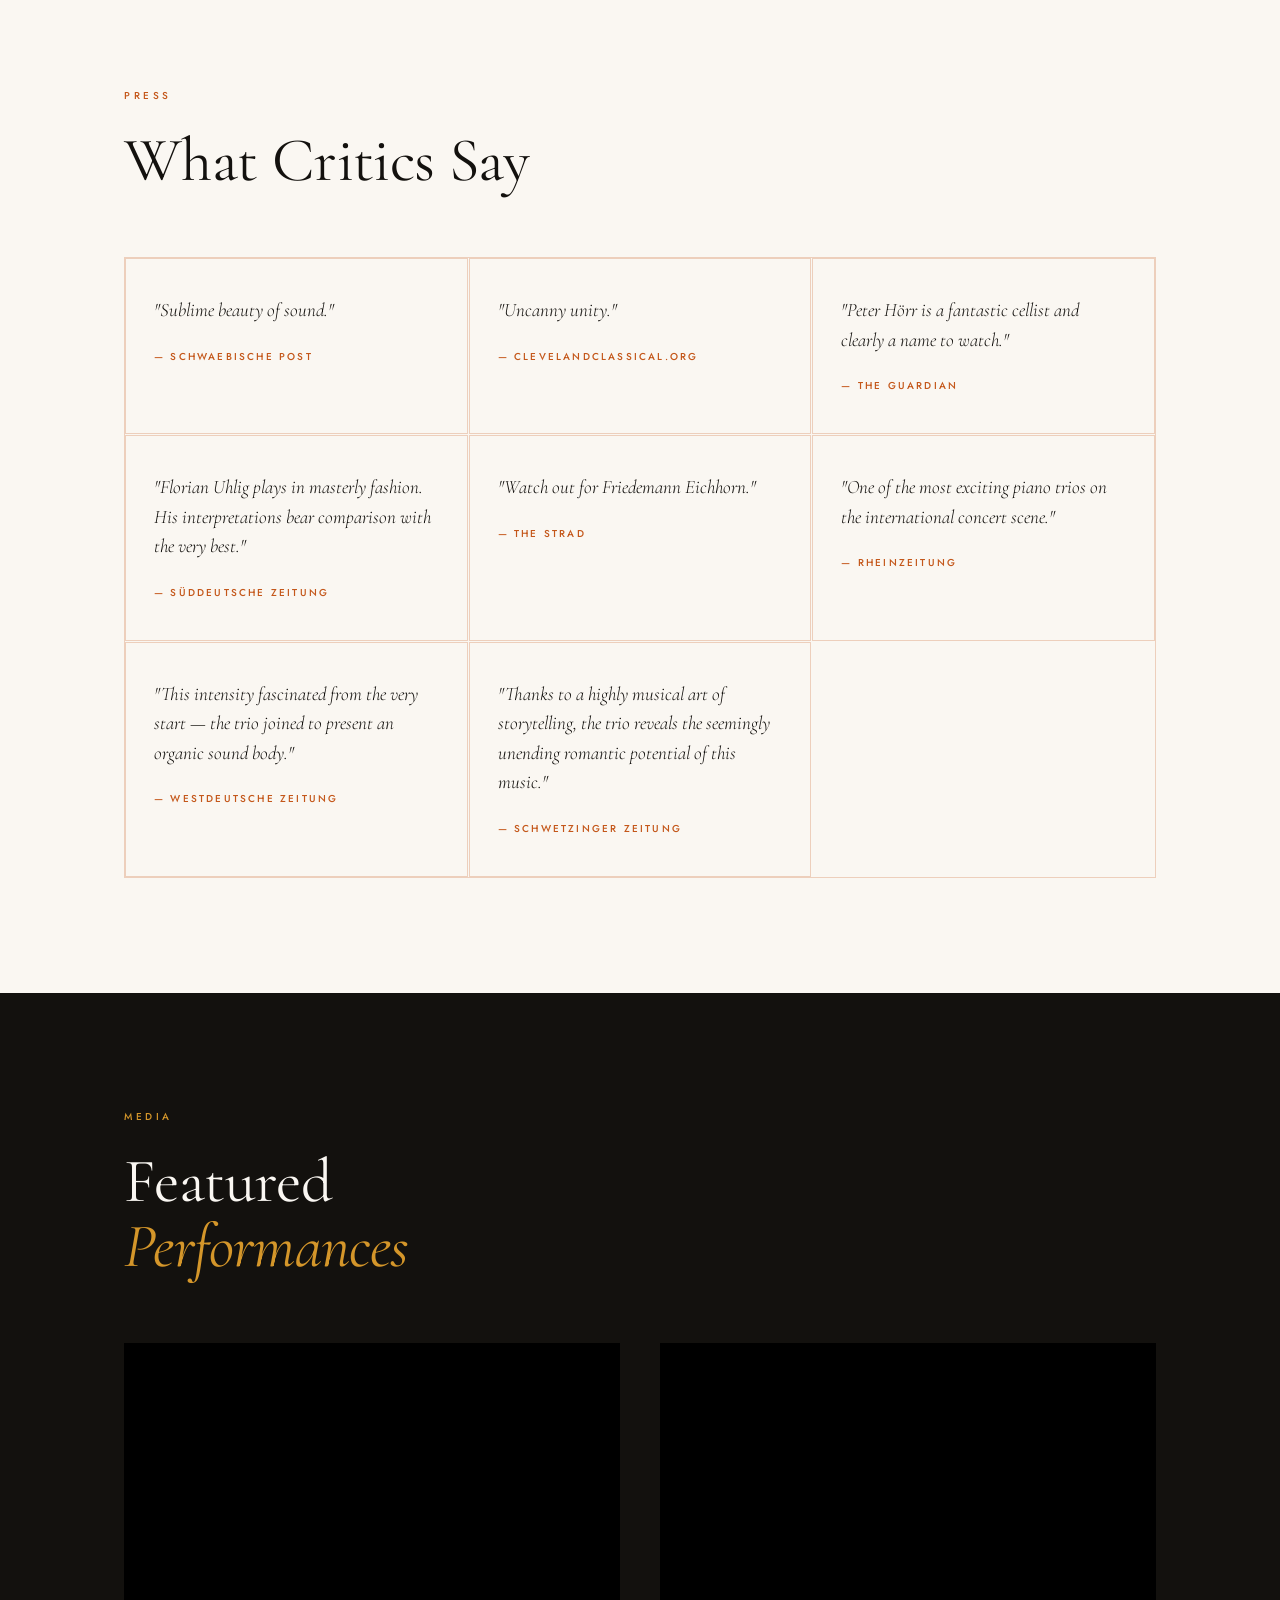
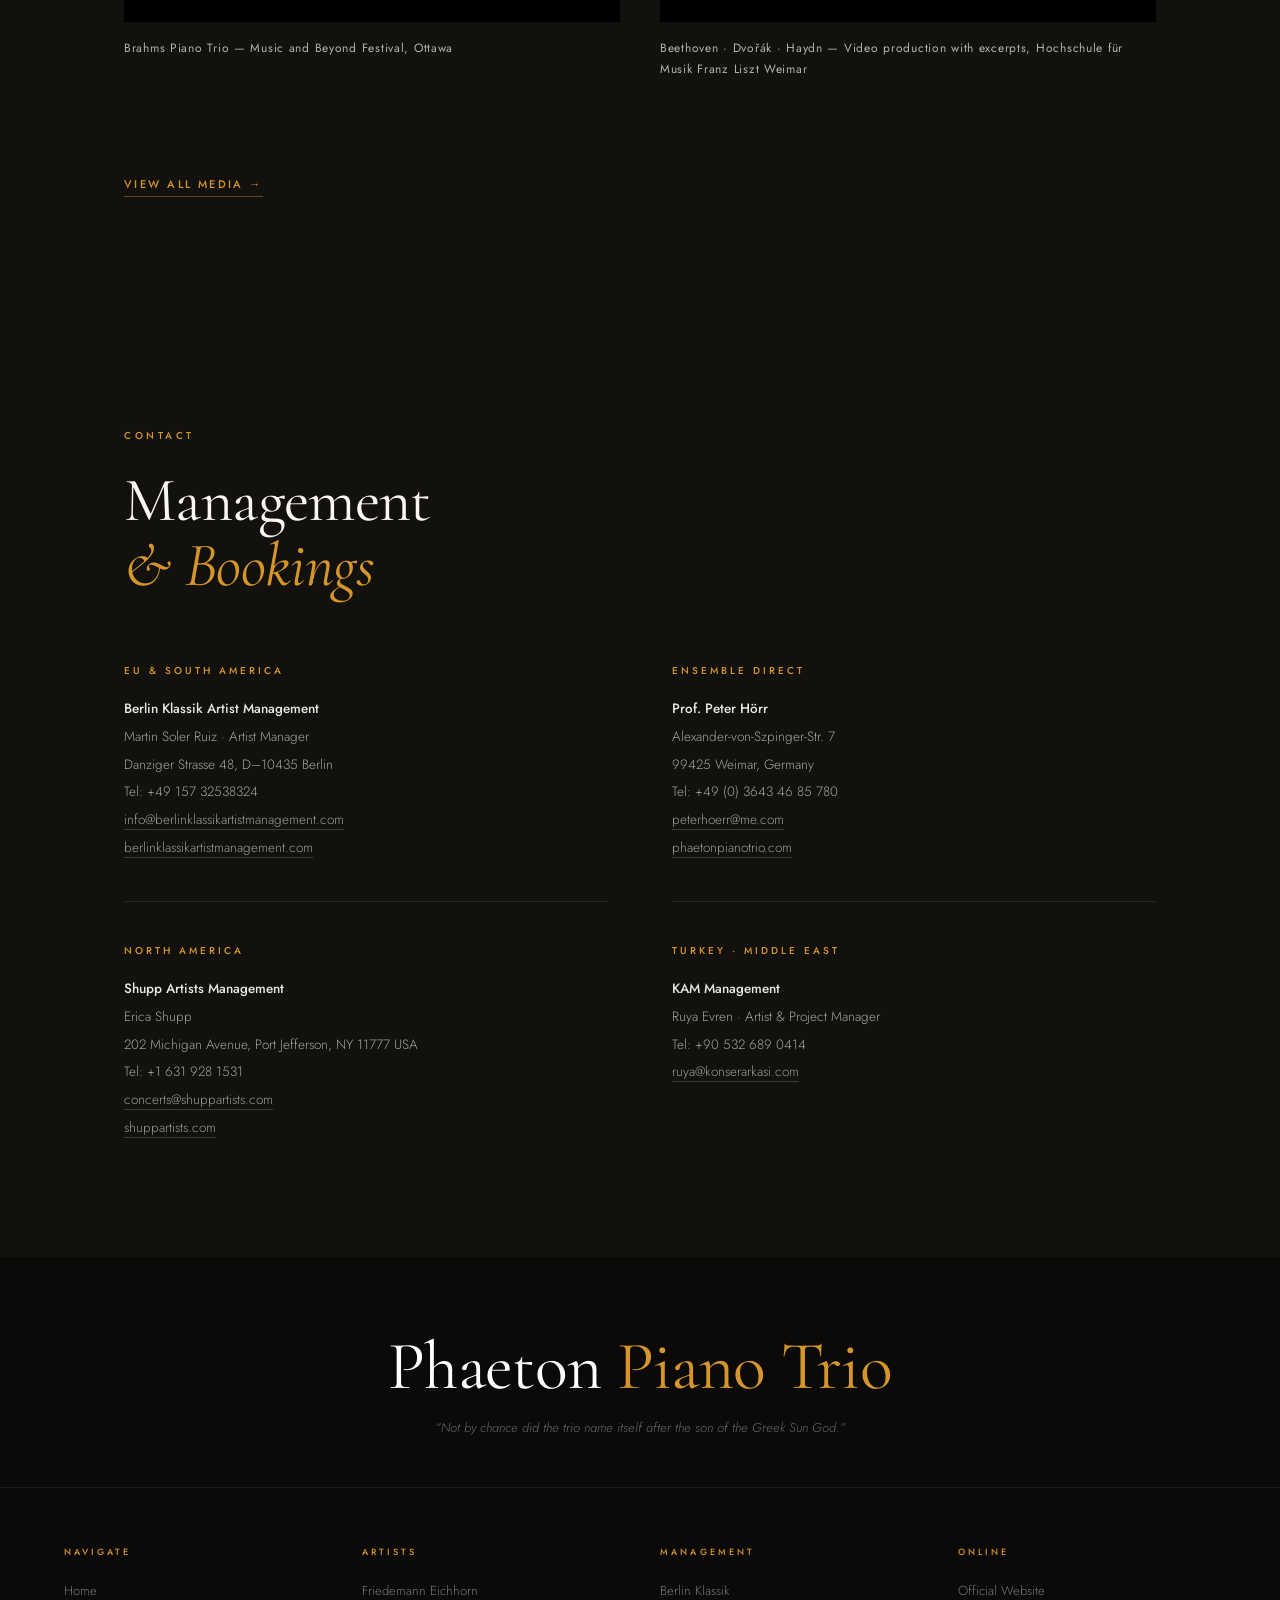
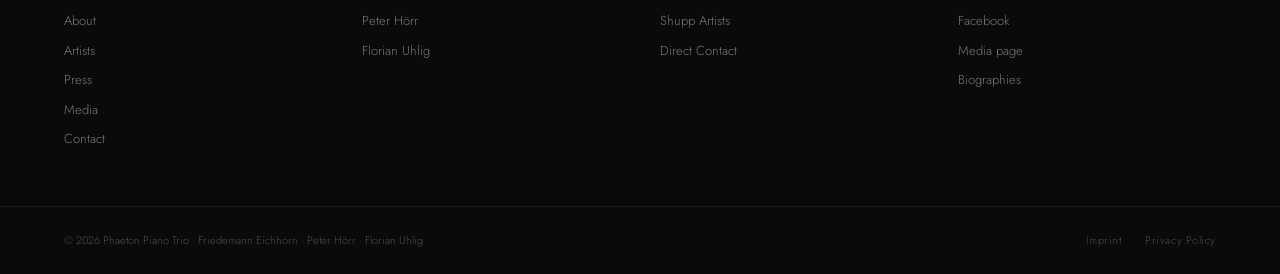
==== commit ba065b59: "Trio bio on Artists page with Read more teaser; favicon, Open Graph, DE footer tagline, Turkey label" ====
--- a/index.html
+++ b/index.html
@@ -5,6 +5,13 @@
   <meta name="viewport" content="width=device-width, initial-scale=1.0"/>
   <meta name="description" content="Phaeton Piano Trio — Friedemann Eichhorn, Peter Hörr, Florian Uhlig. One of the most exciting piano trios on the international concert scene."/>
   <title>Phaeton Piano Trio</title>
+  <link rel="icon" href="favicon.svg" type="image/svg+xml">
+  <meta property="og:type" content="website">
+  <meta property="og:site_name" content="Phaeton Piano Trio">
+  <meta property="og:title" content="Phaeton Piano Trio">
+  <meta property="og:description" content="Friedemann Eichhorn (violin), Peter Hörr (cello) and Florian Uhlig (piano) — one of the most exciting piano trios on the international concert scene.">
+  <meta property="og:image" content="images/phaeton-hero-1.jpg">
+  <meta name="twitter:card" content="summary_large_image">
   <link rel="preconnect" href="https://fonts.googleapis.com">
   <link rel="preconnect" href="https://fonts.gstatic.com" crossorigin>
   <link href="https://fonts.googleapis.com/css2?family=Cormorant+Garamond:ital,wght@0,300;0,400;0,500;1,300;1,400&family=Jost:wght@300;400;500&display=swap" rel="stylesheet">
@@ -110,18 +117,14 @@
           <div lang-en>
             <p class="body-text" data-reveal>Since its founding in 2014, the Phaeton Piano Trio has earned an outstanding reputation on the international concert stage. The three longtime friends share a remarkable musical rapport, combining effortless virtuosity and an almost instinctive understanding with an interpretive freedom that makes each performance a unique musical experience.</p>
             <p class="body-text" data-reveal>The Phaeton Piano Trio performs extensively throughout Europe, North and South America, and Asia. Its annual tours of the United States and Canada are a cornerstone of its international concert schedule, bringing the ensemble to prestigious concert series in cities such as New York, Washington, D.C., and Boston.</p>
-            <p class="body-text" data-reveal>The trio’s exceptionally wide-ranging repertoire spans the great masterpieces of the Classical and Romantic eras through contemporary music. A particular passion is the discovery of compelling works beyond the established canon. Compositions by Amanda Maier, Franz Berwald, Heinrich Noren, and Christian Sinding share the stage with music by Camille Saint-Saëns, Wolfgang Rihm, Alfred Schnittke, and Fazıl Say. By bringing familiar masterpieces into dialogue with unexpected discoveries, the trio creates programs rich in contrast, intriguing connections, and fresh perspectives.</p>
-            <p class="body-text" data-reveal>The lively exchange between the three musicians extends well beyond their performances. In their engaging and insightful introductions to the music, the three university professors combine scholarly expertise with personal enthusiasm and a finely tuned sense of humor. The result is a fresh and illuminating listening experience—immediate, thought-provoking, and infused with the same spirit of shared discovery that defines their music-making.</p>
           </div>
           <div lang-de>
             <p class="body-text" data-reveal>Seit seiner Gründung 2014 hat sich das Phaeton Piano Trio auf internationalen Konzertpodien einen herausragenden Ruf erworben. Das Zusammenspiel der drei langjährigen Freunde ist geprägt von virtuoser Souveränität, beinahe traumwandlerischer Verständigung und einer interpretatorischen Freiheit, die jede Aufführung zu einem unverwechselbaren musikalischen Erlebnis macht.</p>
             <p class="body-text" data-reveal>Das Phaeton Piano Trio ist auf europäischen Konzertpodien ebenso präsent wie in Nord- und Südamerika und Asien. Einen festen Bestandteil seiner internationalen Konzerttätigkeit bilden die jährlichen Tourneen durch die USA und Kanada, die das Ensemble regelmäßig in renommierte Konzertreihen führen – unter anderem in New York, Washington und Boston.</p>
-            <p class="body-text" data-reveal>Sein außergewöhnlich breites Repertoire reicht von den Meisterwerken der Klassik und Romantik bis in die Gegenwart. Besondere Aufmerksamkeit gilt musikalischen Entdeckungen jenseits des gängigen Kanons: Werke von Amanda Maier, Franz Berwald, Heinrich Noren oder Christian Sinding stehen ebenso auf den Programmen wie Kompositionen von Camille Saint-Saëns, Wolfgang Rihm, Alfred Schnittke und Fazıl Say. Aus der Begegnung von Vertrautem und Unerwartetem entstehen Programme voller Kontraste, überraschender Bezüge und neuer Perspektiven.</p>
-            <p class="body-text" data-reveal>Der lebendige Dialog der drei Musiker reicht weit über das gemeinsame Spiel hinaus: In ihren ebenso kenntnisreichen wie unterhaltsamen Werkeinführungen verbinden die drei Hochschulprofessoren musikalischen Sachverstand mit persönlicher Begeisterung und feinem Humor. So eröffnen sie ihrem Publikum neue Zugänge zur Musik – unmittelbar, anregend und mit jener Freude am gemeinsamen Entdecken, die auch ihr Musizieren auszeichnet.</p>
           </div>
           <div data-reveal style="margin-top:2rem;">
-            <a href="biography.html" class="btn btn--outline" style="color:var(--fire);border-color:var(--fire-border)">
-              <span lang-en>Read Biographies</span><span lang-de>Biografien lesen</span>
+            <a href="biography.html#trio" class="btn btn--outline" style="color:var(--fire);border-color:var(--fire-border)">
+              <span lang-en>Read more</span><span lang-de>Weiterlesen</span>
             </a>
           </div>
         </div>
@@ -224,7 +227,7 @@
             <p><strong>Prof. Peter Hörr</strong><br>Alexander-von-Szpinger-Str. 7<br>99425 Weimar, Germany<br>Tel: +49 (0) 3643 46 85 780<br><a href="mailto:peterhoerr@me.com">peterhoerr@me.com</a><br><a href="https://www.phaetonpianotrio.com/en/" target="_blank" rel="noopener">phaetonpianotrio.com</a></p>
           </div>
           <div class="agency" data-reveal>
-            <div class="agency-name">Türkei · <span lang-en>Middle East</span><span lang-de>Naher Osten</span></div>
+            <div class="agency-name"><span lang-en>Turkey · Middle East</span><span lang-de>Türkei · Naher Osten</span></div>
             <p><strong>KAM Management</strong><br>Ruya Evren · Artist &amp; Project Manager<br>Tel: +90 532 689 0414<br><a href="mailto:ruya@konserarkasi.com">ruya@konserarkasi.com</a></p>
           </div>
         </div>
@@ -235,7 +238,7 @@
   <footer class="footer">
     <div class="footer-top">
       <div class="footer-name">Phaeton <span>Piano Trio</span></div>
-      <p class="footer-tagline">"Not by chance did the trio name itself after the son of the Greek Sun God."</p>
+      <p class="footer-tagline"><span lang-en>“Not by chance did the trio name itself after the son of the Greek Sun God.”</span><span lang-de>„Nicht von ungefähr hat sich das Trio nach dem Sohn des griechischen Sonnengottes benannt.“</span></p>
     </div>
     <div class="footer-mid">
       <div class="footer-col">
--- a/style.css
+++ b/style.css
@@ -356,6 +356,7 @@
 .bio-text h3 { font-family: var(--serif); font-size: clamp(26px, 3.5vw, 48px); margin-bottom: 0.3rem; color: var(--ink); }
 .bio-text .instrument-tag { font-size: 10px; font-weight: 500; letter-spacing: 0.3em; text-transform: uppercase; color: var(--fire); margin-bottom: 2rem; display: block; }
 .bio-text p { color: var(--ink-mid); font-size: clamp(14px, 1.3vw, 16px); line-height: 1.9; }
+.bio-image--group img { aspect-ratio: 1/1; object-position: 50% 60%; }
 
 .media-section-title { font-family: var(--serif); font-size: clamp(22px, 3vw, 38px); color: var(--ink); margin-bottom: 2.5rem; padding-bottom: 1rem; border-bottom: 1px solid var(--fire-border); }
 .media-section + .media-section { margin-top: clamp(4rem, 7vw, 7rem); }
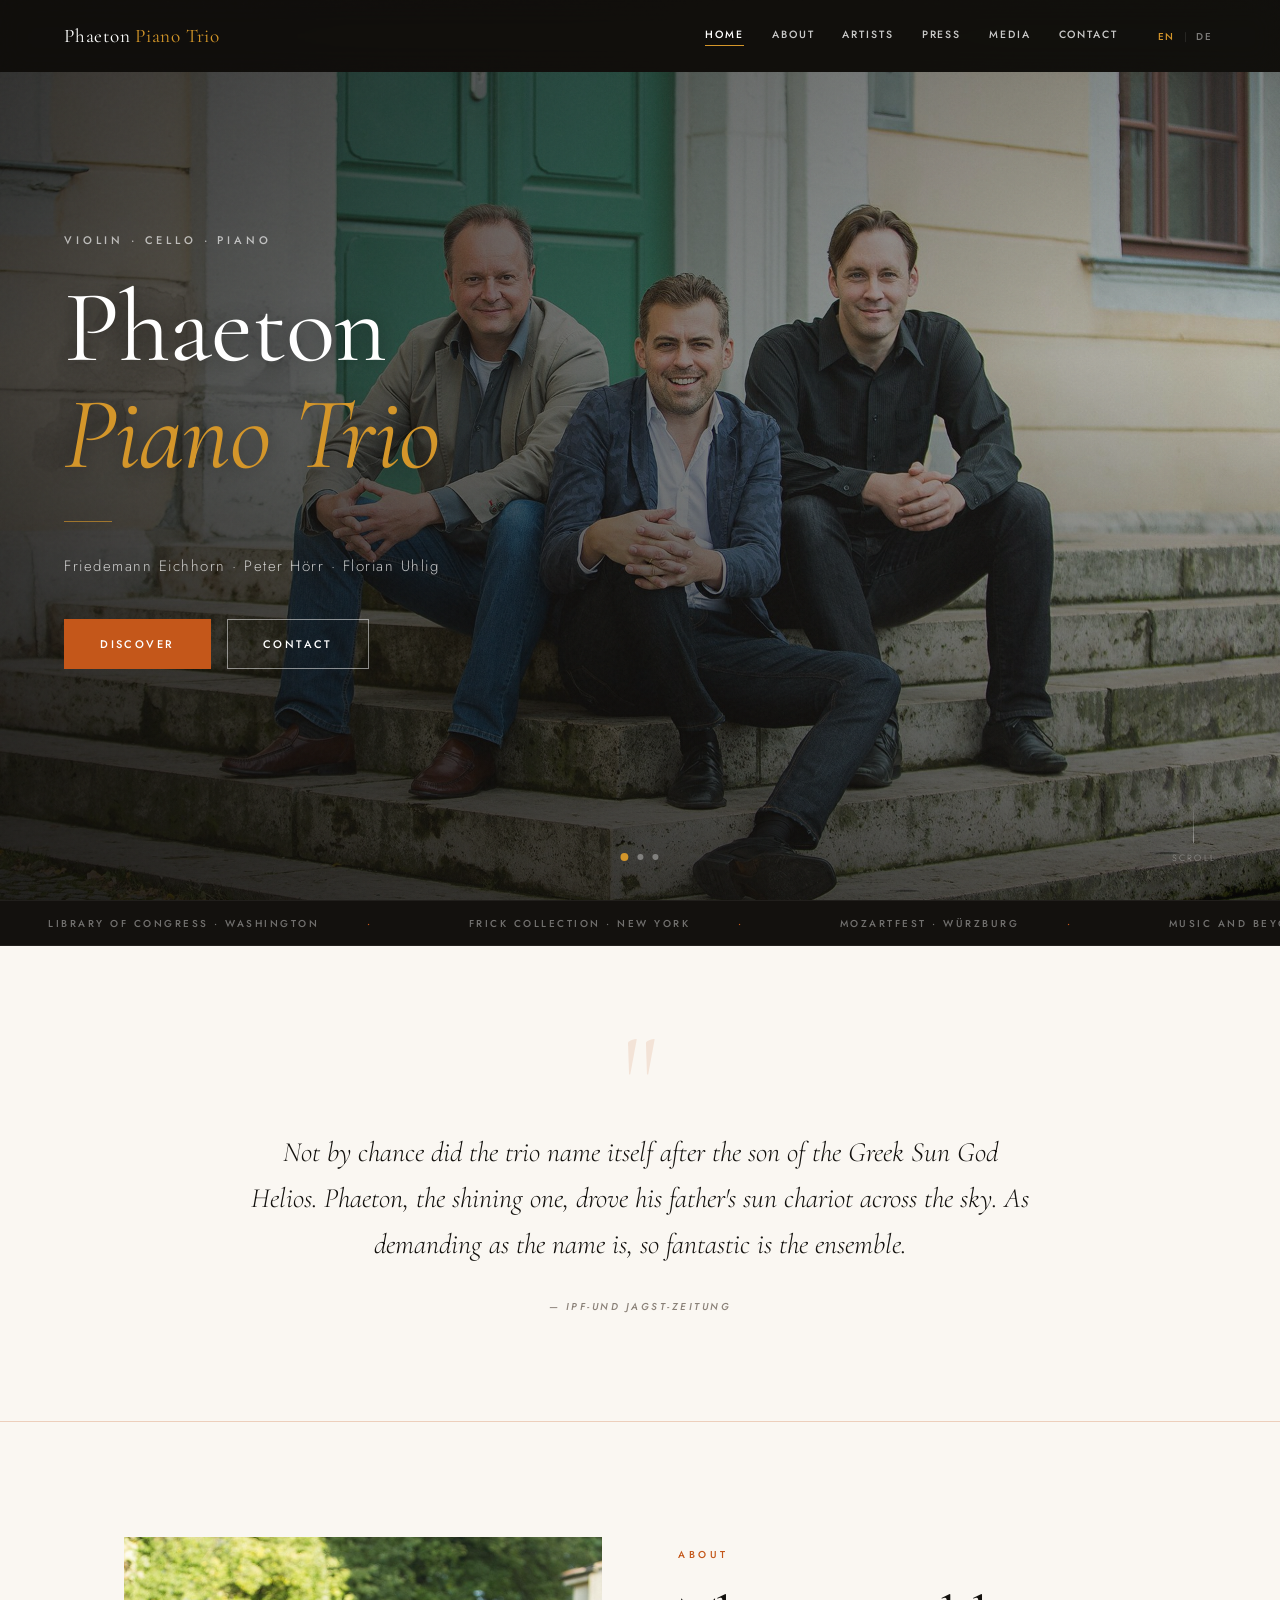
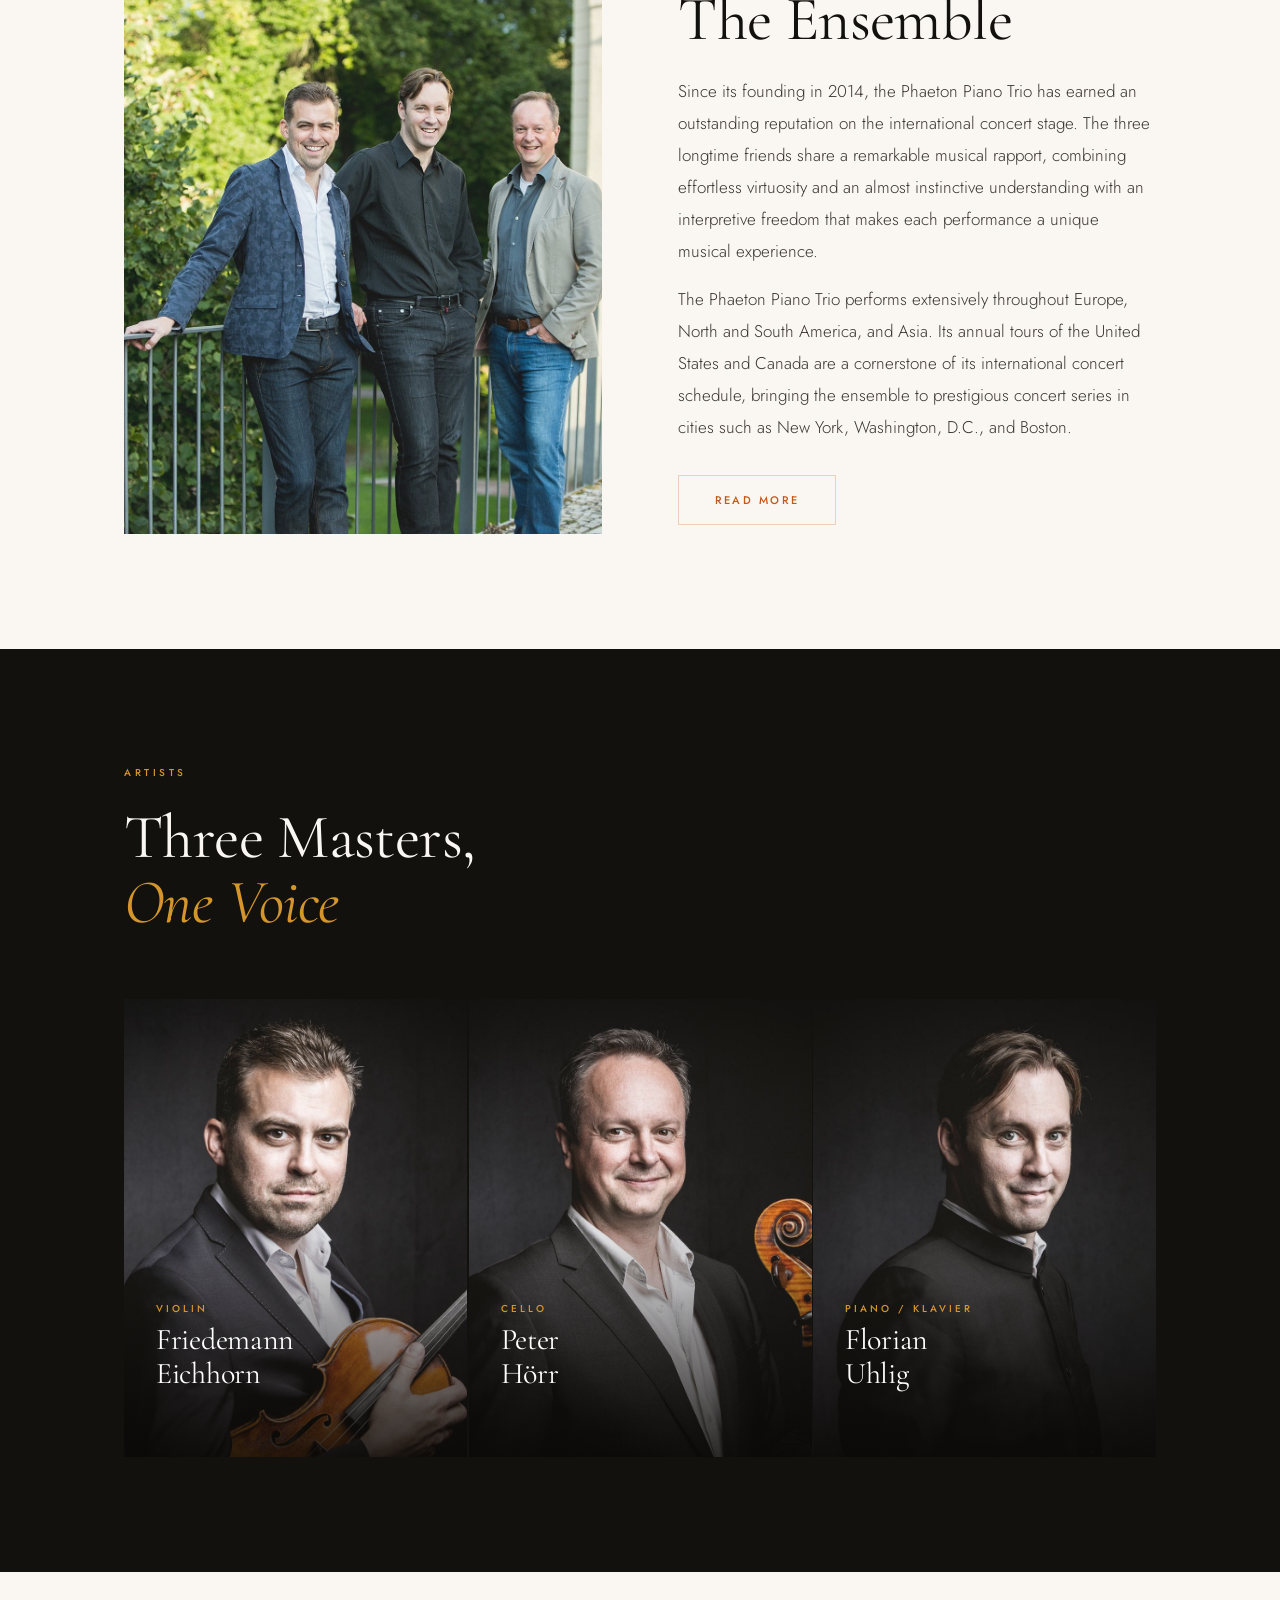
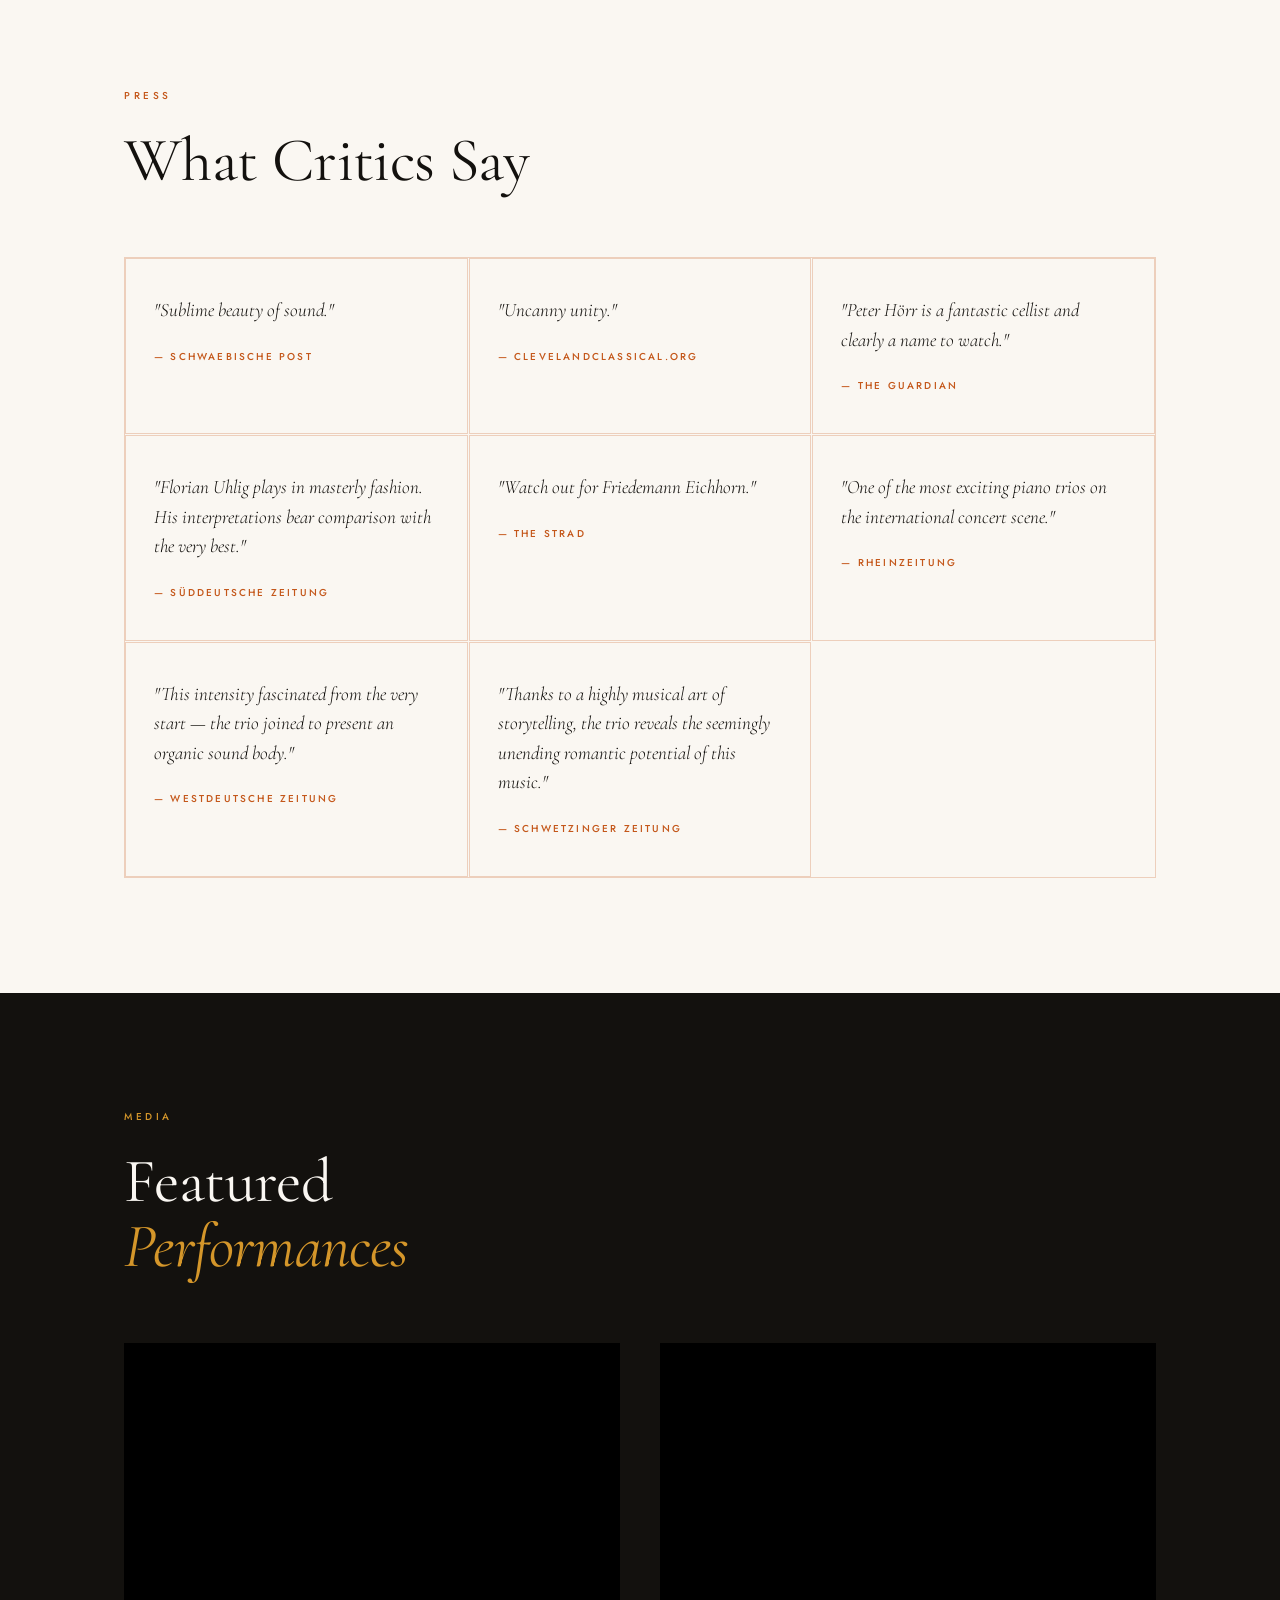
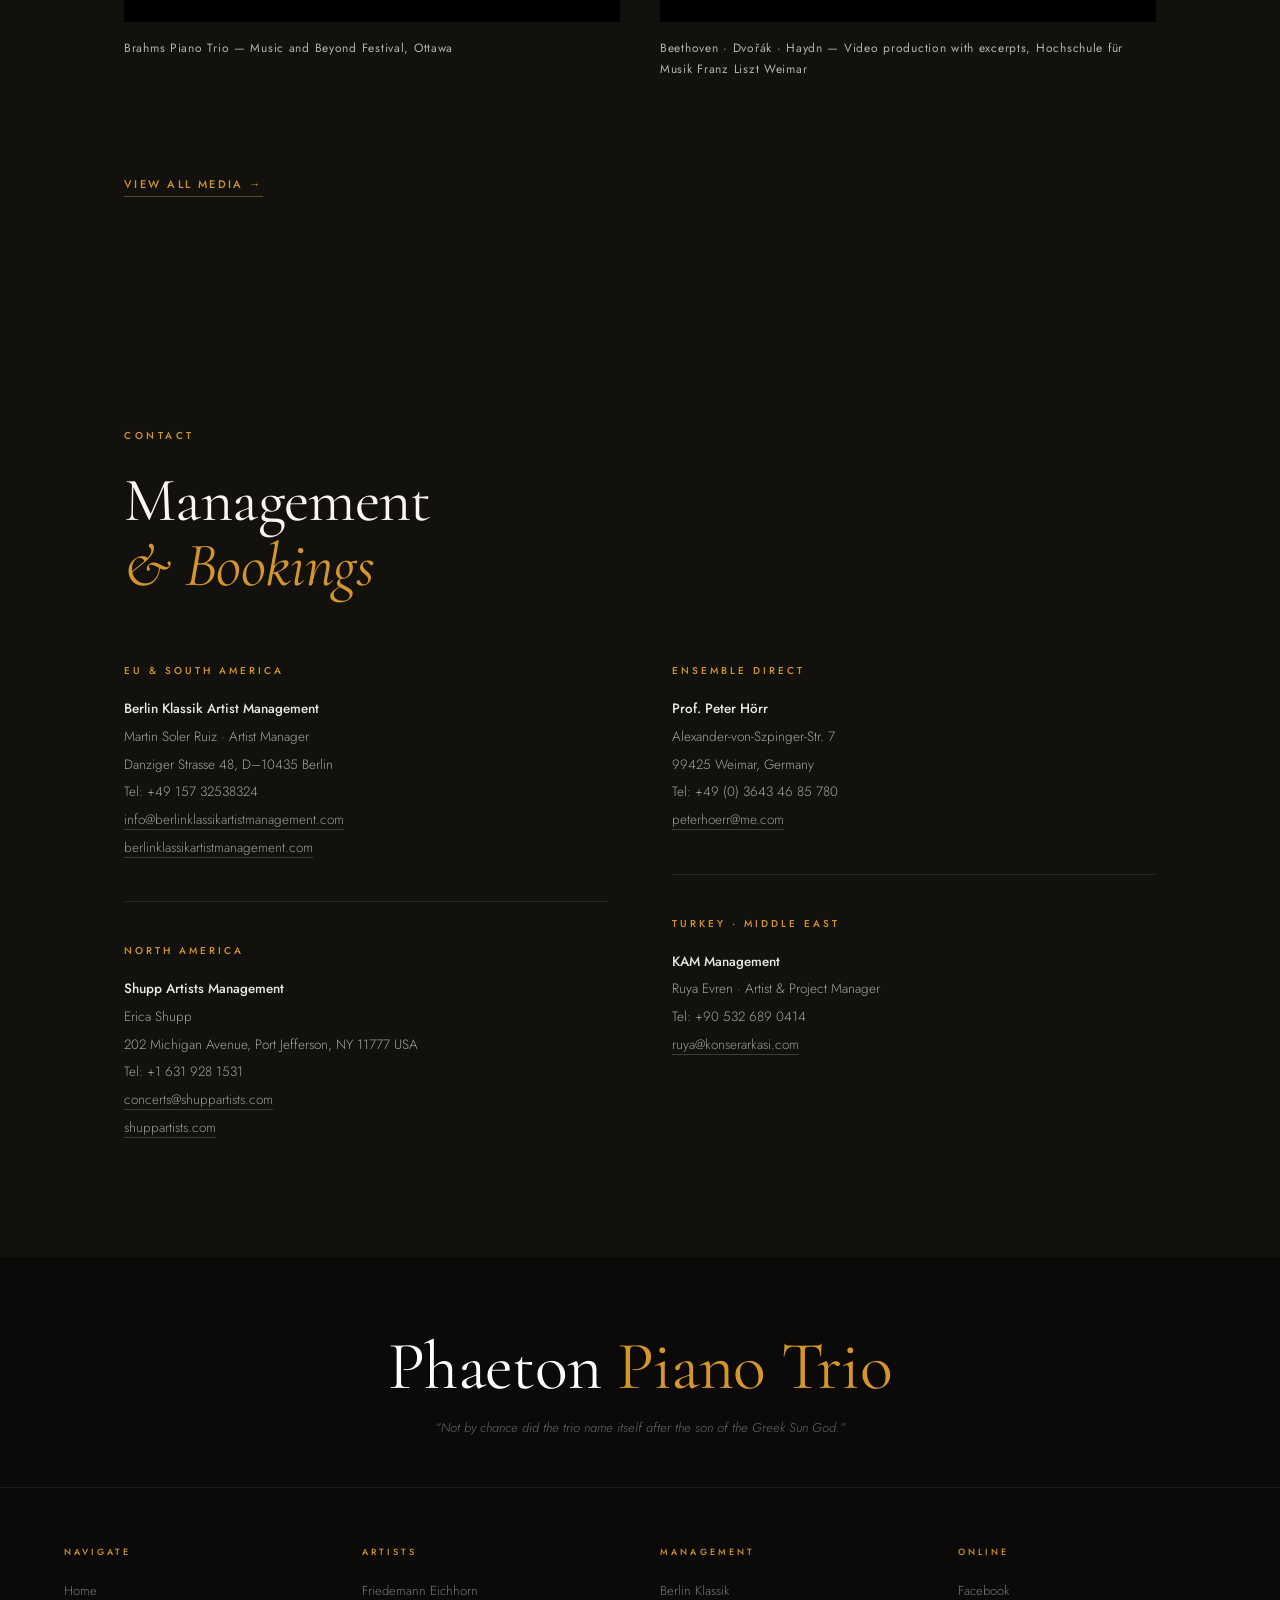
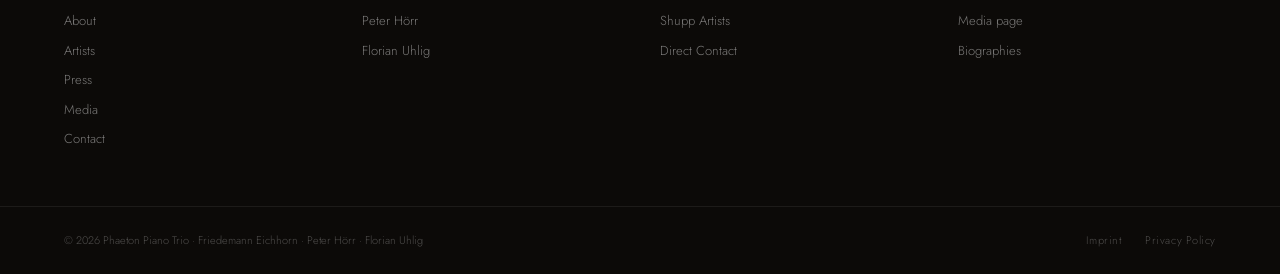
==== commit 158a50fc: "Absolute og:image, anchor offset, remove dead /en/ links" ====
--- a/index.html
+++ b/index.html
@@ -10,7 +10,8 @@
   <meta property="og:site_name" content="Phaeton Piano Trio">
   <meta property="og:title" content="Phaeton Piano Trio">
   <meta property="og:description" content="Friedemann Eichhorn (violin), Peter Hörr (cello) and Florian Uhlig (piano) — one of the most exciting piano trios on the international concert scene.">
-  <meta property="og:image" content="images/phaeton-hero-1.jpg">
+  <meta property="og:url" content="https://phaetonpianotrio.com/">
+  <meta property="og:image" content="https://phaetonpianotrio.com/images/phaeton-hero-1.jpg">
   <meta name="twitter:card" content="summary_large_image">
   <link rel="preconnect" href="https://fonts.googleapis.com">
   <link rel="preconnect" href="https://fonts.gstatic.com" crossorigin>
@@ -224,7 +225,7 @@
         <div>
           <div class="agency" data-reveal>
             <div class="agency-name"><span lang-en>Ensemble Direct</span><span lang-de>Direktkontakt</span></div>
-            <p><strong>Prof. Peter Hörr</strong><br>Alexander-von-Szpinger-Str. 7<br>99425 Weimar, Germany<br>Tel: +49 (0) 3643 46 85 780<br><a href="mailto:peterhoerr@me.com">peterhoerr@me.com</a><br><a href="https://www.phaetonpianotrio.com/en/" target="_blank" rel="noopener">phaetonpianotrio.com</a></p>
+            <p><strong>Prof. Peter Hörr</strong><br>Alexander-von-Szpinger-Str. 7<br>99425 Weimar, Germany<br>Tel: +49 (0) 3643 46 85 780<br><a href="mailto:peterhoerr@me.com">peterhoerr@me.com</a></p>
           </div>
           <div class="agency" data-reveal>
             <div class="agency-name"><span lang-en>Turkey · Middle East</span><span lang-de>Türkei · Naher Osten</span></div>
@@ -264,7 +265,6 @@
       </div>
       <div class="footer-col">
         <div class="footer-col-title">Online</div>
-        <a href="https://www.phaetonpianotrio.com/en/" target="_blank" rel="noopener"><span lang-en>Official Website</span><span lang-de>Offizielle Website</span></a>
         <a href="https://www.facebook.com/PhaetonPianoTrio/" target="_blank" rel="noopener">Facebook</a>
         <a href="media.html"><span lang-en>Media page</span><span lang-de>Medienseite</span></a>
         <a href="biography.html"><span lang-en>Biographies</span><span lang-de>Biografien</span></a>
--- a/style.css
+++ b/style.css
@@ -356,6 +356,7 @@
 .bio-text h3 { font-family: var(--serif); font-size: clamp(26px, 3.5vw, 48px); margin-bottom: 0.3rem; color: var(--ink); }
 .bio-text .instrument-tag { font-size: 10px; font-weight: 500; letter-spacing: 0.3em; text-transform: uppercase; color: var(--fire); margin-bottom: 2rem; display: block; }
 .bio-text p { color: var(--ink-mid); font-size: clamp(14px, 1.3vw, 16px); line-height: 1.9; }
+.bio-grid { scroll-margin-top: calc(var(--hh) + 2rem); }
 .bio-image--group img { aspect-ratio: 1/1; object-position: 50% 60%; }
 
 .media-section-title { font-family: var(--serif); font-size: clamp(22px, 3vw, 38px); color: var(--ink); margin-bottom: 2.5rem; padding-bottom: 1rem; border-bottom: 1px solid var(--fire-border); }
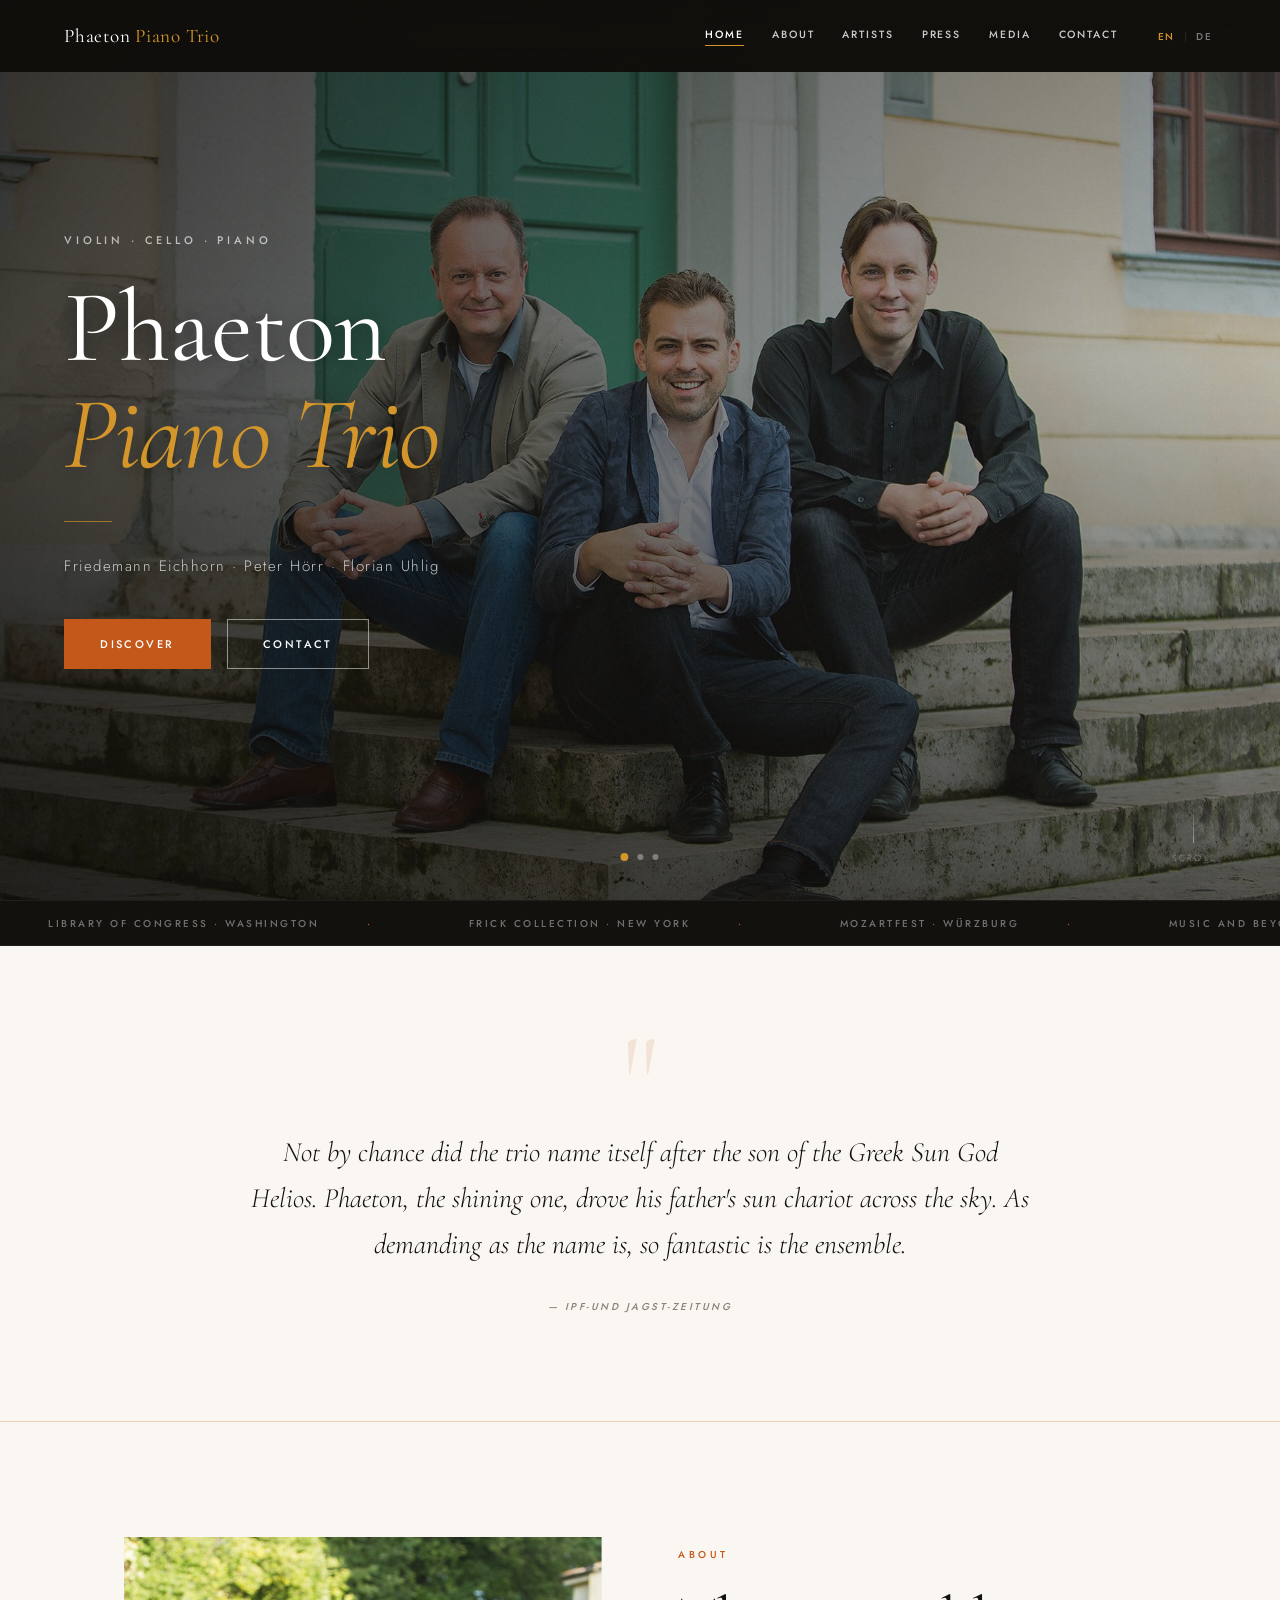
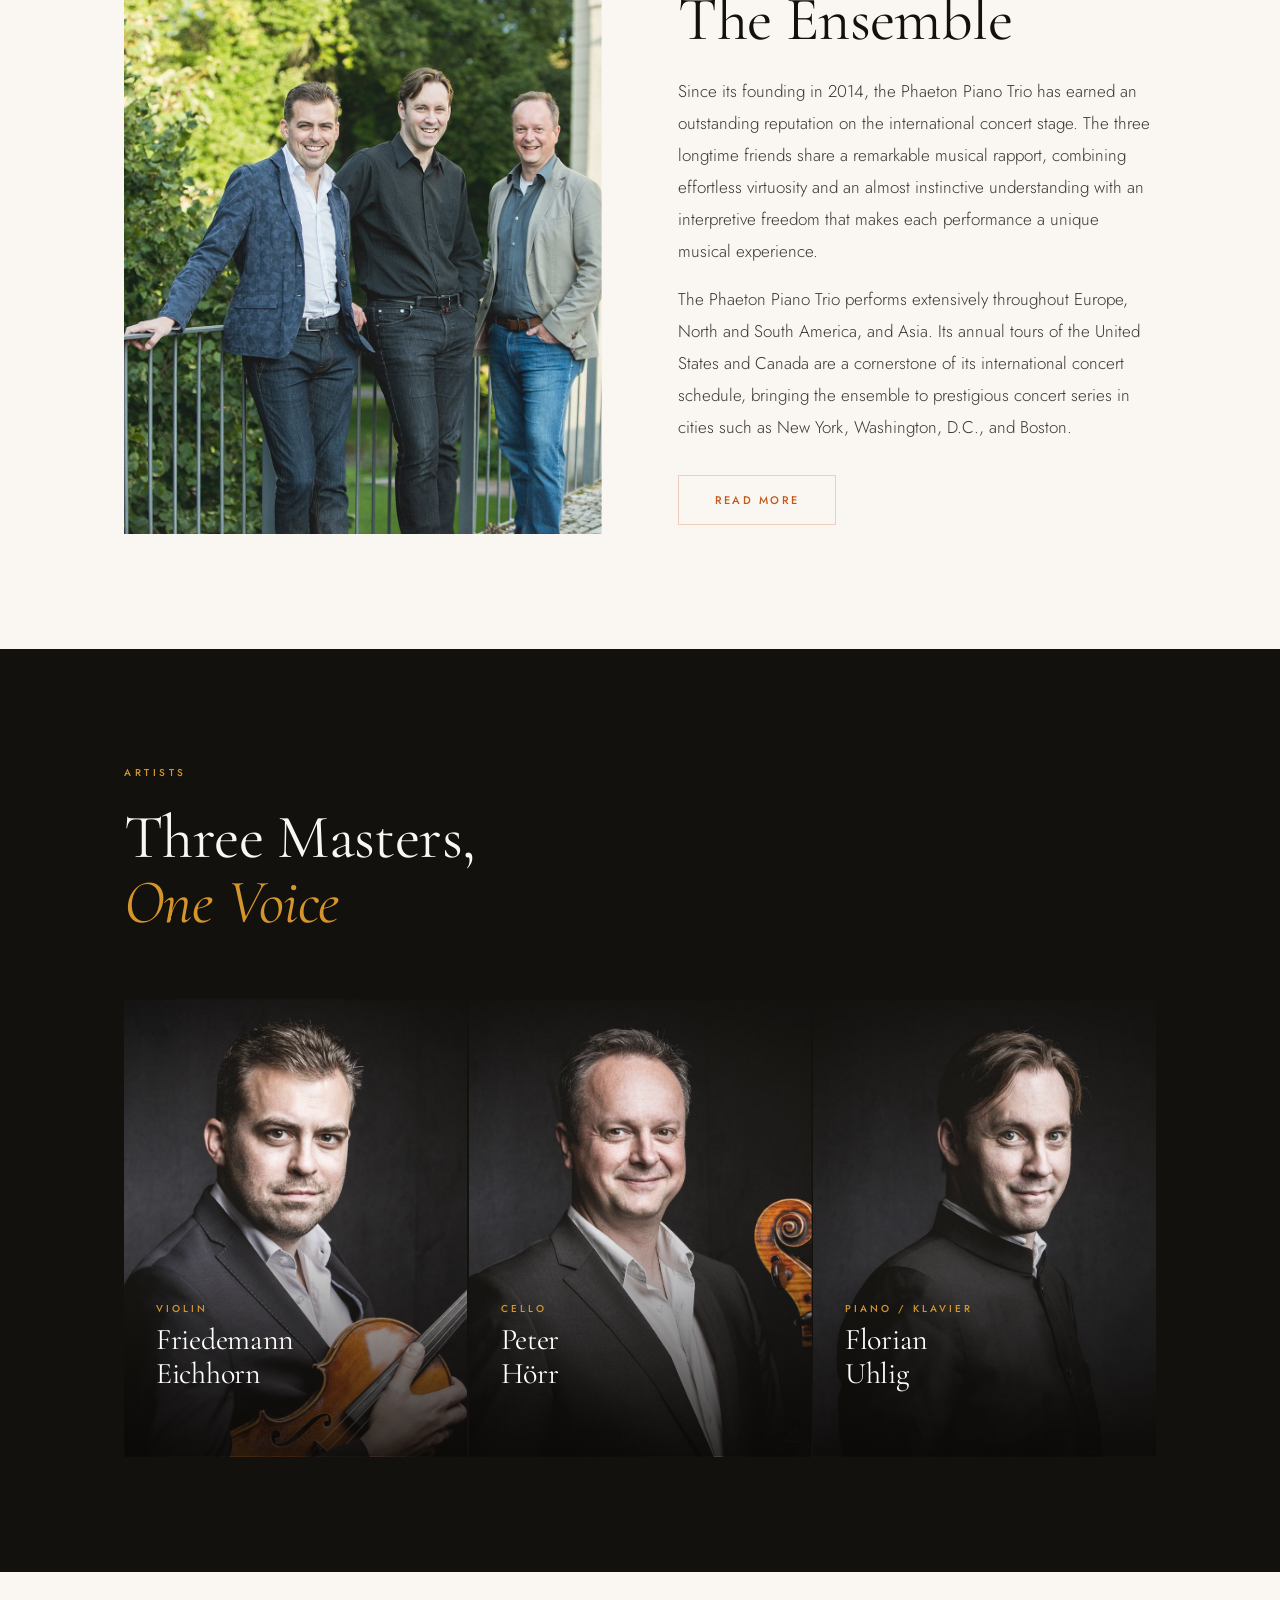
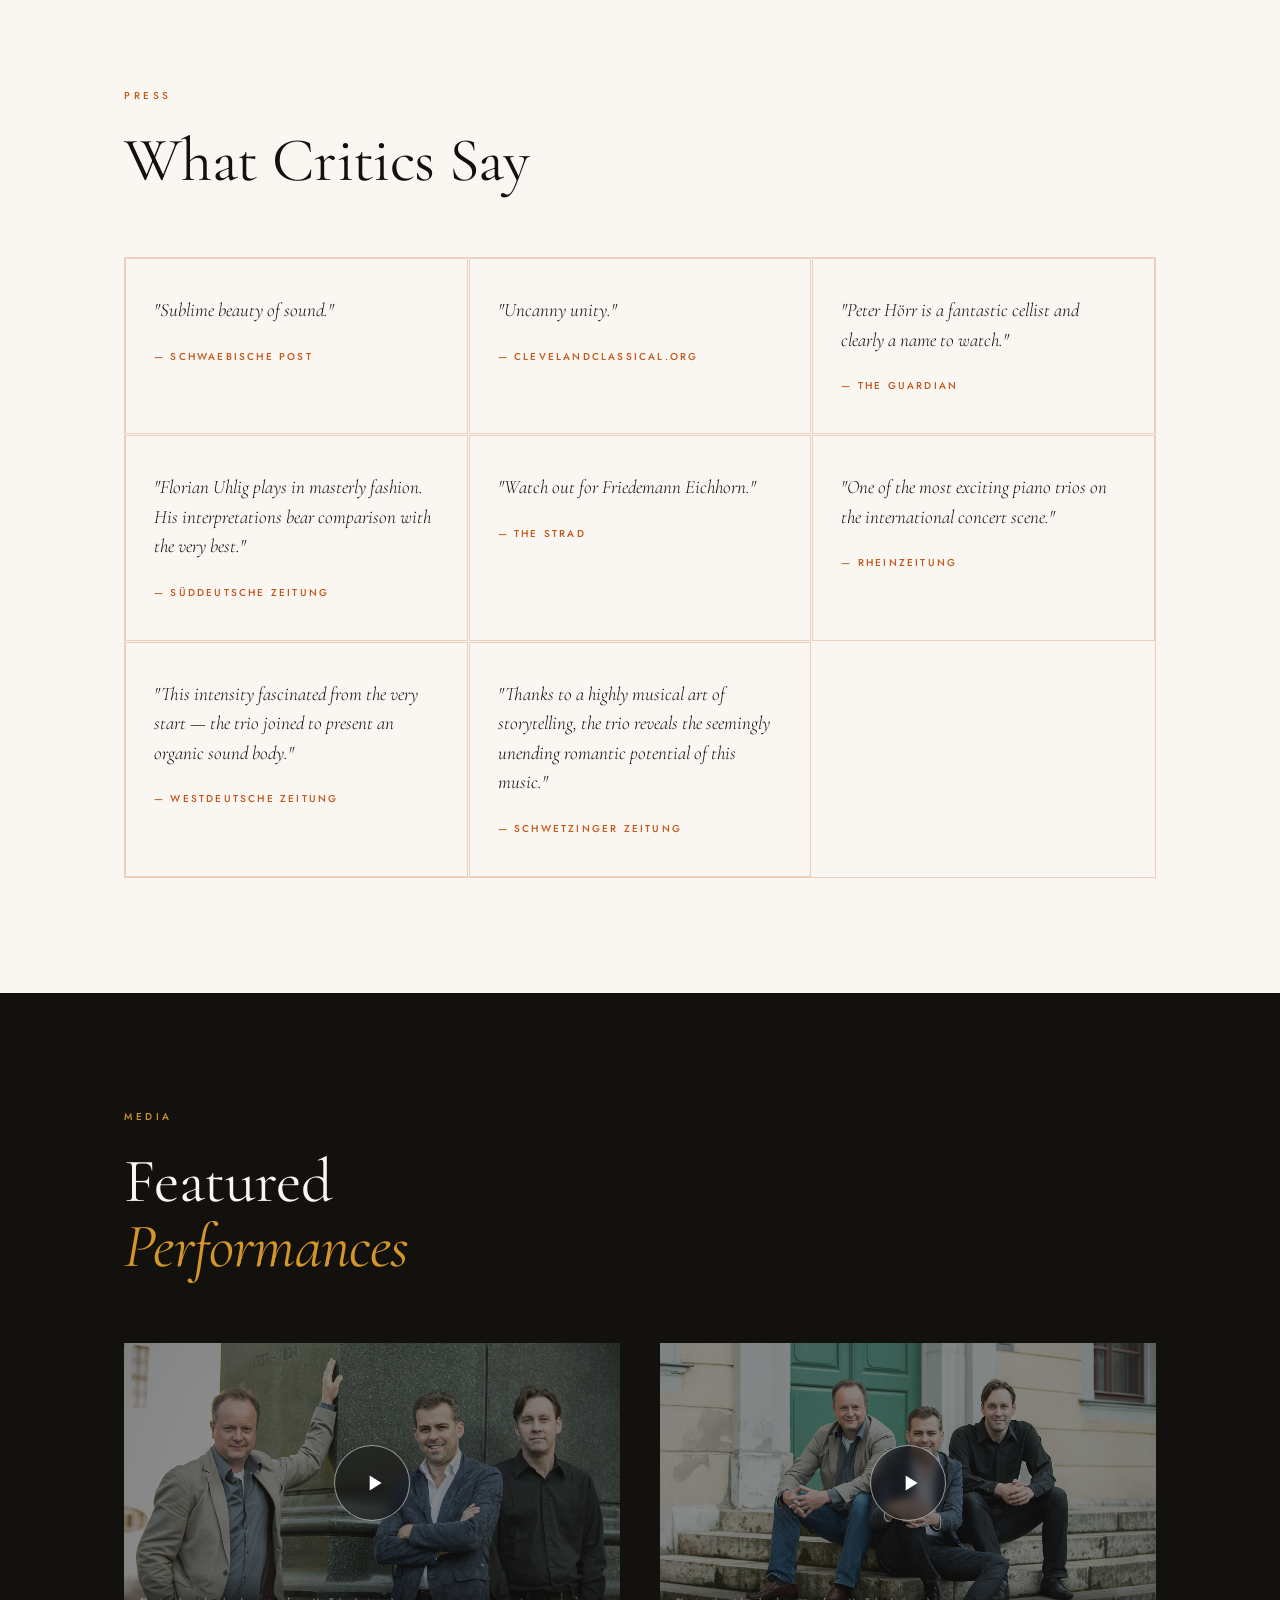
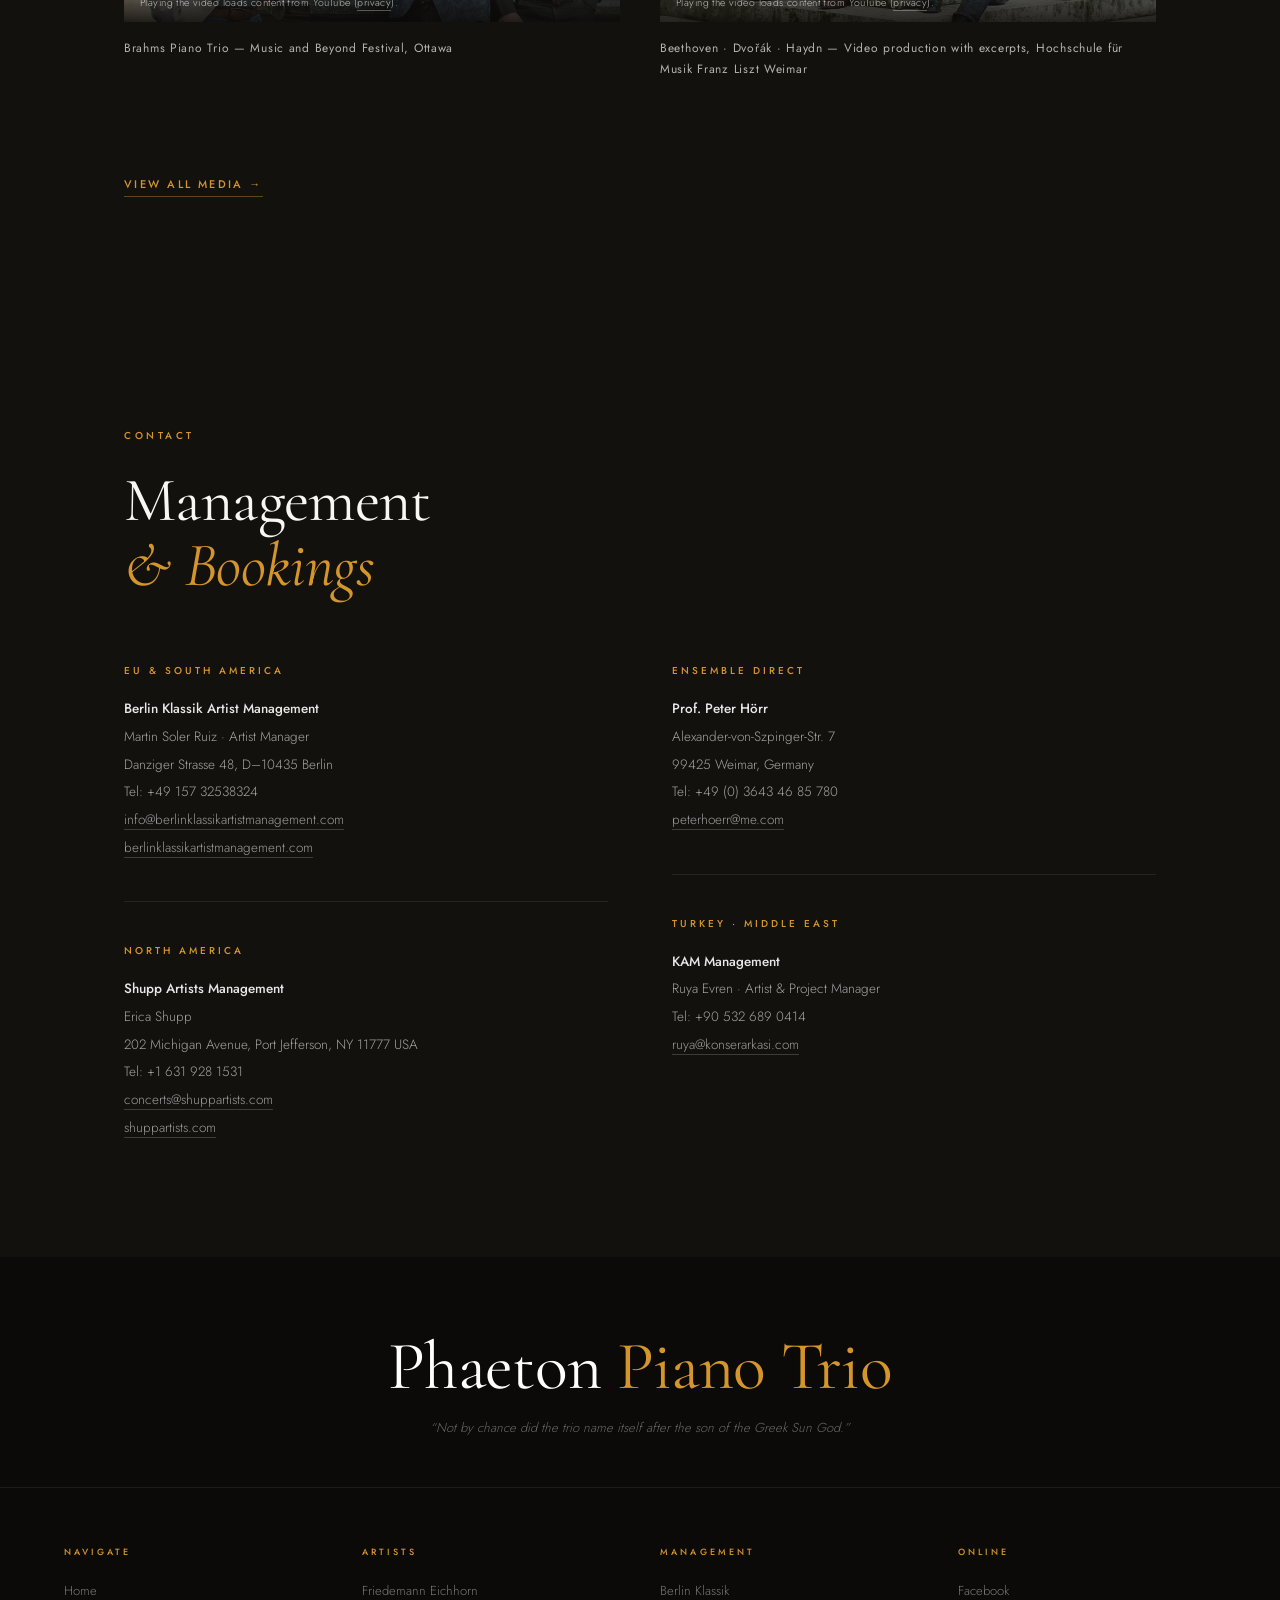
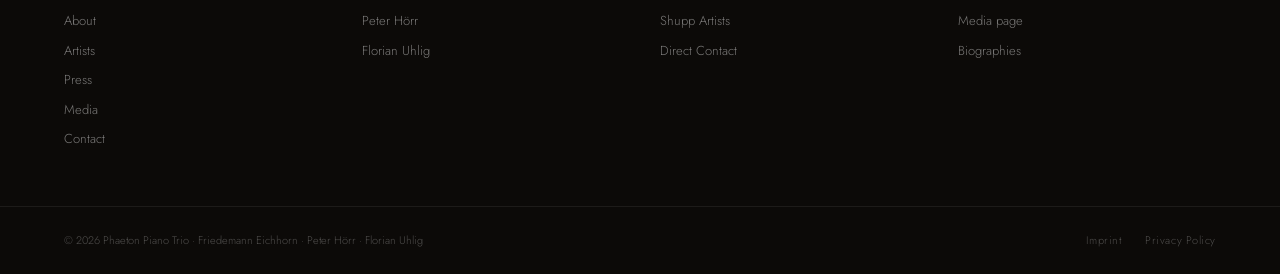
==== commit ee9ad362: "Motion polish, click-to-load videos, local fonts, privacy update" ====
--- a/index.html
+++ b/index.html
@@ -13,9 +13,7 @@
   <meta property="og:url" content="https://phaetonpianotrio.com/">
   <meta property="og:image" content="https://phaetonpianotrio.com/images/phaeton-hero-1.jpg">
   <meta name="twitter:card" content="summary_large_image">
-  <link rel="preconnect" href="https://fonts.googleapis.com">
-  <link rel="preconnect" href="https://fonts.gstatic.com" crossorigin>
-  <link href="https://fonts.googleapis.com/css2?family=Cormorant+Garamond:ital,wght@0,300;0,400;0,500;1,300;1,400&family=Jost:wght@300;400;500&display=swap" rel="stylesheet">
+  <link rel="stylesheet" href="fonts.css">
   <link rel="stylesheet" href="style.css">
 </head>
 <body>
@@ -189,14 +187,18 @@
       <h2 data-reveal><span lang-en>Featured<br><em>Performances</em></span><span lang-de>Ausgewählte<br><em>Aufführungen</em></span></h2>
       <div class="video-grid">
         <div data-reveal>
-          <div class="video-wrap">
-            <iframe src="https://www.youtube.com/embed/DVtYap2uWXo" title="Phaeton Piano Trio — Brahms, Music and Beyond Festival Ottawa" allow="accelerometer; autoplay; clipboard-write; encrypted-media; gyroscope; picture-in-picture" allowfullscreen loading="lazy"></iframe>
+          <div class="video-wrap video-facade" data-yt="DVtYap2uWXo" data-title="Phaeton Piano Trio — Brahms, Music and Beyond Festival Ottawa">
+            <img src="images/phaeton-hero-2.jpg" alt="" loading="lazy">
+            <button class="video-play" type="button" aria-label="Play video: Phaeton Piano Trio — Brahms, Music and Beyond Festival Ottawa"><svg viewBox="0 0 24 24" aria-hidden="true"><path d="M8 5v14l11-7z"/></svg></button>
+            <p class="video-consent"><span lang-en>Playing the video loads content from YouTube (<a href="privacy.html">privacy</a>).</span><span lang-de>Beim Abspielen werden Inhalte von YouTube geladen (<a href="privacy.html">Datenschutz</a>).</span></p>
           </div>
           <p class="video-label"><span lang-en>Brahms Piano Trio — Music and Beyond Festival, Ottawa</span><span lang-de>Brahms Klaviertrio — Music and Beyond Festival, Ottawa</span></p>
         </div>
         <div data-reveal>
-          <div class="video-wrap">
-            <iframe src="https://www.youtube.com/embed/_RDVd9EOkTY" title="Phaeton Piano Trio — Beethoven, Dvořák, Haydn (Hochschule für Musik Franz Liszt Weimar)" allow="accelerometer; autoplay; clipboard-write; encrypted-media; gyroscope; picture-in-picture" allowfullscreen loading="lazy"></iframe>
+          <div class="video-wrap video-facade" data-yt="_RDVd9EOkTY" data-title="Phaeton Piano Trio — Beethoven, Dvořák, Haydn (Hochschule für Musik Franz Liszt Weimar)">
+            <img src="images/phaeton-hero-1.jpg" alt="" loading="lazy">
+            <button class="video-play" type="button" aria-label="Play video: Phaeton Piano Trio — Beethoven, Dvořák, Haydn (Hochschule für Musik Franz Liszt Weimar)"><svg viewBox="0 0 24 24" aria-hidden="true"><path d="M8 5v14l11-7z"/></svg></button>
+            <p class="video-consent"><span lang-en>Playing the video loads content from YouTube (<a href="privacy.html">privacy</a>).</span><span lang-de>Beim Abspielen werden Inhalte von YouTube geladen (<a href="privacy.html">Datenschutz</a>).</span></p>
           </div>
           <p class="video-label"><span lang-en>Beethoven · Dvořák · Haydn — Video production with excerpts, Hochschule für Musik Franz Liszt Weimar</span><span lang-de>Beethoven · Dvořák · Haydn — Videoproduktion mit Ausschnitten, Hochschule für Musik Franz Liszt Weimar</span></p>
         </div>
@@ -362,16 +364,33 @@
     const slides = document.querySelectorAll('.hero-slide');
     const dots   = document.querySelectorAll('.hero-dot');
     let current = 0, timer;
+    const reduceMotion = window.matchMedia('(prefers-reduced-motion: reduce)').matches;
     function goTo(i) {
-      slides[current].classList.remove('active');
+      const prev = slides[current];
+      prev.classList.remove('active');
       dots[current].classList.remove('active');
+      setTimeout(() => { if (!prev.classList.contains('active')) prev.classList.remove('kb'); }, 1700);
       current = i;
-      slides[current].classList.add('active');
+      slides[current].classList.add('active', 'kb');
       dots[current].classList.add('active');
     }
-    function startTimer() { timer = setInterval(() => goTo((current + 1) % slides.length), 5500); }
+    function startTimer() { if (!reduceMotion) timer = setInterval(() => goTo((current + 1) % slides.length), 5500); }
     dots.forEach(d => d.addEventListener('click', () => { clearInterval(timer); goTo(+d.dataset.index); startTimer(); }));
+    requestAnimationFrame(() => requestAnimationFrame(() => slides[current].classList.add('kb')));
     startTimer();
+    /* ── Video facades: YouTube loads only on click ── */
+    document.querySelectorAll('.video-facade').forEach(el => {
+      el.addEventListener('click', e => {
+        if (e.target.closest('a')) return;
+        const f = document.createElement('iframe');
+        f.src = 'https://www.youtube-nocookie.com/embed/' + el.dataset.yt + '?autoplay=1&rel=0';
+        f.title = el.dataset.title;
+        f.allow = 'accelerometer; autoplay; clipboard-write; encrypted-media; gyroscope; picture-in-picture';
+        f.allowFullscreen = true;
+        el.classList.remove('video-facade');
+        el.replaceChildren(f);
+      });
+    });
   </script>
 
 </body>
--- a/fonts.css
+++ b/fonts.css
@@ -0,0 +1,177 @@
+/* Self-hosted fonts (no requests to Google) */
+@font-face {
+  font-family: 'Cormorant Garamond';
+  font-style: normal;
+  font-display: swap;
+  font-weight: 300;
+  src: url(fonts/cormorant-garamond-latin-ext-300-normal.woff2) format('woff2');
+  unicode-range: U+0100-02BA,U+02BD-02C5,U+02C7-02CC,U+02CE-02D7,U+02DD-02FF,U+0304,U+0308,U+0329,U+1D00-1DBF,U+1E00-1E9F,U+1EF2-1EFF,U+2020,U+20A0-20AB,U+20AD-20C0,U+2113,U+2C60-2C7F,U+A720-A7FF;
+}
+@font-face {
+  font-family: 'Cormorant Garamond';
+  font-style: normal;
+  font-display: swap;
+  font-weight: 300;
+  src: url(fonts/cormorant-garamond-latin-300-normal.woff2) format('woff2');
+  unicode-range: U+0000-00FF,U+0131,U+0152-0153,U+02BB-02BC,U+02C6,U+02DA,U+02DC,U+0304,U+0308,U+0329,U+2000-206F,U+20AC,U+2122,U+2191,U+2193,U+2212,U+2215,U+FEFF,U+FFFD;
+}
+@font-face {
+  font-family: 'Cormorant Garamond';
+  font-style: normal;
+  font-display: swap;
+  font-weight: 400;
+  src: url(fonts/cormorant-garamond-latin-ext-400-normal.woff2) format('woff2');
+  unicode-range: U+0100-02BA,U+02BD-02C5,U+02C7-02CC,U+02CE-02D7,U+02DD-02FF,U+0304,U+0308,U+0329,U+1D00-1DBF,U+1E00-1E9F,U+1EF2-1EFF,U+2020,U+20A0-20AB,U+20AD-20C0,U+2113,U+2C60-2C7F,U+A720-A7FF;
+}
+@font-face {
+  font-family: 'Cormorant Garamond';
+  font-style: normal;
+  font-display: swap;
+  font-weight: 400;
+  src: url(fonts/cormorant-garamond-latin-400-normal.woff2) format('woff2');
+  unicode-range: U+0000-00FF,U+0131,U+0152-0153,U+02BB-02BC,U+02C6,U+02DA,U+02DC,U+0304,U+0308,U+0329,U+2000-206F,U+20AC,U+2122,U+2191,U+2193,U+2212,U+2215,U+FEFF,U+FFFD;
+}
+@font-face {
+  font-family: 'Cormorant Garamond';
+  font-style: normal;
+  font-display: swap;
+  font-weight: 500;
+  src: url(fonts/cormorant-garamond-latin-ext-500-normal.woff2) format('woff2');
+  unicode-range: U+0100-02BA,U+02BD-02C5,U+02C7-02CC,U+02CE-02D7,U+02DD-02FF,U+0304,U+0308,U+0329,U+1D00-1DBF,U+1E00-1E9F,U+1EF2-1EFF,U+2020,U+20A0-20AB,U+20AD-20C0,U+2113,U+2C60-2C7F,U+A720-A7FF;
+}
+@font-face {
+  font-family: 'Cormorant Garamond';
+  font-style: normal;
+  font-display: swap;
+  font-weight: 500;
+  src: url(fonts/cormorant-garamond-latin-500-normal.woff2) format('woff2');
+  unicode-range: U+0000-00FF,U+0131,U+0152-0153,U+02BB-02BC,U+02C6,U+02DA,U+02DC,U+0304,U+0308,U+0329,U+2000-206F,U+20AC,U+2122,U+2191,U+2193,U+2212,U+2215,U+FEFF,U+FFFD;
+}
+@font-face {
+  font-family: 'Cormorant Garamond';
+  font-style: normal;
+  font-display: swap;
+  font-weight: 600;
+  src: url(fonts/cormorant-garamond-latin-ext-600-normal.woff2) format('woff2');
+  unicode-range: U+0100-02BA,U+02BD-02C5,U+02C7-02CC,U+02CE-02D7,U+02DD-02FF,U+0304,U+0308,U+0329,U+1D00-1DBF,U+1E00-1E9F,U+1EF2-1EFF,U+2020,U+20A0-20AB,U+20AD-20C0,U+2113,U+2C60-2C7F,U+A720-A7FF;
+}
+@font-face {
+  font-family: 'Cormorant Garamond';
+  font-style: normal;
+  font-display: swap;
+  font-weight: 600;
+  src: url(fonts/cormorant-garamond-latin-600-normal.woff2) format('woff2');
+  unicode-range: U+0000-00FF,U+0131,U+0152-0153,U+02BB-02BC,U+02C6,U+02DA,U+02DC,U+0304,U+0308,U+0329,U+2000-206F,U+20AC,U+2122,U+2191,U+2193,U+2212,U+2215,U+FEFF,U+FFFD;
+}
+@font-face {
+  font-family: 'Cormorant Garamond';
+  font-style: italic;
+  font-display: swap;
+  font-weight: 300;
+  src: url(fonts/cormorant-garamond-latin-ext-300-italic.woff2) format('woff2');
+  unicode-range: U+0100-02BA,U+02BD-02C5,U+02C7-02CC,U+02CE-02D7,U+02DD-02FF,U+0304,U+0308,U+0329,U+1D00-1DBF,U+1E00-1E9F,U+1EF2-1EFF,U+2020,U+20A0-20AB,U+20AD-20C0,U+2113,U+2C60-2C7F,U+A720-A7FF;
+}
+@font-face {
+  font-family: 'Cormorant Garamond';
+  font-style: italic;
+  font-display: swap;
+  font-weight: 300;
+  src: url(fonts/cormorant-garamond-latin-300-italic.woff2) format('woff2');
+  unicode-range: U+0000-00FF,U+0131,U+0152-0153,U+02BB-02BC,U+02C6,U+02DA,U+02DC,U+0304,U+0308,U+0329,U+2000-206F,U+20AC,U+2122,U+2191,U+2193,U+2212,U+2215,U+FEFF,U+FFFD;
+}
+@font-face {
+  font-family: 'Cormorant Garamond';
+  font-style: italic;
+  font-display: swap;
+  font-weight: 400;
+  src: url(fonts/cormorant-garamond-latin-ext-400-italic.woff2) format('woff2');
+  unicode-range: U+0100-02BA,U+02BD-02C5,U+02C7-02CC,U+02CE-02D7,U+02DD-02FF,U+0304,U+0308,U+0329,U+1D00-1DBF,U+1E00-1E9F,U+1EF2-1EFF,U+2020,U+20A0-20AB,U+20AD-20C0,U+2113,U+2C60-2C7F,U+A720-A7FF;
+}
+@font-face {
+  font-family: 'Cormorant Garamond';
+  font-style: italic;
+  font-display: swap;
+  font-weight: 400;
+  src: url(fonts/cormorant-garamond-latin-400-italic.woff2) format('woff2');
+  unicode-range: U+0000-00FF,U+0131,U+0152-0153,U+02BB-02BC,U+02C6,U+02DA,U+02DC,U+0304,U+0308,U+0329,U+2000-206F,U+20AC,U+2122,U+2191,U+2193,U+2212,U+2215,U+FEFF,U+FFFD;
+}
+@font-face {
+  font-family: 'Jost';
+  font-style: normal;
+  font-display: swap;
+  font-weight: 300;
+  src: url(fonts/jost-latin-ext-300-normal.woff2) format('woff2');
+  unicode-range: U+0100-02BA,U+02BD-02C5,U+02C7-02CC,U+02CE-02D7,U+02DD-02FF,U+0304,U+0308,U+0329,U+1D00-1DBF,U+1E00-1E9F,U+1EF2-1EFF,U+2020,U+20A0-20AB,U+20AD-20C0,U+2113,U+2C60-2C7F,U+A720-A7FF;
+}
+@font-face {
+  font-family: 'Jost';
+  font-style: normal;
+  font-display: swap;
+  font-weight: 300;
+  src: url(fonts/jost-latin-300-normal.woff2) format('woff2');
+  unicode-range: U+0000-00FF,U+0131,U+0152-0153,U+02BB-02BC,U+02C6,U+02DA,U+02DC,U+0304,U+0308,U+0329,U+2000-206F,U+20AC,U+2122,U+2191,U+2193,U+2212,U+2215,U+FEFF,U+FFFD;
+}
+@font-face {
+  font-family: 'Jost';
+  font-style: normal;
+  font-display: swap;
+  font-weight: 400;
+  src: url(fonts/jost-latin-ext-400-normal.woff2) format('woff2');
+  unicode-range: U+0100-02BA,U+02BD-02C5,U+02C7-02CC,U+02CE-02D7,U+02DD-02FF,U+0304,U+0308,U+0329,U+1D00-1DBF,U+1E00-1E9F,U+1EF2-1EFF,U+2020,U+20A0-20AB,U+20AD-20C0,U+2113,U+2C60-2C7F,U+A720-A7FF;
+}
+@font-face {
+  font-family: 'Jost';
+  font-style: normal;
+  font-display: swap;
+  font-weight: 400;
+  src: url(fonts/jost-latin-400-normal.woff2) format('woff2');
+  unicode-range: U+0000-00FF,U+0131,U+0152-0153,U+02BB-02BC,U+02C6,U+02DA,U+02DC,U+0304,U+0308,U+0329,U+2000-206F,U+20AC,U+2122,U+2191,U+2193,U+2212,U+2215,U+FEFF,U+FFFD;
+}
+@font-face {
+  font-family: 'Jost';
+  font-style: normal;
+  font-display: swap;
+  font-weight: 500;
+  src: url(fonts/jost-latin-ext-500-normal.woff2) format('woff2');
+  unicode-range: U+0100-02BA,U+02BD-02C5,U+02C7-02CC,U+02CE-02D7,U+02DD-02FF,U+0304,U+0308,U+0329,U+1D00-1DBF,U+1E00-1E9F,U+1EF2-1EFF,U+2020,U+20A0-20AB,U+20AD-20C0,U+2113,U+2C60-2C7F,U+A720-A7FF;
+}
+@font-face {
+  font-family: 'Jost';
+  font-style: normal;
+  font-display: swap;
+  font-weight: 500;
+  src: url(fonts/jost-latin-500-normal.woff2) format('woff2');
+  unicode-range: U+0000-00FF,U+0131,U+0152-0153,U+02BB-02BC,U+02C6,U+02DA,U+02DC,U+0304,U+0308,U+0329,U+2000-206F,U+20AC,U+2122,U+2191,U+2193,U+2212,U+2215,U+FEFF,U+FFFD;
+}
+@font-face {
+  font-family: 'Inter';
+  font-style: normal;
+  font-display: swap;
+  font-weight: 300;
+  src: url(fonts/inter-latin-ext-300-normal.woff2) format('woff2');
+  unicode-range: U+0100-02BA,U+02BD-02C5,U+02C7-02CC,U+02CE-02D7,U+02DD-02FF,U+0304,U+0308,U+0329,U+1D00-1DBF,U+1E00-1E9F,U+1EF2-1EFF,U+2020,U+20A0-20AB,U+20AD-20C0,U+2113,U+2C60-2C7F,U+A720-A7FF;
+}
+@font-face {
+  font-family: 'Inter';
+  font-style: normal;
+  font-display: swap;
+  font-weight: 300;
+  src: url(fonts/inter-latin-300-normal.woff2) format('woff2');
+  unicode-range: U+0000-00FF,U+0131,U+0152-0153,U+02BB-02BC,U+02C6,U+02DA,U+02DC,U+0304,U+0308,U+0329,U+2000-206F,U+20AC,U+2122,U+2191,U+2193,U+2212,U+2215,U+FEFF,U+FFFD;
+}
+@font-face {
+  font-family: 'Inter';
+  font-style: normal;
+  font-display: swap;
+  font-weight: 400;
+  src: url(fonts/inter-latin-ext-400-normal.woff2) format('woff2');
+  unicode-range: U+0100-02BA,U+02BD-02C5,U+02C7-02CC,U+02CE-02D7,U+02DD-02FF,U+0304,U+0308,U+0329,U+1D00-1DBF,U+1E00-1E9F,U+1EF2-1EFF,U+2020,U+20A0-20AB,U+20AD-20C0,U+2113,U+2C60-2C7F,U+A720-A7FF;
+}
+@font-face {
+  font-family: 'Inter';
+  font-style: normal;
+  font-display: swap;
+  font-weight: 400;
+  src: url(fonts/inter-latin-400-normal.woff2) format('woff2');
+  unicode-range: U+0000-00FF,U+0131,U+0152-0153,U+02BB-02BC,U+02C6,U+02DA,U+02DC,U+0304,U+0308,U+0329,U+2000-206F,U+20AC,U+2122,U+2191,U+2193,U+2212,U+2215,U+FEFF,U+FFFD;
+}
--- a/style.css
+++ b/style.css
@@ -528,3 +528,53 @@
   .header, .scroll-progress, .hero-scroll, .marquee { display: none; }
   body { background: #fff; color: #000; }
 }
+
+/* ============================================================
+   POLISH — motion & media
+============================================================ */
+/* Hero: slow Ken Burns zoom */
+.hero-slides { overflow: hidden; }
+.hero-slide { transform: scale(1); transform-origin: 50% 30%; transition: opacity 1.6s var(--ease), transform 0s linear; will-change: opacity, transform; }
+.hero-slide.kb { transform: scale(1.07); transition: opacity 1.6s var(--ease), transform 9s linear; }
+
+/* Hero & page headers: staggered entrance */
+@keyframes riseIn { from { opacity: 0; transform: translateY(18px); } }
+@keyframes lineIn { from { opacity: 0; transform: scaleX(0); } }
+@keyframes bgSettle { from { transform: scale(1.08); } }
+.hero-content > *, .subpage-hero-content > * { animation: riseIn 1.1s var(--easeO) both; }
+.hero-content > :nth-child(1), .subpage-hero-content > :nth-child(1) { animation-delay: 0.25s; }
+.hero-content > :nth-child(2), .subpage-hero-content > :nth-child(2) { animation-delay: 0.4s; }
+.hero-content > .hero-divider { animation: lineIn 1s var(--easeO) 0.65s both; transform-origin: left; }
+.hero-content > :nth-child(4) { animation-delay: 0.8s; }
+.hero-content > :nth-child(5) { animation-delay: 0.95s; }
+.subpage-hero-bg { animation: bgSettle 2.6s var(--easeO) both; }
+
+/* Photos: curtain reveal when scrolled into view */
+.about-image[data-reveal] img,
+.bio-image[data-reveal] img { clip-path: inset(100% 0 0 0); transform: scale(1.1); }
+.about-image[data-reveal].visible img,
+.bio-image[data-reveal].visible img { clip-path: inset(0); transform: none; transition: clip-path 1.4s var(--easeO) 0.1s, transform 1.8s var(--easeO) 0.1s, filter 0.5s; }
+/* (clip the card's children, not the card: a fully clipped target never reports as in view) */
+.member-card[data-reveal] > * { clip-path: inset(100% 0 0 0); }
+.member-card[data-reveal].visible > * { clip-path: inset(0); transition: clip-path 1.3s var(--easeO) 0.1s, transform 0.7s var(--ease), filter 0.5s, background 0.4s; }
+
+/* Videos: click-to-load facade */
+.video-facade { cursor: pointer; }
+.video-facade img { position: absolute; inset: 0; width: 100%; height: 100%; object-fit: cover; object-position: center 30%; filter: grayscale(30%) brightness(0.55); transition: transform 0.8s var(--ease), filter 0.5s; }
+.video-facade:hover img { transform: scale(1.04); filter: grayscale(0%) brightness(0.65); }
+.video-play { position: absolute; left: 50%; top: 50%; transform: translate(-50%, -50%); width: 76px; height: 76px; border-radius: 50%; border: 1px solid rgba(255,255,255,0.55); background: rgba(10,8,6,0.35); -webkit-backdrop-filter: blur(4px); backdrop-filter: blur(4px); display: grid; place-items: center; cursor: pointer; transition: background 0.3s, border-color 0.3s, transform 0.3s var(--ease); }
+.video-play svg { width: 26px; height: 26px; fill: #fff; margin-left: 4px; }
+.video-facade:hover .video-play, .video-play:focus-visible { background: var(--fire); border-color: var(--fire); transform: translate(-50%, -50%) scale(1.06); }
+.video-consent { position: absolute; left: 0; right: 0; bottom: 0; margin: 0; padding: 1.4rem 1rem 0.7rem; font-size: 10.5px; letter-spacing: 0.04em; line-height: 1.5; color: rgba(255,255,255,0.6); background: linear-gradient(to top, rgba(10,8,6,0.75), transparent); max-width: none; }
+.video-consent a { color: inherit; border-bottom: 1px solid rgba(255,255,255,0.3); }
+@media (max-width: 600px) { .video-play { width: 60px; height: 60px; } }
+
+/* Respect "reduce motion" */
+@media (prefers-reduced-motion: reduce) {
+  html { scroll-behavior: auto; }
+  *, *::before, *::after { animation-duration: 0.01ms !important; animation-delay: 0s !important; animation-iteration-count: 1 !important; transition-duration: 0.01ms !important; transition-delay: 0s !important; }
+  [data-reveal] { opacity: 1; transform: none; }
+  .member-card[data-reveal] > *, .about-image[data-reveal] img, .bio-image[data-reveal] img { clip-path: none; transform: none; }
+  .hero-slide.kb { transform: none; }
+  .marquee-track { animation: none; }
+}
